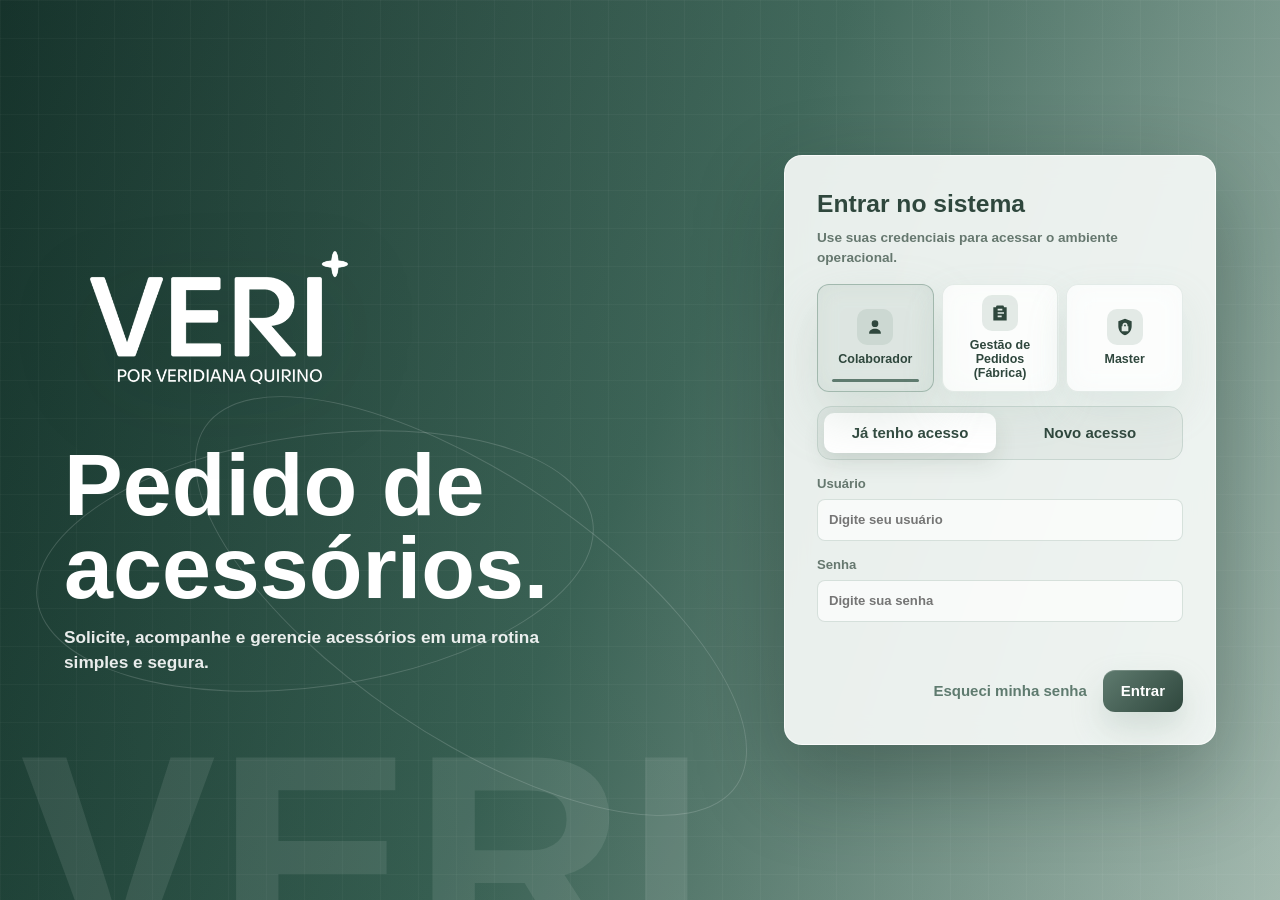
==== index.html @ 09473a80 "Add files via upload" ====
<!doctype html>
<html lang="pt-BR">
  <head>
    <meta charset="utf-8">
    <meta name="viewport" content="width=device-width, initial-scale=1">
    <title>VERI | Solicitação de Peças</title>
    <link rel="stylesheet" href="styles.css?v=20260914-entrega-parcial">
  </head>
  <body>
    <section class="entry-screen" id="entryScreen" aria-label="Login">
      <div class="entry-hero" aria-hidden="true">
        <img class="entry-hero-logo" src="logo-veri.png" alt="">
        <h1>Pedido de acess&oacute;rios.</h1>
        <p>Solicite, acompanhe e gerencie acess&oacute;rios em uma rotina simples e segura.</p>
        <span class="entry-watermark">VERI</span>
      </div>
      <div class="entry-card">
        <div class="logo-frame">
          <img class="entry-logo" src="logo-veri.png" alt="VERI">
        </div>
        <div class="login-title">
          <h1>Entrar no sistema</h1>
          <p>Use suas credenciais para acessar o ambiente operacional.</p>
        </div>
        <form id="loginForm" class="login-form">
          <div class="profile-cards" role="tablist" aria-label="Tipo de acesso">
            <button class="profile-card active" id="commonLoginTab" type="button" data-login-mode="common">
              <span class="profile-icon" aria-hidden="true">
                <svg viewBox="0 0 24 24" focusable="false">
                  <path d="M12 12a4 4 0 1 0-4-4 4 4 0 0 0 4 4Zm0 2c-4 0-7 2.1-7 5v1h14v-1c0-2.9-3-5-7-5Z"/>
                </svg>
              </span>
              <span class="profile-title">Colaborador</span>
            </button>
            <button class="profile-card" id="consultantLoginTab" type="button" data-login-mode="consultant">
              <span class="profile-icon" aria-hidden="true">
                <svg viewBox="0 0 24 24" focusable="false">
                  <path d="M8 3h8l1 2h3v16H4V5h3l1-2Zm1.2 4v2h5.6V7H9.2Zm0 4v2h7.6v-2H9.2Zm0 4v2h4.8v-2H9.2Z"/>
                </svg>
              </span>
              <span class="profile-title">Gestão de Pedidos (Fábrica)</span>
            </button>
            <button class="profile-card" id="masterLoginTab" type="button" data-login-mode="master">
              <span class="profile-icon" aria-hidden="true">
                <svg viewBox="0 0 24 24" focusable="false">
                  <path d="M12 2 20 5v6c0 5-3.4 9.4-8 11-4.6-1.6-8-6-8-11V5l8-3Zm0 5a3 3 0 0 0-3 3v1H8v6h8v-6h-1v-1a3 3 0 0 0-3-3Zm-1 4v-1a1 1 0 1 1 2 0v1h-2Z"/>
                </svg>
              </span>
              <span class="profile-title">Master</span>
            </button>
          </div>
          <div id="commonLoginFields" class="login-mode active-login-mode">
            <div class="collaborator-access-switch" role="tablist" aria-label="Acesso do colaborador">
              <button class="switch-button active" id="collaboratorLoginAccess" type="button" data-collaborator-access="login">Já tenho acesso</button>
              <button class="switch-button" id="collaboratorNewAccess" type="button" data-collaborator-access="register">Novo acesso</button>
            </div>
            <div id="collaboratorLoginFields" class="collaborator-access-mode active-collaborator-mode">
              <label>
                Usuário
                <input id="collaboratorLogin" type="text" placeholder="Digite seu usuário" autocomplete="off">
              </label>
              <label>
                Senha
                <input id="collaboratorPassword" type="password" placeholder="Digite sua senha" autocomplete="new-password">
              </label>
            </div>
            <div id="collaboratorRegisterFields" class="collaborator-access-mode">
              <label>
                Usuário
                <input id="registerLogin" type="text" placeholder="Crie seu usuário" autocomplete="off">
              </label>
              <label>
                Nome completo
                <input id="registerFullName" type="text" placeholder="Nome e sobrenome" autocomplete="off">
              </label>
              <label>
                Loja / Showroom
                <select id="registerOrigin">
                  <option value="">Selecione</option>
                </select>
              </label>
              <label>
                Telefone corporativo
                <input id="registerPhone" type="tel" placeholder="(11) 99999-9999" autocomplete="off">
              </label>
              <label>
                Senha
                <input id="registerPassword" type="password" placeholder="Crie uma senha" autocomplete="new-password">
              </label>
              <label>
                Confirmar senha
                <input id="registerConfirmPassword" type="password" placeholder="Repita a senha" autocomplete="new-password">
              </label>
            </div>
          </div>
          <div id="internalLoginFields" class="login-mode">
            <label>
              Login
              <input id="internalLogin" type="text" placeholder="Digite seu login" autocomplete="off">
            </label>
            <label>
              Senha
              <input id="masterPassword" type="password" placeholder="Digite sua senha" autocomplete="new-password">
            </label>
          </div>
          <p class="login-error" id="loginError" role="alert"></p>
          <div class="login-actions">
            <button class="text-button" id="forgotPasswordButton" type="button">Esqueci minha senha</button>
            <button class="primary-button" id="loginSubmitButton" type="submit">Entrar</button>
          </div>
        </form>
        <form id="resetRequestForm" class="login-form reset-form" hidden>
          <p class="subtle-text">Informe seu usu&aacute;rio. A solicita&ccedil;&atilde;o ser&aacute; registrada e o WhatsApp ser&aacute; aberto para aviso ao administrador.</p>
          <label>
            Usu&aacute;rio/Login
            <input id="resetRequestLogin" type="text" placeholder="Digite seu usu&aacute;rio" autocomplete="off">
          </label>
          <p class="login-error" id="resetRequestError" role="alert"></p>
          <div class="login-actions">
            <button class="text-button" id="cancelResetRequest" type="button">Cancelar</button>
            <button class="text-button" id="authorizedResetButton" type="button">J&aacute; tenho autoriza&ccedil;&atilde;o</button>
            <button class="primary-button" type="submit">Solicitar</button>
          </div>
        </form>
        <form id="resetCompleteForm" class="login-form reset-form" hidden>
          <p class="subtle-text">Use esta etapa somente ap&oacute;s aprova&ccedil;&atilde;o do administrador. A autoriza&ccedil;&atilde;o expira em 30 minutos.</p>
          <label>
            Usu&aacute;rio/Login
            <input id="resetCompleteLogin" type="text" placeholder="Digite seu usu&aacute;rio" autocomplete="off">
          </label>
          <label>
            C&oacute;digo da solicita&ccedil;&atilde;o
            <input id="resetCompleteCode" type="text" placeholder="Ex.: RS-000000" autocomplete="off">
          </label>
          <label>
            Nova senha
            <input id="resetCompletePassword" type="password" placeholder="Digite sua nova senha" autocomplete="new-password">
          </label>
          <label>
            Confirmar senha
            <input id="resetCompleteConfirm" type="password" placeholder="Repita sua nova senha" autocomplete="new-password">
          </label>
          <p class="login-error" id="resetCompleteError" role="alert"></p>
          <div class="login-actions">
            <button class="text-button" id="cancelResetComplete" type="button">Cancelar</button>
            <button class="primary-button" type="submit">Redefinir senha</button>
          </div>
        </form>
      </div>
    </section>

    <section class="password-screen" id="passwordScreen" hidden>
      <div class="entry-card">
        <div class="login-title">
          <p class="eyebrow">Primeiro acesso</p>
          <h1>Troque sua senha</h1>
        </div>
        <form id="passwordForm" class="login-form">
          <label>
            Nova senha
            <input id="newPassword" type="password" minlength="4" required>
          </label>
          <label>
            Confirmar senha
            <input id="confirmPassword" type="password" minlength="4" required>
          </label>
          <p class="login-error" id="passwordError" role="alert"></p>
          <div class="login-actions">
            <button class="primary-button" type="submit">Salvar e entrar</button>
          </div>
        </form>
      </div>
    </section>

    <div class="app-shell" id="appShell" hidden>
      <header class="app-header">
        <div class="brand-block">
          <div class="logo-frame header-logo-frame">
            <img class="brand-logo" src="logo-veri.png" alt="VERI">
          </div>
          <h1>Pedidos</h1>
        </div>
      </header>

      <section class="session-strip" aria-label="Sessão e ações rápidas">
        <span class="user-badge" id="activeUser"></span>
        <div class="session-actions">
          <button class="ghost-button" id="logout" type="button">Sair</button>
        </div>
      </section>

      <nav class="app-nav internal-only" aria-label="Menu principal">
        <button class="nav-button active" type="button" data-view="managementView" onclick="showView('managementView')">Gestão de pedidos</button>
        <button class="nav-button" type="button" data-view="dashboardView" onclick="showView('dashboardView')">Dashboard</button>
        <button class="nav-button master-only" type="button" data-view="masterView" onclick="showView('masterView')">Master</button>
      </nav>

      <main>
        <section id="managementView" class="app-view active-view">
          <section class="management-panel" aria-label="Gestão dos pedidos">
            <div class="panel-title-row">
              <div>
                <p class="eyebrow">Acompanhamento</p>
                <h2>Gestão de pedidos</h2>
              </div>
              <div class="management-header-actions">
                <span id="orderCount">0 encontrados</span>
                <button class="action-button" id="printManagementSummary" type="button" title="Imprimir todos - Gerencial" aria-label="Imprimir todos - Gerencial">
                  <svg viewBox="0 0 24 24" focusable="false">
                    <path d="M4 4h16v4H4V4Zm0 6h16v10H4V10Zm3 3v2h10v-2H7Zm0 4v1h6v-1H7Z"/>
                  </svg>
                </button>
                <button class="action-button" id="printManagementAnalytical" type="button" title="Imprimir todos - Analítico" aria-label="Imprimir todos - Analítico">
                  <svg viewBox="0 0 24 24" focusable="false">
                    <path d="M6 2h9l5 5v15H6a2 2 0 0 1-2-2V4c0-1.1.9-2 2-2Zm8 1.5V8h4.5L14 3.5ZM7 11h10v2H7v-2Zm0 4h10v2H7v-2Zm0 4h6v1H7v-1Z"/>
                  </svg>
                </button>
              </div>
            </div>
            <div class="filters">
              <label>
                Buscar
                <input id="searchInput" type="search" placeholder="Pedido, solicitante, loja ou peça">
              </label>
              <label>
                Status
                <select id="filterStatus">
                  <option value="">Todos</option>
                </select>
              </label>
              <label>
                Prioridade
                <select id="filterPriority">
                  <option value="">Todas</option>
                  <option>Normal</option>
                  <option>Urgente</option>
                </select>
              </label>
            </div>
            <div class="status-widgets" aria-label="Resumo por status">
              <button class="status-widget received" type="button" data-status-filter="Pedido Recebido" title="Ver pedidos recebidos">
                <span>Recebidos</span>
                <strong id="widgetReceived">0</strong>
              </button>
              <button class="status-widget progress" type="button" data-status-filter="Em separação" title="Ver pedidos em separação">
                <span>Em separação</span>
                <strong id="widgetProgress">0</strong>
              </button>
              <button class="status-widget bath" type="button" data-status-filter="Em preparação de banho (galvanoplastia)" title="Ver pedidos na Galvanoplastia">
                <span>Galvanoplastia</span>
                <strong id="widgetBathPrep">0</strong>
              </button>
              <button class="status-widget post-bath" type="button" data-status-filter="Pós banho" title="Ver pedidos em pós banho">
                <span>Pós banho</span>
                <strong id="widgetPostBath">0</strong>
              </button>
              <button class="status-widget final-prep" type="button" data-status-filter="Preparação final" title="Ver pedidos em preparação final">
                <span>Preparação final</span>
                <strong id="widgetFinalPrep">0</strong>
              </button>
              <button class="status-widget partial" type="button" data-status-filter="Entrega parcial" title="Ver pedidos com entrega parcial">
                <span>Entrega parcial</span>
                <strong id="widgetPartial">0</strong>
              </button>
              <button class="status-widget delivered" type="button" data-status-filter="Entregue" title="Ver pedidos entregues">
                <span>Entregues</span>
                <strong id="widgetDelivered">0</strong>
              </button>
            </div>
            <div id="ordersList" class="orders-list"></div>
            <div id="managementOrderDetail" class="collaborator-order-detail management-order-detail" hidden></div>
          </section>
        </section>

        <section id="dashboardView" class="app-view">
          <section class="metrics-grid" aria-label="Indicadores de pedidos">
            <article class="metric">
              <span>Novos abertos</span>
              <strong id="metricTotal">0</strong>
            </article>
            <article class="metric urgent">
              <span>Urgentes</span>
              <strong id="metricUrgent">0</strong>
            </article>
            <article class="metric">
              <span>Em andamento</span>
              <strong id="metricOpen">0</strong>
            </article>
            <article class="metric">
              <span>Finalizados</span>
              <strong id="metricPieces">0</strong>
            </article>
          </section>

          <section class="management-panel dashboard-filter-panel">
            <div class="panel-title-row">
              <div>
                <p class="eyebrow">Filtros gerenciais</p>
                <h2>Gestão à vista</h2>
              </div>
            </div>
            <div class="filters">
              <label>
                De
                <input id="dashboardDateFrom" type="date">
              </label>
              <label>
                Até
                <input id="dashboardDateTo" type="date">
              </label>
              <label>
                Status
                <select id="dashboardFilterStatus">
                  <option value="">Todos</option>
                </select>
              </label>
              <label>
                Setor / Loja
                <select id="dashboardFilterOrigin">
                  <option value="">Todos</option>
                </select>
              </label>
              <label>
                Solicitante
                <input id="dashboardFilterRequester" type="search" placeholder="Nome">
              </label>
            </div>
          </section>

          <section class="dashboard-grid">
            <div class="chart-panel">
              <h2>Prioridade dos pedidos</h2>
              <div id="priorityPieChart" class="pie-chart"></div>
            </div>
            <div class="chart-panel">
              <h2>Pedidos por loja / mês</h2>
              <div id="monthlyOriginChart" class="column-chart"></div>
            </div>
          </section>
          <section class="dashboard-grid">
            <div class="chart-panel">
              <h2>Ranking de pedidos por loja</h2>
              <div id="originRankingChart" class="ranking-chart"></div>
            </div>
            <div class="chart-panel">
              <h2>Frequência por usuário</h2>
              <div id="requesterRankingChart" class="ranking-chart"></div>
            </div>
          </section>
        </section>

        <section id="requestView" class="app-view">
          <aside class="form-panel" aria-label="Formulário de solicitação">
            <div class="panel-title-row">
              <div>
                <p class="eyebrow">Nova solicitação</p>
                <h2 id="formTitle">Adicionar itens ao pedido</h2>
              </div>
            </div>

            <form id="orderForm">
              <input type="hidden" id="editingId">
              <div class="field-grid">
                <label>
                  Solicitante
                  <input id="requester" type="text" placeholder="Nome do colaborador" required>
                </label>
                <label>
                  Loja / Showroom
                  <select id="origin" required>
                    <option value="">Selecione</option>
                  </select>
                </label>
                <label>
                  Prioridade
                  <select id="priority" required>
                    <option value="">Selecione</option>
                    <option>Normal</option>
                    <option>Urgente</option>
                  </select>
                </label>
                <label class="admin-only">
                  Status
                  <select id="status" required></select>
                </label>
              </div>

              <div class="request-top-actions">
                <button class="primary-button small submit-order-button" id="submitOrderTop" type="submit">Finalizar pedido</button>
              </div>

              <div class="items-heading">
                <h3>Itens do pedido</h3>
              </div>
              <div id="itemsList" class="items-list"></div>

              <label>
                Observações
                <textarea id="notes" rows="3" placeholder="Informações adicionais para análise da fábrica"></textarea>
              </label>

              <div class="form-actions request-actions">
                <button class="ghost-button" id="cancelEdit" type="button">Limpar</button>
                <button class="primary-button submit-order-button" id="submitOrder" type="submit">Finalizar pedido</button>
              </div>
            </form>
          </aside>

          <section class="collaborator-orders-panel collaborator-only" aria-label="Consulta de pedidos do colaborador">
            <div class="panel-title-row">
              <div>
                <p class="eyebrow">Meus pedidos</p>
                <h2>Consulta de status</h2>
              </div>
              <button class="ghost-button small" id="refreshMyOrders" type="button">Atualizar</button>
            </div>
            <div id="collaboratorOrdersList" class="orders-list compact-orders"></div>
            <div id="collaboratorOrderDetail" class="collaborator-order-detail" hidden></div>
          </section>
        </section>

        <section id="reportsView" class="app-view">
          <section class="report-panel" id="printArea">
            <div class="report-header">
              <img class="report-logo" src="logo-veri.png" alt="VERI">
              <div>
                <p class="eyebrow">Relatórios</p>
                <h2>Resumo de Pedidos</h2>
              </div>
              <div class="report-actions print-hidden">
                <button class="export-button" id="exportCsv" type="button" title="Exportar CSV" aria-label="Exportar CSV">CSV</button>
                <button class="export-button" id="exportXlsx" type="button" title="Exportar Excel" aria-label="Exportar Excel">Excel</button>
                <button class="export-button" id="exportPdf" type="button" title="Gerar PDF" aria-label="Gerar PDF">PDF</button>
                <button class="export-button" id="printReport" type="button" title="Imprimir" aria-label="Imprimir">Imprimir</button>
              </div>
            </div>
            <div class="filters print-hidden">
              <label>
                Pesquisar
                <input id="reportSearchInput" type="search" placeholder="Pedido, solicitante, celular, loja ou peça">
              </label>
              <label>
                Status
                <select id="reportFilterStatus">
                  <option value="">Todos</option>
                </select>
              </label>
              <label>
                Prioridade
                <select id="reportFilterPriority">
                  <option value="">Todas</option>
                  <option>Normal</option>
                  <option>Urgente</option>
                </select>
              </label>
            </div>
            <div class="report-summary">
              <span><strong id="reportTotalOrders">0</strong> pedidos</span>
              <span><strong id="reportOpenOrders">0</strong> em aberto</span>
              <span><strong id="reportTotalPieces">0</strong> peças</span>
            </div>
            <div class="table-wrap">
              <table class="report-table">
                <thead>
                  <tr>
                    <th>Pedido / Status</th>
                    <th>Solicitante / Loja</th>
                    <th>Resumo do pedido</th>
                    <th>Itens</th>
                    <th>Protocolo de entrega</th>
                  </tr>
                </thead>
                <tbody id="reportBody"></tbody>
              </table>
            </div>
          </section>
        </section>

        <section id="masterView" class="app-view">
          <section class="management-panel master-control-panel">
            <div class="panel-title-row">
              <div>
                <p class="eyebrow">Master</p>
                <h2>Controle gerencial</h2>
              </div>
              <button class="ghost-button small" id="refreshMasterData" type="button">Atualizar</button>
            </div>
            <div class="master-tabs" role="tablist" aria-label="Menu Master">
              <button class="master-tab active" type="button" data-master-tab="masterCostDashboard">Custos dos pedidos</button>
              <button class="master-tab" type="button" data-master-tab="masterBathCosts">Custos de banho</button>
              <button class="master-tab" type="button" data-master-tab="masterPieceCosts">Valores das peças</button>
              <button class="master-tab" type="button" data-master-tab="masterUsers">Usu&aacute;rios</button>
              <button class="master-tab" type="button" data-master-tab="masterDatabase">Base de dados</button>
              <button class="master-tab" type="button" data-master-tab="masterSystemLogs">Registros</button>
            </div>
          </section>

          <section id="masterCostDashboard" class="master-pane active-master-pane">
            <section class="management-panel">
              <div class="panel-title-row">
                <div>
                  <p class="eyebrow">Custos</p>
                  <h2>Análise de pedidos</h2>
                </div>
              </div>
              <div class="filters">
                <label>
                  De
                  <input id="masterCostDateFrom" type="date">
                </label>
                <label>
                  Até
                  <input id="masterCostDateTo" type="date">
                </label>
                <label>
                  Loja
                  <select id="masterCostOrigin">
                    <option value="">Todas</option>
                  </select>
                </label>
                <label>
                  Solicitante
                  <input id="masterCostRequester" type="search" placeholder="Nome">
                </label>
              </div>
              <div class="report-summary">
                <span><strong id="masterCostOrders">0</strong> pedidos</span>
                <span><strong id="masterCostPieces">0</strong> peças</span>
                <span><strong id="masterCostTotal">R$ 0,00</strong> custo bruto</span>
              </div>
              <div class="table-wrap compact-table">
                <table class="report-table">
                  <thead>
                    <tr>
                      <th>Pedido</th>
                      <th>Data</th>
                      <th>Solicitante</th>
                      <th>Loja</th>
                      <th>Status</th>
                      <th>Peças</th>
                      <th>Custo bruto</th>
                      <th>Custo banho</th>
                      <th>Total</th>
                    </tr>
                  </thead>
                  <tbody id="masterCostBody"></tbody>
                </table>
              </div>
            </section>
          </section>

          <section id="masterBathCosts" class="master-pane">
            <div class="management-panel">
              <div class="panel-title-row">
                <div>
                  <p class="eyebrow">Custos</p>
                  <h2>Custos de banho e metais</h2>
                </div>
              </div>
              <form id="costSettingsForm" class="price-form">
                <label>
                  Valor do Ouro
                  <input id="costGoldValue" type="number" min="0" step="0.01" placeholder="800,00" required>
                </label>
                <label>
                  Valor do Ródio
                  <input id="costRhodiumValue" type="number" min="0" step="0.01" placeholder="2500,00" required>
                </label>
                <label>
                  Fator Ródio
                  <input id="costRhodiumFactor" type="number" min="0" step="0.01" placeholder="0,70" required>
                </label>
                <button class="primary-button" type="submit">Salvar parâmetros</button>
              </form>
            </div>
          </section>

          <section id="masterPieceCosts" class="master-pane">
            <div class="management-panel">
              <div class="panel-title-row">
                <div>
                  <p class="eyebrow">Custos</p>
                  <h2>Cadastro de valor da peça bruta</h2>
                </div>
              </div>
              <form id="priceForm" class="price-form">
                <label>
                  Modelo
                  <select id="priceModel" required></select>
                </label>
                <label>
                  Tamanho
                  <select id="priceSize" required></select>
                </label>
                <label>
                  Valor da peça bruta
                  <input id="priceValue" type="number" min="0" step="0.000001" placeholder="0,000000" required>
                </label>
                <label>
                  Peso da peça
                  <input id="priceWeight" type="number" min="0" step="0.001" placeholder="0,000">
                </label>
                <label>
                  Milésimo Ouro
                  <input id="priceGoldThousandth" type="number" min="0" step="0.0001" placeholder="0,0000">
                </label>
                <button class="primary-button" type="submit">Salvar custo</button>
              </form>
              <div class="table-wrap compact-table">
                <table class="report-table">
                  <thead>
                    <tr>
                      <th>Modelo</th>
                      <th>Tamanho</th>
                      <th>Peça bruta</th>
                      <th>Peso</th>
                      <th>Milésimo</th>
                      <th></th>
                    </tr>
                  </thead>
                  <tbody id="pricesBody"></tbody>
                </table>
              </div>
            </div>
          </section>

          <section id="masterUsers" class="master-pane">
            <div class="management-panel">
              <div class="panel-title-row">
                <div>
                  <p class="eyebrow">Administra&ccedil;&atilde;o</p>
                  <h2>Cadastro de usu&aacute;rios</h2>
                </div>
                <button class="ghost-button small" id="refreshUsers" type="button">Atualizar</button>
              </div>
              <p class="subtle-text">Senhas n&atilde;o ficam vis&iacute;veis. Ao redefinir uma senha, o usu&aacute;rio ser&aacute; obrigado a trocar no pr&oacute;ximo acesso.</p>
              <form id="managementUserForm" class="price-form compact-user-form">
                <label>
                  Perfil
                  <select id="managementUserRole" required>
                    <option value="collaborator">Colaborador</option>
                    <option value="consultant">Gest&atilde;o de Pedidos</option>
                    <option value="master">Master</option>
                  </select>
                </label>
                <label>
                  Login
                  <input id="managementUserLogin" type="text" placeholder="Ex.: Willians.Jorge">
                </label>
                <label>
                  Nome
                  <input id="managementUserName" type="text" placeholder="Nome do usu&aacute;rio" required>
                </label>
                <label>
                  Setor
                  <input id="managementUserSector" type="text" placeholder="F&aacute;brica / Gest&atilde;o" required>
                </label>
                <label>
                  Celular
                  <input id="managementUserPhone" type="tel" placeholder="(11) 99999-9999">
                </label>
                <label>
                  Senha padr&atilde;o
                  <input id="managementUserPassword" type="password" minlength="4" placeholder="Senha provis&oacute;ria" autocomplete="new-password" required>
                </label>
                <button class="primary-button" id="managementUserSubmit" type="submit">Criar usu&aacute;rio</button>
                <button class="ghost-button" id="cancelManagementUserEdit" type="button" hidden>Cancelar edi&ccedil;&atilde;o</button>
              </form>
              <div class="table-wrap compact-table">
                <table class="report-table">
                  <thead>
                    <tr>
                      <th>Login</th>
                      <th>Nome</th>
                      <th>Perfil</th>
                      <th>Loja</th>
                      <th>Celular</th>
                      <th>Criado em</th>
                      <th>Atualizado em</th>
                      <th>Status</th>
                      <th>A&ccedil;&atilde;o</th>
                    </tr>
                  </thead>
                  <tbody id="masterUsersBody"></tbody>
                </table>
              </div>
            </div>
            <div class="management-panel">
              <div class="panel-title-row">
                <div>
                  <p class="eyebrow">Seguran&ccedil;a</p>
                  <h2>Solicita&ccedil;&otilde;es de Redefini&ccedil;&atilde;o de Senha</h2>
                </div>
                <button class="ghost-button small" id="refreshPasswordResets" type="button">Atualizar</button>
              </div>
              <p class="subtle-text">Aprovar libera o usu&aacute;rio para criar a pr&oacute;pria senha usando o c&oacute;digo da solicita&ccedil;&atilde;o. A autoriza&ccedil;&atilde;o expira em 30 minutos e n&atilde;o pode ser reutilizada.</p>
              <div class="table-wrap compact-table">
                <table class="report-table">
                  <thead>
                    <tr>
                      <th>Solicitado em</th>
                      <th>Usu&aacute;rio</th>
                      <th>Perfil</th>
                      <th>Status</th>
                      <th>Validade</th>
                      <th>A&ccedil;&atilde;o</th>
                    </tr>
                  </thead>
                  <tbody id="passwordResetRequestsBody"></tbody>
                </table>
              </div>
            </div>
          </section>

          <section id="masterDatabase" class="master-pane">
            <div class="management-panel">
              <div class="panel-title-row">
                <div>
                  <p class="eyebrow">Administra&ccedil;&atilde;o</p>
                  <h2>Controle da base de dados</h2>
                </div>
                <div class="report-actions">
                  <button class="ghost-button small" id="refreshDatabase" type="button">Atualizar</button>
                  <button class="primary-button small" id="exportDatabase" type="button">Exportar JSON</button>
                </div>
              </div>
              <p class="subtle-text">Acesso Master consolidado para auditoria. Senhas e hashes n&atilde;o s&atilde;o exibidos.</p>
              <div class="report-summary database-summary">
                <span><strong id="databaseOrdersCount">0</strong> pedidos</span>
                <span><strong id="databaseUsersCount">0</strong> usu&aacute;rios</span>
                <span><strong id="databasePricesCount">0</strong> pre&ccedil;os</span>
                <span><strong id="databaseLogsCount">0</strong> logs</span>
              </div>
              <div class="filters">
                <label>
                  Tabela
                  <select id="databaseTableSelect">
                    <option value="orders">Pedidos</option>
                    <option value="users">Usu&aacute;rios</option>
                    <option value="prices">Pre&ccedil;os</option>
                    <option value="accessLogs">Logs de acesso</option>
                    <option value="costSettings">Par&acirc;metros de custo</option>
                  </select>
                </label>
              </div>
              <div class="table-wrap compact-table">
                <table class="report-table">
                  <thead id="databasePreviewHead"></thead>
                  <tbody id="databasePreviewBody"></tbody>
                </table>
              </div>
            </div>
          </section>

          <section id="masterSystemLogs" class="master-pane">
            <div class="management-panel">
              <div class="panel-title-row">
                <div>
                  <p class="eyebrow">Auditoria</p>
                  <h2>Registros do sistema</h2>
                </div>
              </div>
              <div class="report-summary">
                <span><strong id="masterAccessCount">0</strong> acessos</span>
                <span><strong id="masterOrderHistoryCount">0</strong> movimentações</span>
              </div>
              <details class="log-details" open>
                <summary>Acessos ao sistema</summary>
                <div class="table-wrap compact-table">
                  <table class="report-table">
                    <thead>
                      <tr>
                        <th>Data/Hora</th>
                        <th>Usuário</th>
                        <th>Perfil</th>
                        <th>Evento</th>
                        <th>Origem</th>
                      </tr>
                    </thead>
                    <tbody id="accessLogsBody"></tbody>
                  </table>
                </div>
              </details>
              <details class="log-details">
                <summary>Histórico dos pedidos</summary>
                <div class="table-wrap compact-table">
                  <table class="report-table">
                    <thead>
                      <tr>
                        <th>Data/Hora</th>
                        <th>Pedido</th>
                        <th>Ação</th>
                        <th>Usuário</th>
                        <th>Perfil</th>
                      </tr>
                    </thead>
                    <tbody id="orderHistoryBody"></tbody>
                  </table>
                </div>
              </details>
              </div>
          </section>
        </section>
      </main>
    </div>

    <template id="itemTemplate">
      <div class="item-row">
        <span class="item-index">Item 1</span>
        <label>
          Modelo
          <select class="item-model" required></select>
        </label>
        <label>
          Tamanho
          <select class="item-size" required></select>
        </label>
        <label>
          Banho
          <select class="item-bath" required></select>
        </label>
        <label>
          Qtd.
          <input class="item-quantity" type="number" min="1" placeholder="0" required>
          <span class="item-cost-preview">Custo bruto: R$ 0,00</span>
        </label>
        <button class="ghost-button small add-item-inline" type="button" title="Adicionar item" aria-label="Adicionar item">+ Item</button>
        <button class="icon-button remove-item" type="button" title="Remover item" aria-label="Remover item">×</button>
      </div>
    </template>

    <script src="app.js?v=20260914-entrega-parcial" charset="utf-8"></script>
  </body>
</html>
---- styles.css ----
:root {
  --bg: #eef4f1;
  --brand-mist: #92ACA0;
  --surface: #ffffff;
  --surface-strong: #f7faf8;
  --surface-muted: #e4ece8;
  --line: #c8d6d0;
  --text: #1c2923;
  --muted: #66786f;
  --accent: #5f7b6f;
  --accent-dark: #2f473d;
  --accent-soft: #e1ebe6;
  --accent-glow: rgba(146, 172, 160, 0.26);
  --gold: #7f958a;
  --rose: #9fb8ad;
  --sage: #92ACA0;
  --warning: #a96d2d;
  --danger: #a23b3b;
  --shadow: 0 18px 46px rgba(47, 71, 61, 0.12);
}

* {
  box-sizing: border-box;
}

[hidden],
.app-view,
.login-mode {
  display: none !important;
}

body {
  margin: 0;
  min-height: 100vh;
  background:
    linear-gradient(180deg, rgba(255, 255, 255, 0.68), rgba(238, 244, 241, 0.94)),
    var(--bg);
  color: var(--text);
  font-family: "Aptos", "Segoe UI", Arial, Helvetica, sans-serif;
  font-size: 15px;
  line-height: 1.45;
}

button,
input,
select,
textarea {
  font: inherit;
}

button {
  white-space: nowrap;
}

h1,
h2,
h3,
p {
  margin-top: 0;
}

h1 {
  margin-bottom: 0;
  font-size: clamp(1.45rem, 2.5vw, 2.05rem);
}

h2 {
  margin-bottom: 0;
  font-size: 1.08rem;
}

h3 {
  margin-bottom: 10px;
  font-size: 0.94rem;
}

.entry-screen {
  min-height: 100vh;
  display: grid;
  grid-template-columns: minmax(0, 1.1fr) minmax(360px, 432px);
  align-items: center;
  gap: clamp(32px, 7vw, 96px);
  padding: clamp(28px, 5vw, 72px);
  background:
    linear-gradient(rgba(255, 255, 255, 0.035) 1px, transparent 1px),
    linear-gradient(90deg, rgba(255, 255, 255, 0.035) 1px, transparent 1px),
    radial-gradient(circle at 83% 55%, rgba(255, 255, 255, 0.32), transparent 0 19%, transparent 40%),
    linear-gradient(115deg, #17352d 0%, #2e5b4c 50%, #92ACA0 100%);
  background-size: 38px 38px, 38px 38px, auto, auto;
  color: #fff;
  overflow: hidden;
  position: relative;
}

.entry-screen::after {
  content: "";
  position: absolute;
  inset: 0;
  background: linear-gradient(90deg, rgba(18, 42, 35, 0.18), rgba(255, 255, 255, 0.16));
  pointer-events: none;
}

.entry-hero {
  position: relative;
  z-index: 1;
  max-width: 660px;
}

.entry-hero::before,
.entry-hero::after {
  content: "";
  position: absolute;
  pointer-events: none;
  border: 1px solid rgba(255, 255, 255, 0.16);
  border-radius: 50%;
}

.entry-hero::before {
  width: 560px;
  height: 250px;
  left: -30px;
  top: 210px;
  transform: rotate(-8deg);
}

.entry-hero::after {
  width: 640px;
  height: 260px;
  left: 86px;
  top: 250px;
  transform: rotate(34deg);
}

.entry-hero-logo {
  display: block;
  width: min(310px, 56vw);
  margin: 0 0 34px;
  filter: brightness(0) invert(1) drop-shadow(0 22px 44px rgba(7, 27, 21, 0.2));
}

.entry-hero h1 {
  margin: 0 0 16px;
  color: #fff;
  font-size: clamp(3.25rem, 7vw, 5.5rem);
  line-height: 0.94;
  letter-spacing: 0;
}

.entry-hero p {
  width: min(520px, 100%);
  margin: 0;
  color: rgba(255, 255, 255, 0.9);
  font-size: 1.08rem;
  font-weight: 800;
}

.entry-watermark {
  position: absolute;
  left: -44px;
  bottom: -330px;
  z-index: -1;
  color: rgba(255, 255, 255, 0.09);
  font-size: clamp(10rem, 23vw, 19rem);
  font-weight: 900;
  line-height: 1;
}

.entry-card {
  position: relative;
  z-index: 1;
  width: min(100%, 432px);
  border: 1px solid rgba(255, 255, 255, 0.72);
  border-radius: 18px;
  background: rgba(247, 250, 248, 0.92);
  box-shadow: 0 34px 90px rgba(10, 28, 23, 0.32);
  padding: 30px 32px 32px;
  color: var(--text);
  backdrop-filter: blur(12px);
}

.password-screen {
  min-height: 100vh;
  display: grid;
  place-items: center;
  padding: 24px;
  background: linear-gradient(135deg, #f7faf8, #e1ebe6);
}

.password-screen .entry-card {
  width: min(100%, 500px);
}

.logo-frame {
  position: relative;
  display: grid;
  place-items: center;
  width: min(320px, 100%);
  margin-inline: auto;
}

.entry-screen .logo-frame {
  display: none;
}

.logo-frame::before {
  content: "";
  position: absolute;
  inset: 12% -12%;
  z-index: 0;
  border-radius: 999px;
  background: radial-gradient(circle, rgba(146, 172, 160, 0.32), rgba(146, 172, 160, 0));
  filter: blur(12px);
}

.entry-logo {
  position: relative;
  z-index: 1;
  display: block;
  width: 100%;
  margin: 0 auto 16px;
}

.login-form,
form,
.field-grid,
.items-list,
.orders-list {
  display: grid;
  gap: 14px;
}

.login-title {
  margin-bottom: 16px;
}

.login-title h1 {
  margin-bottom: 6px;
  font-size: 1.54rem;
  color: var(--accent-dark);
  text-align: left;
}

.login-title p {
  margin: 0;
  color: var(--muted);
  font-size: 0.85rem;
  font-weight: 700;
}

.profile-cards {
  display: grid;
  grid-template-columns: repeat(3, minmax(0, 1fr));
  gap: 8px;
}

.profile-card {
  position: relative;
  display: flex;
  flex-direction: column;
  align-items: center;
  justify-content: center;
  gap: 7px;
  min-height: 78px;
  border: 1px solid rgba(146, 172, 160, 0.22);
  border-radius: 12px;
  background: rgba(255, 255, 255, 0.68);
  color: var(--text);
  cursor: pointer;
  padding: 10px 7px;
  text-align: center;
  box-shadow: 0 18px 42px rgba(146, 172, 160, 0.16);
  backdrop-filter: blur(12px);
  white-space: normal;
  overflow: hidden;
}

.profile-card::after {
  content: "";
  position: absolute;
  inset: auto 14px 9px;
  width: auto;
  height: 3px;
  border-radius: 999px;
  background: var(--accent);
  opacity: 0;
  transition: opacity 0.16s ease;
}

.profile-card:hover {
  border-color: rgba(146, 172, 160, 0.52);
  background: rgba(255, 255, 255, 0.62);
  box-shadow: 0 20px 48px rgba(146, 172, 160, 0.22);
  transform: translateY(-1px);
}

.profile-card.active {
  border-color: rgba(146, 172, 160, 0.78);
  background: rgba(146, 172, 160, 0.24);
  box-shadow: 0 24px 52px rgba(146, 172, 160, 0.26);
}

.profile-card.active::after {
  opacity: 1;
}

.profile-icon {
  display: grid;
  place-items: center;
  width: 36px;
  height: 36px;
  border-radius: 10px;
  background: rgba(146, 172, 160, 0.24);
  color: var(--accent-dark);
}

.profile-icon svg {
  width: 20px;
  height: 20px;
  fill: currentColor;
}

.profile-title {
  color: var(--accent-dark);
  font-size: 0.78rem;
  font-weight: 900;
  line-height: 1.15;
}

.profile-copy {
  color: var(--muted);
  font-size: 0.75rem;
  font-weight: 700;
  line-height: 1.35;
}

.active-login-mode {
  display: grid !important;
  gap: 14px;
}

.collaborator-access-switch {
  display: grid;
  grid-template-columns: repeat(2, minmax(0, 1fr));
  gap: 8px;
  padding: 6px;
  border: 1px solid var(--line);
  border-radius: 14px;
  background: rgba(146, 172, 160, 0.12);
}

.switch-button {
  border: 0;
  border-radius: 10px;
  min-height: 40px;
  background: transparent;
  color: var(--accent-dark);
  cursor: pointer;
  font-weight: 900;
}

.switch-button.active {
  background: #fff;
  box-shadow: 0 10px 22px rgba(47, 71, 61, 0.12);
}

.collaborator-access-mode {
  display: none;
}

.active-collaborator-mode {
  display: grid;
  gap: 14px;
}

.login-actions,
.form-actions,
.items-heading,
.panel-title-row,
.report-header {
  display: flex;
  align-items: center;
  gap: 10px;
}

.login-actions,
.request-actions {
  justify-content: flex-end;
  flex-wrap: wrap;
}

.request-top-actions {
  display: flex;
  justify-content: flex-end;
  gap: 10px;
  margin: 8px 0 14px;
  padding: 10px;
  border: 1px solid rgba(146, 172, 160, 0.24);
  border-radius: 10px;
  background: rgba(146, 172, 160, 0.08);
}

.login-error {
  min-height: 20px;
  margin: 0;
  color: var(--danger);
  font-size: 0.88rem;
  font-weight: 700;
}

.app-header {
  display: flex;
  align-items: center;
  justify-content: flex-start;
  min-height: 58px;
  padding: 8px clamp(18px, 4vw, 44px);
  background: linear-gradient(90deg, rgba(247, 250, 248, 0.96), rgba(238, 244, 241, 0.86));
  border-bottom: 1px solid var(--line);
  position: sticky;
  top: 0;
  z-index: 10;
}

.brand-block {
  display: flex;
  align-items: center;
  justify-content: flex-start;
  gap: 12px;
  min-width: 0;
  text-align: left;
}

.brand-logo {
  position: relative;
  z-index: 1;
  width: 82px;
  height: auto;
  opacity: 0.78;
}

.header-logo-frame {
  width: 96px;
  margin-inline: 0;
}

.brand-block h1 {
  color: var(--accent-dark);
  font-size: 1.18rem;
  letter-spacing: 0;
}

.session-strip {
  display: flex;
  align-items: center;
  justify-content: space-between;
  gap: 14px;
  padding: 8px clamp(18px, 4vw, 44px);
  background: rgba(247, 250, 247, 0.9);
  backdrop-filter: blur(14px);
  border-bottom: 1px solid var(--line);
  position: sticky;
  top: 58px;
  z-index: 9;
}

.session-actions {
  display: flex;
  gap: 8px;
  flex-wrap: wrap;
}

.eyebrow {
  margin: 0 0 4px;
  color: var(--accent);
  font-size: 0.76rem;
  font-weight: 800;
  text-transform: uppercase;
}

.user-badge {
  display: inline-flex;
  align-items: center;
  min-height: 34px;
  border-radius: 999px;
  padding: 0 12px;
  background: var(--accent-soft);
  color: var(--accent-dark);
  font-size: 0.84rem;
  font-weight: 800;
}

.primary-button,
.ghost-button,
.icon-button,
.nav-button,
.text-button,
.notify-button,
.add-row-button,
.export-button,
.profile-card {
  border: 0;
  border-radius: 12px;
  min-height: 42px;
  cursor: pointer;
  display: inline-flex;
  align-items: center;
  justify-content: center;
  font-weight: 800;
  line-height: 1;
  transition: transform 0.16s ease, box-shadow 0.16s ease, background 0.16s ease, border-color 0.16s ease;
}

.profile-card {
  flex-direction: column;
  min-height: 78px;
  border: 1px solid rgba(146, 172, 160, 0.22);
  align-items: center;
  align-content: center;
  justify-content: center;
}

.primary-button {
  background: linear-gradient(135deg, var(--accent), var(--accent-dark));
  color: #fff;
  padding: 0 18px;
  box-shadow: 0 16px 32px rgba(146, 172, 160, 0.32), inset 0 1px 0 rgba(255, 255, 255, 0.18);
}

.primary-button:hover {
  background: linear-gradient(135deg, #789488, var(--accent-dark));
  transform: translateY(-1px);
}

.ghost-button,
.nav-button {
  background: rgba(255, 255, 255, 0.72);
  color: var(--text);
  border: 1px solid var(--line);
  padding: 0 14px;
  box-shadow: 0 8px 18px rgba(47, 71, 61, 0.06);
}

.ghost-button:hover,
.nav-button:hover,
.add-row-button:hover,
.notify-button:hover {
  box-shadow: 0 8px 18px rgba(47, 71, 61, 0.09);
  transform: translateY(-1px);
}

.small {
  min-height: 34px;
  font-size: 0.86rem;
}

.icon-button {
  width: 38px;
  min-width: 38px;
  background: #f3dddd;
  color: var(--danger);
  font-size: 1.2rem;
}

.text-button {
  min-height: 32px;
  background: transparent;
  color: var(--accent);
  padding: 4px 6px;
}

.action-button {
  position: relative;
  display: inline-grid;
  place-items: center;
  width: 38px;
  height: 38px;
  min-width: 38px;
  border: 1px solid rgba(146, 172, 160, 0.32);
  border-radius: 10px;
  background: linear-gradient(145deg, rgba(255, 255, 255, 0.94), rgba(232, 240, 235, 0.92));
  color: var(--accent-dark);
  box-shadow: 0 10px 22px rgba(47, 71, 61, 0.08);
  cursor: pointer;
  text-decoration: none;
  transition: transform 0.16s ease, box-shadow 0.16s ease, border-color 0.16s ease, color 0.16s ease, background 0.16s ease;
}

.action-button svg {
  width: 19px;
  height: 19px;
  fill: currentColor;
}

.action-button:hover {
  border-color: rgba(146, 172, 160, 0.62);
  background: linear-gradient(145deg, #ffffff, rgba(146, 172, 160, 0.22));
  box-shadow: 0 16px 30px rgba(146, 172, 160, 0.24);
  color: var(--accent);
  transform: translateY(-2px);
}

.action-button::after {
  content: attr(title);
  position: absolute;
  left: 50%;
  bottom: calc(100% + 8px);
  z-index: 20;
  transform: translateX(-50%) translateY(4px);
  border-radius: 8px;
  background: var(--accent-dark);
  color: #fff;
  padding: 6px 8px;
  font-size: 0.72rem;
  font-weight: 800;
  line-height: 1;
  opacity: 0;
  pointer-events: none;
  transition: opacity 0.14s ease, transform 0.14s ease;
  white-space: nowrap;
}

.action-button:hover::after {
  opacity: 1;
  transform: translateX(-50%) translateY(0);
}

.whatsapp-action {
  color: var(--accent-dark);
}

.whatsapp-action:hover {
  border-color: rgba(146, 172, 160, 0.62);
  background: linear-gradient(145deg, #ffffff, rgba(146, 172, 160, 0.22));
  color: var(--accent);
}

.danger-action {
  color: var(--danger);
}

.danger-action:hover {
  border-color: rgba(162, 59, 59, 0.34);
  background: linear-gradient(145deg, #ffffff, rgba(162, 59, 59, 0.12));
  color: #8f3030;
}

.notify-button {
  display: inline-flex;
  align-items: center;
  justify-content: center;
  min-height: 34px;
  background: linear-gradient(135deg, #eaf1ee, #f8fbf9);
  color: var(--accent-dark);
  border: 1px solid #c8d6d0;
  padding: 0 12px;
  text-decoration: none;
}

.app-nav {
  display: flex;
  gap: 8px;
  padding: 10px clamp(18px, 4vw, 44px) 0;
  background: var(--bg);
}

.nav-button.active {
  background: linear-gradient(135deg, var(--accent), var(--accent-dark));
  color: #fff;
  border-color: var(--accent);
  box-shadow: 0 12px 28px rgba(146, 172, 160, 0.34);
}

main {
  padding: 12px clamp(18px, 4vw, 44px) 32px;
}

.active-view {
  display: block !important;
}

.metrics-grid {
  display: grid;
  grid-template-columns: repeat(4, minmax(0, 1fr));
  gap: 14px;
  margin-bottom: 16px;
}

.metric,
.form-panel,
.management-panel,
.chart-panel,
.report-panel,
.order-card {
  border: 1px solid var(--line);
  border-radius: 14px;
  background: var(--surface);
  box-shadow: 0 18px 45px rgba(47, 71, 61, 0.08);
}

.metric {
  padding: 16px;
  background: linear-gradient(145deg, #ffffff, #eef5f2);
  border-left: 5px solid var(--accent);
}

.metric span,
label,
.panel-title-row span,
.order-meta {
  color: var(--muted);
  font-size: 0.82rem;
}

.management-header-actions {
  display: flex;
  align-items: center;
  justify-content: flex-end;
  gap: 8px;
}

.management-header-actions .action-button {
  width: 34px;
  min-width: 34px;
  height: 34px;
  border-radius: 9px;
}

.management-header-actions .action-button svg {
  width: 17px;
  height: 17px;
}

.metric strong {
  display: block;
  margin-top: 8px;
  color: var(--accent);
  font-size: 2.35rem;
  line-height: 1;
}

.urgent strong {
  color: var(--gold);
}

.dashboard-grid {
  display: grid;
  grid-template-columns: minmax(0, 1fr) minmax(0, 1fr);
  gap: 14px;
  margin-bottom: 16px;
}

.dashboard-filter-panel {
  margin-bottom: 16px;
  background: linear-gradient(145deg, #ffffff, #f7faf8);
}

.chart-panel {
  position: relative;
  overflow: hidden;
  min-height: 285px;
  background: linear-gradient(145deg, rgba(255, 255, 255, 0.96), rgba(247, 250, 248, 0.92));
}

.chart-panel::before {
  content: "";
  position: absolute;
  inset: 0 0 auto;
  height: 4px;
  background: linear-gradient(90deg, var(--accent), var(--gold), var(--sage));
}

.chart-panel,
.form-panel,
.management-panel,
.report-panel {
  padding: 18px;
}

.chart-panel h2 {
  margin-bottom: 14px;
  font-size: 1rem;
}

.management-panel[aria-label="Gestão dos pedidos"] {
  display: flex;
  flex-direction: column;
  height: calc(100vh - 185px);
  min-height: 540px;
}

.management-panel[aria-label="Gestão dos pedidos"] > .orders-list {
  flex: 1;
  min-height: 0;
  overflow-y: auto;
  padding-right: 6px;
}

.panel-title-row,
.items-heading,
.report-header {
  justify-content: space-between;
  margin-bottom: 16px;
}

.report-actions {
  display: flex;
  gap: 8px;
  flex-wrap: wrap;
  justify-content: flex-end;
}

.export-button {
  min-width: 46px;
  min-height: 34px;
  border: 1px solid rgba(146, 172, 160, 0.36);
  border-radius: 8px;
  background: linear-gradient(145deg, #ffffff, #e4ece8);
  color: var(--accent-dark);
  box-shadow: 0 10px 22px rgba(47, 71, 61, 0.1), inset 0 1px 0 rgba(255, 255, 255, 0.86);
  font-size: 0.76rem;
  font-weight: 800;
  letter-spacing: 0;
  padding: 0 10px;
}

.export-button:hover {
  border-color: rgba(146, 172, 160, 0.64);
  box-shadow: 0 14px 30px rgba(47, 71, 61, 0.16), inset 0 1px 0 rgba(255, 255, 255, 0.9);
  transform: translateY(-1px);
}

.field-grid {
  grid-template-columns: repeat(4, minmax(0, 1fr));
}

label {
  display: grid;
  gap: 6px;
  font-weight: 800;
}

input,
select,
textarea {
  width: 100%;
  border: 1px solid rgba(146, 172, 160, 0.34);
  border-radius: 8px;
  background: rgba(255, 255, 255, 0.68);
  color: var(--text);
  padding: 10px 11px;
  min-height: 42px;
}

textarea {
  resize: vertical;
}

input[readonly],
select:disabled {
  background: var(--surface-muted);
  color: var(--muted);
  cursor: not-allowed;
}

.admin-only {
  display: none;
}

.is-admin .admin-only {
  display: grid;
}

.internal-only {
  display: none;
}

.is-admin .internal-only {
  display: flex;
}

.is-admin .user-only {
  display: none;
}

.is-collaborator .user-only {
  display: inline-flex;
}

.collaborator-only {
  display: none;
}

.is-collaborator .collaborator-only {
  display: block;
}

.master-only {
  display: none;
}

.is-master .master-only {
  display: inline-flex;
}

.item-row {
  position: relative;
  display: grid;
  grid-template-columns: minmax(230px, 1.35fr) minmax(170px, 0.9fr) minmax(180px, 1fr) minmax(170px, 0.45fr) 92px 48px;
  gap: 12px;
  align-items: end;
  padding: 42px 14px 14px;
  border: 1px solid var(--line);
  border-radius: 8px;
  background: var(--surface-strong);
}

.item-index {
  position: absolute;
  top: 10px;
  left: 12px;
  display: inline-flex;
  align-items: center;
  min-height: 22px;
  padding: 0 10px;
  border-radius: 999px;
  background: rgba(146, 172, 160, 0.18);
  color: var(--accent-dark);
  font-size: 0.78rem;
  font-weight: 900;
}

.new-item-row {
  border-color: rgba(146, 172, 160, 0.9);
  border-left: 9px solid var(--accent);
  background: linear-gradient(145deg, rgba(146, 172, 160, 0.36), #ffffff 58%);
  box-shadow: 0 20px 38px rgba(47, 71, 61, 0.2);
  outline: 2px solid rgba(146, 172, 160, 0.28);
  outline-offset: 3px;
}

.new-item-row .item-index {
  background: var(--accent);
  color: #fff;
}

.new-item-row::after {
  content: "Novo item";
  position: absolute;
  top: 10px;
  left: 92px;
  display: inline-flex;
  align-items: center;
  min-height: 22px;
  padding: 0 10px;
  border-radius: 999px;
  background: #fff;
  color: var(--accent-dark);
  font-size: 0.72rem;
  font-weight: 900;
  box-shadow: 0 8px 18px rgba(47, 71, 61, 0.1);
}

.item-cost-preview {
  display: inline-flex;
  align-items: center;
  width: 100%;
  justify-content: center;
  min-height: 22px;
  margin-top: 6px;
  padding: 0 9px;
  border-radius: 999px;
  background: rgba(146, 172, 160, 0.16);
  color: var(--accent-dark);
  font-size: 0.74rem;
  font-weight: 900;
  white-space: nowrap;
}

.add-row-button {
  width: 100%;
  min-height: 46px;
  background: #eaf1ee;
  color: var(--accent-dark);
  border: 1px dashed #92ACA0;
}

.add-item-inline {
  width: 100%;
  min-height: 42px;
  align-self: end;
  justify-content: center;
  white-space: nowrap;
}

.filters {
  display: grid;
  grid-template-columns: minmax(220px, 1fr) 190px 170px;
  gap: 12px;
  margin-bottom: 16px;
}

.status-widgets {
  display: grid;
  grid-template-columns: repeat(auto-fit, minmax(118px, 1fr));
  gap: 8px;
  margin: 0 0 10px;
}

.status-widget {
  position: relative;
  overflow: hidden;
  min-height: 74px;
  border: 1px solid rgba(146, 172, 160, 0.26);
  border-radius: 8px;
  background: linear-gradient(145deg, #ffffff, #f7faf8);
  padding: 9px 10px;
  text-align: left;
  cursor: pointer;
  box-shadow: 0 8px 18px rgba(47, 71, 61, 0.055);
  transition: transform 0.16s ease, box-shadow 0.16s ease, border-color 0.16s ease;
}

.status-widget::after {
  content: "";
  position: absolute;
  inset: auto 10px 9px 10px;
  height: 3px;
  border-radius: 999px;
  background: var(--accent);
  opacity: 0.85;
}

.status-widget:hover,
.status-widget.active {
  border-color: rgba(47, 77, 64, 0.5);
  box-shadow: 0 14px 26px rgba(47, 71, 61, 0.12);
  transform: translateY(-1px);
}

.status-widget.active {
  outline: 2px solid rgba(146, 172, 160, 0.28);
}

.status-widget.received {
  background: linear-gradient(145deg, rgba(146, 172, 160, 0.22), #ffffff 72%);
  border-color: rgba(95, 123, 111, 0.35);
}

.status-widget.progress {
  background: linear-gradient(145deg, rgba(201, 162, 74, 0.2), #ffffff 72%);
  border-color: rgba(201, 162, 74, 0.4);
}

.status-widget.bath {
  background: linear-gradient(145deg, rgba(82, 126, 134, 0.18), #ffffff 72%);
  border-color: rgba(82, 126, 134, 0.38);
}

.status-widget.post-bath {
  background: linear-gradient(145deg, rgba(122, 139, 177, 0.18), #ffffff 72%);
  border-color: rgba(122, 139, 177, 0.38);
}

.status-widget.final-prep {
  background: linear-gradient(145deg, rgba(127, 111, 150, 0.18), #ffffff 72%);
  border-color: rgba(127, 111, 150, 0.38);
}

.status-widget.partial {
  background: linear-gradient(145deg, rgba(179, 137, 75, 0.2), #ffffff 72%);
  border-color: rgba(179, 137, 75, 0.42);
}

.status-widget.delivered {
  background: linear-gradient(145deg, rgba(146, 172, 160, 0.12), #ffffff 72%);
}

.status-widget.progress::after {
  background: var(--gold);
}

.status-widget.bath::after {
  background: #527e86;
}

.status-widget.post-bath::after {
  background: #7a8bb1;
}

.status-widget.final-prep::after {
  background: #7f6f96;
}

.status-widget.partial::after {
  background: #b3894b;
}

.status-widget.delivered::after {
  background: var(--sage);
}

.status-widget span {
  color: var(--muted);
  font-size: 0.7rem;
  font-weight: 800;
  text-transform: uppercase;
}

.status-widget strong {
  display: block;
  margin-top: 4px;
  color: var(--accent-dark);
  font-size: 1.35rem;
  line-height: 1;
}

.bar-chart {
  display: grid;
  gap: 10px;
}

.bar-line {
  display: grid;
  grid-template-columns: 122px 1fr 38px;
  align-items: center;
  gap: 10px;
  font-size: 0.82rem;
}

.bar-track {
  height: 11px;
  border-radius: 999px;
  background: var(--surface-muted);
  overflow: hidden;
}

.bar-fill {
  height: 100%;
  border-radius: inherit;
  background: linear-gradient(90deg, var(--accent), var(--sage));
}

.pie-chart {
  display: grid;
  grid-template-columns: 150px 1fr;
  align-items: center;
  gap: 18px;
  min-height: 210px;
}

.pie-visual {
  width: 142px;
  aspect-ratio: 1;
  border-radius: 50%;
  box-shadow: inset 0 0 0 18px rgba(255, 255, 255, 0.74), 0 18px 36px rgba(47, 71, 61, 0.12);
}

.chart-legend {
  display: grid;
  gap: 10px;
  font-size: 0.86rem;
}

.chart-legend span {
  display: flex;
  align-items: center;
  gap: 8px;
  color: var(--muted);
  font-weight: 800;
}

.chart-legend i {
  width: 11px;
  height: 11px;
  border-radius: 999px;
}

.chart-legend strong {
  color: var(--accent-dark);
}

.column-chart {
  display: grid;
  grid-template-columns: repeat(auto-fit, minmax(58px, 1fr));
  align-items: end;
  gap: 10px;
  min-height: 220px;
  padding-top: 10px;
}

.column-item {
  display: grid;
  align-items: end;
  gap: 8px;
  min-width: 0;
}

.column-bar {
  display: flex;
  align-items: flex-start;
  justify-content: center;
  min-height: 12px;
  border-radius: 10px 10px 4px 4px;
  background: linear-gradient(180deg, #2f4d40, #92aca0);
  color: #fff;
  box-shadow: 0 12px 24px rgba(47, 71, 61, 0.14);
}

.column-bar strong {
  padding-top: 6px;
  font-size: 0.78rem;
}

.column-item span {
  min-height: 38px;
  color: var(--muted);
  font-size: 0.68rem;
  font-weight: 800;
  line-height: 1.15;
  text-align: center;
  word-break: break-word;
}

.ranking-chart {
  display: grid;
  gap: 10px;
}

.ranking-row {
  display: grid;
  grid-template-columns: 28px minmax(120px, 1fr) minmax(90px, 1fr) 86px;
  align-items: center;
  gap: 10px;
  padding: 8px;
  border: 1px solid rgba(146, 172, 160, 0.22);
  border-radius: 8px;
  background: rgba(255, 255, 255, 0.72);
}

.ranking-position {
  display: inline-grid;
  place-items: center;
  width: 24px;
  height: 24px;
  border-radius: 999px;
  background: rgba(146, 172, 160, 0.22);
  color: var(--accent-dark);
  font-size: 0.78rem;
  font-weight: 900;
}

.ranking-label {
  min-width: 0;
  color: var(--text);
  font-size: 0.82rem;
  font-weight: 800;
  overflow: hidden;
  text-overflow: ellipsis;
  white-space: nowrap;
}

.ranking-track {
  height: 8px;
  border-radius: 999px;
  background: var(--surface-muted);
  overflow: hidden;
}

.ranking-track div {
  height: 100%;
  border-radius: inherit;
  background: linear-gradient(90deg, var(--accent-dark), var(--sage));
}

.ranking-row strong {
  color: var(--accent-dark);
  font-size: 0.78rem;
  text-align: right;
}

.mini-empty {
  min-height: 180px;
  display: grid;
  place-items: center;
}

.order-card {
  padding: 16px;
  box-shadow: 0 12px 28px rgba(47, 71, 61, 0.07);
  transition: transform 0.16s ease, box-shadow 0.16s ease, border-color 0.16s ease;
  border-left: 7px solid var(--accent);
}

.order-card:hover {
  border-color: rgba(146, 172, 160, 0.46);
  box-shadow: 0 18px 36px rgba(47, 71, 61, 0.11);
  transform: translateY(-1px);
}

.order-card.order-received {
  border-left-color: #6f8d7f;
  background: linear-gradient(90deg, rgba(146, 172, 160, 0.13), #fff 18%);
}

.order-card.order-progress {
  border-left-color: #c9a24a;
  background: linear-gradient(90deg, rgba(201, 162, 74, 0.13), #fff 18%);
}

.order-card.order-bath {
  border-left-color: #527e86;
  background: linear-gradient(90deg, rgba(82, 126, 134, 0.13), #fff 18%);
}

.order-card.order-post-bath {
  border-left-color: #7a8bb1;
  background: linear-gradient(90deg, rgba(122, 139, 177, 0.13), #fff 18%);
}

.order-card.order-final-prep {
  border-left-color: #7f6f96;
  background: linear-gradient(90deg, rgba(127, 111, 150, 0.13), #fff 18%);
}

.order-card.order-delivered {
  border-left-color: #8ea39b;
  background: linear-gradient(90deg, rgba(142, 163, 155, 0.1), #fff 18%);
  opacity: 0.82;
}

.collaborator-orders-panel {
  margin-top: 18px;
  padding: 18px;
  border: 1px solid var(--line);
  border-radius: 14px;
  background: linear-gradient(145deg, #ffffff, #f3f8f5);
  box-shadow: 0 18px 45px rgba(47, 71, 61, 0.08);
}

.compact-orders {
  margin-top: 14px;
}

.compact-order-card {
  background: rgba(255, 255, 255, 0.86);
}

.order-line {
  display: grid;
  grid-template-columns: 34px minmax(190px, 1fr) minmax(360px, 1.7fr) auto;
  align-items: center;
  gap: 12px;
}

.expand-button {
  width: 34px;
  height: 34px;
  border: 1px solid rgba(146, 172, 160, 0.34);
  border-radius: 8px;
  background: #fff;
  color: var(--accent-dark);
  cursor: pointer;
  font-weight: 900;
  box-shadow: 0 8px 18px rgba(47, 71, 61, 0.08);
}

.expand-button:hover {
  background: var(--accent-soft);
  transform: translateY(-1px);
}

.order-main-info,
.order-kpis,
.order-compact-meta {
  display: flex;
  align-items: center;
  gap: 10px;
  min-width: 0;
}

.order-main-info {
  flex-wrap: wrap;
}

.order-main-info strong {
  color: var(--text);
}

.order-main-info span,
.order-compact-meta span {
  color: var(--muted);
  font-size: 0.82rem;
  font-weight: 700;
}

.order-compact-meta .galvanoplasty-badge {
  color: #2f4d40;
  background: rgba(146, 172, 160, 0.18);
  border: 1px solid rgba(47, 77, 64, 0.18);
  border-radius: 999px;
  padding: 5px 10px;
}

.galvanoplasty-indicator {
  display: inline-grid;
  place-items: center;
  width: 25px;
  height: 25px;
  border: 1px solid rgba(146, 172, 160, 0.38);
  border-radius: 999px;
  background: #fff;
  color: #8a6a19;
  cursor: pointer;
  font-size: 0.8rem;
  font-weight: 900;
  box-shadow: 0 8px 16px rgba(47, 71, 61, 0.08);
}

.galvanoplasty-indicator.done {
  background: #2f6f51;
  border-color: #2f6f51;
  color: #fff;
}

.galvanoplasty-indicator.pending {
  background: #fff7df;
  border-color: #e2bb59;
}

.galvanoplasty-indicator:hover {
  transform: translateY(-1px);
  box-shadow: 0 12px 22px rgba(47, 71, 61, 0.16);
}

.order-kpis {
  justify-content: flex-end;
  flex-wrap: wrap;
}

.order-kpis span {
  display: inline-flex;
  gap: 4px;
  align-items: baseline;
  min-height: 28px;
  padding: 0 9px;
  border-radius: 999px;
  background: rgba(146, 172, 160, 0.11);
  color: var(--muted);
  font-size: 0.76rem;
  font-weight: 800;
}

.order-kpis strong {
  color: var(--accent-dark);
}

.order-compact-meta {
  flex-wrap: wrap;
  margin: 8px 0 0 46px;
}

.order-expanded-body {
  margin: 12px 0 0 46px;
  padding: 12px;
  border: 1px solid rgba(146, 172, 160, 0.28);
  border-radius: 10px;
  background: rgba(146, 172, 160, 0.08);
}

.expanded-order {
  box-shadow: 0 18px 36px rgba(47, 71, 61, 0.12);
}

.compact-control {
  display: grid;
  gap: 5px;
  min-width: 190px;
}

.compact-control input,
.compact-control select {
  min-height: 38px;
  padding: 0 12px;
}

.collaborator-order-footer {
  margin-top: 12px;
}

.collaborator-order-detail {
  margin-top: 18px;
  padding: 18px;
  border: 1px solid rgba(146, 172, 160, 0.42);
  border-left: 8px solid var(--accent);
  border-radius: 12px;
  background: #fff;
  box-shadow: 0 18px 42px rgba(47, 71, 61, 0.1);
}

.detail-summary {
  display: grid;
  grid-template-columns: repeat(auto-fit, minmax(130px, 1fr));
  gap: 10px;
  margin: 12px 0;
}

.detail-summary span {
  display: grid;
  gap: 3px;
  padding: 10px;
  border-radius: 8px;
  background: rgba(146, 172, 160, 0.12);
  color: var(--accent-dark);
  font-weight: 800;
}

.detail-summary strong {
  color: var(--muted);
  font-size: 0.74rem;
  text-transform: uppercase;
}

.detail-notes {
  margin: 12px 0 0;
  color: var(--text);
}

.status-note {
  color: var(--muted);
  font-size: 0.86rem;
  font-weight: 700;
}

.clone-action {
  color: var(--accent-dark);
}

.clone-action:hover {
  border-color: rgba(146, 172, 160, 0.62);
  background: linear-gradient(145deg, #ffffff, rgba(146, 172, 160, 0.22));
}

.order-top,
.order-footer,
.order-tags {
  display: flex;
  align-items: center;
  justify-content: space-between;
  gap: 10px;
}

.order-meta {
  display: flex;
  flex-wrap: wrap;
  gap: 10px;
  margin: 8px 0 10px;
}

.order-items {
  margin: 0;
  padding-left: 18px;
  color: #2f473d;
  font-size: 0.9rem;
  display: grid;
  grid-template-columns: repeat(auto-fit, minmax(220px, 1fr));
  gap: 4px 22px;
  max-height: 126px;
  overflow: hidden;
}

.order-preview-items {
  margin-top: 10px;
  margin-left: 28px;
}

.expanded-items {
  max-height: 260px;
  overflow-y: auto;
  grid-template-columns: repeat(auto-fit, minmax(260px, 1fr));
}

.more-items {
  color: var(--accent-dark);
  font-weight: 900;
  list-style: none;
}

.pill {
  display: inline-flex;
  align-items: center;
  min-height: 26px;
  border-radius: 999px;
  padding: 0 10px;
  background: #e4ece8;
  color: var(--text);
  font-size: 0.78rem;
  font-weight: 800;
}

.pill.urgent {
  background: #d9e4df;
  color: #2f473d;
}

.pill.vip {
  display: none;
}

.status-pill {
  background: var(--accent-soft);
  color: var(--accent-dark);
}

.order-received .status-pill {
  background: rgba(146, 172, 160, 0.22);
}

.order-progress .status-pill {
  background: rgba(201, 162, 74, 0.2);
  color: #5f4a10;
}

.order-bath .status-pill {
  background: rgba(82, 126, 134, 0.18);
  color: #31555d;
}

.order-post-bath .status-pill {
  background: rgba(122, 139, 177, 0.18);
  color: #415174;
}

.order-final-prep .status-pill {
  background: rgba(127, 111, 150, 0.18);
  color: #4f4166;
}

.order-partial .status-pill {
  background: rgba(179, 137, 75, 0.2);
  color: #6d4d1e;
}

.order-delivered .status-pill {
  background: rgba(142, 163, 155, 0.18);
  color: #51665d;
}

.order-footer {
  margin-top: 12px;
  padding-top: 12px;
  border-top: 1px solid var(--line);
  flex-wrap: wrap;
  justify-content: space-between;
}

.order-actions {
  display: flex;
  align-items: center;
  gap: 8px;
  flex-wrap: wrap;
}

.delivery-inline {
  color: var(--muted);
  font-size: 0.82rem;
  font-weight: 800;
}

.delivery-modal {
  position: fixed;
  inset: 0;
  z-index: 80;
  display: grid;
  place-items: center;
  padding: 18px;
  background: rgba(20, 37, 31, 0.42);
  backdrop-filter: blur(6px);
}

.delivery-dialog {
  width: min(760px, 100%);
  max-height: min(86vh, 760px);
  overflow: auto;
  border: 1px solid rgba(146, 172, 160, 0.44);
  border-radius: 14px;
  background: rgba(255, 255, 255, 0.97);
  box-shadow: 0 26px 70px rgba(20, 37, 31, 0.28);
  padding: 22px;
}

.delivery-summary {
  display: grid;
  grid-template-columns: repeat(3, minmax(0, 1fr));
  gap: 8px;
  margin: 14px 0;
}

.delivery-summary span {
  border-radius: 10px;
  background: var(--surface-muted);
  padding: 10px 12px;
  color: var(--muted);
  font-weight: 800;
}

.delivery-summary strong {
  display: block;
  color: var(--accent-dark);
  font-size: 1.35rem;
}

.delivery-list {
  display: grid;
  gap: 8px;
  margin-bottom: 14px;
}

.delivery-row {
  display: grid;
  grid-template-columns: minmax(0, 1fr) 120px;
  gap: 12px;
  align-items: center;
  border: 1px solid var(--line);
  border-radius: 10px;
  background: rgba(247, 250, 248, 0.74);
  padding: 10px;
}

.delivery-row.done {
  opacity: 0.62;
}

.delivery-row span {
  display: grid;
  gap: 3px;
  color: var(--text);
  font-weight: 800;
}

.delivery-row small {
  color: var(--muted);
  font-weight: 700;
}

.empty {
  padding: 36px 16px;
  border: 1px dashed var(--line);
  border-radius: 8px;
  color: var(--muted);
  text-align: center;
}

.report-logo {
  width: 120px;
  max-height: 54px;
  object-fit: contain;
  object-position: left center;
}

.report-summary {
  display: flex;
  flex-wrap: wrap;
  gap: 10px;
  margin-bottom: 16px;
}

.report-summary span {
  border-radius: 8px;
  background: var(--surface-muted);
  padding: 10px 12px;
  color: var(--muted);
  font-weight: 800;
}

.report-summary strong {
  color: var(--text);
}

.table-wrap {
  overflow-x: auto;
}

.report-table {
  width: 100%;
  border-collapse: collapse;
  font-size: 0.9rem;
}

.report-table th,
.report-table td {
  border-bottom: 1px solid var(--line);
  padding: 10px;
  text-align: left;
  vertical-align: top;
}

.report-table th {
  background: var(--surface-muted);
  color: var(--accent-dark);
}

.protocol-id,
.protocol-signature {
  display: grid;
  gap: 4px;
}

.protocol-id strong {
  color: var(--accent-dark);
}

.protocol-items {
  line-height: 1.35;
  max-width: 320px;
}

.protocol-signature {
  min-width: 220px;
  color: var(--text);
  font-size: 0.82rem;
  white-space: nowrap;
}

.master-control-panel {
  margin-bottom: 16px;
}

.master-tabs {
  display: flex;
  flex-wrap: wrap;
  gap: 8px;
  margin-top: 14px;
}

.master-tab {
  border: 1px solid var(--line);
  border-radius: 12px;
  background: rgba(255, 255, 255, 0.72);
  color: var(--accent-dark);
  font-weight: 800;
  min-height: 42px;
  padding: 0 14px;
  cursor: pointer;
  box-shadow: 0 10px 22px rgba(47, 71, 61, 0.06);
}

.master-tab.active,
.master-tab:hover {
  background: linear-gradient(135deg, var(--accent), var(--accent-dark));
  border-color: var(--accent);
  color: #fff;
}

.master-pane {
  display: none;
}

.active-master-pane {
  display: block;
}

.log-details {
  border: 1px solid var(--line);
  border-radius: 12px;
  background: rgba(255, 255, 255, 0.66);
  margin-top: 12px;
  overflow: hidden;
}

.log-details summary {
  cursor: pointer;
  font-weight: 800;
  color: var(--accent-dark);
  padding: 12px 14px;
  background: var(--surface-muted);
}

.log-details .table-wrap {
  border: 0;
  border-top: 1px solid var(--line);
  border-radius: 0;
}

.subtle-text {
  margin: -6px 0 14px;
  color: var(--muted);
  font-size: 0.88rem;
  font-weight: 700;
}

.price-form {
  display: grid;
  grid-template-columns: repeat(2, minmax(0, 1fr));
  gap: 12px;
  margin-bottom: 16px;
}

.price-form .primary-button {
  align-self: end;
}

.compact-user-form {
  align-items: end;
  grid-template-columns: minmax(150px, 0.7fr) minmax(180px, 1fr) minmax(180px, 1fr) minmax(180px, 1fr) minmax(180px, 1fr) auto;
  padding: 14px;
  border: 1px solid rgba(146, 172, 160, 0.24);
  border-radius: 10px;
  background: rgba(146, 172, 160, 0.08);
}

.compact-table {
  max-height: 380px;
  border: 1px solid var(--line);
  border-radius: 10px;
}

.compact-table .report-table th {
  position: sticky;
  top: 0;
  z-index: 1;
}

@media (max-width: 1050px) {
  .metrics-grid,
  .dashboard-grid,
  .field-grid {
    grid-template-columns: repeat(2, minmax(0, 1fr));
  }

  .order-line {
    grid-template-columns: 34px minmax(180px, 1fr) auto;
  }

  .order-kpis {
    grid-column: 2 / -1;
    justify-content: flex-start;
  }
}

@media (min-width: 760px) {
  .entry-card {
    width: min(100%, 432px);
  }

  .profile-cards {
    grid-template-columns: repeat(3, minmax(0, 1fr));
  }

  .profile-card {
    min-height: 78px;
  }
}

@media (max-width: 760px) {
  .entry-screen {
    grid-template-columns: 1fr;
    align-content: start;
    gap: 24px;
    padding: 24px;
  }

  .entry-hero-logo {
    width: 150px;
    margin-bottom: 20px;
  }

  .entry-hero h1 {
    font-size: 2.7rem;
  }

  .entry-hero p {
    font-size: 0.98rem;
  }

  .entry-watermark {
    display: none;
  }

  .entry-card {
    padding: 24px;
  }

  .session-strip,
  .session-actions,
  .login-actions,
  .filters,
  .status-widgets,
  .profile-cards,
  .price-form,
  .field-grid,
  .detail-summary,
  .item-row,
  .metrics-grid,
  .dashboard-grid {
    display: grid;
    grid-template-columns: 1fr;
    align-items: stretch;
  }

  .app-nav {
    overflow-x: auto;
  }

  .pie-chart {
    grid-template-columns: 1fr;
    justify-items: center;
  }

  .chart-legend {
    width: 100%;
  }

  .ranking-row {
    grid-template-columns: 28px minmax(0, 1fr) 74px;
  }

  .ranking-track {
    grid-column: 2 / -1;
  }

  .app-header {
    position: static;
    min-height: 50px;
    padding-block: 6px;
  }

  .brand-block {
    display: flex;
    align-items: center;
  }

  .header-logo-frame {
    width: 78px;
  }

  .brand-logo {
    width: 68px;
  }

  .brand-block h1 {
    font-size: 1rem;
  }

  .session-strip {
    top: 0;
  }

  .order-top,
  .order-footer,
  .report-header,
  .report-actions {
    align-items: flex-start;
    flex-direction: column;
  }

  .new-item-row::after {
    left: auto;
    right: 14px;
  }

  .item-cost-preview {
    justify-content: flex-start;
    width: max-content;
  }

  .management-panel[aria-label="Gestão dos pedidos"] {
    height: auto;
    min-height: 0;
  }

  .management-panel[aria-label="Gestão dos pedidos"] > .orders-list {
    max-height: 70vh;
  }

  .order-line {
    grid-template-columns: 34px 1fr;
  }

  .order-tags,
  .order-kpis {
    grid-column: 2;
    justify-content: flex-start;
  }

  .order-compact-meta,
  .order-preview-items,
  .order-expanded-body {
    margin-left: 0;
  }

}

@media print {
  @page {
    size: A4 portrait;
    margin: 8mm;
  }

  body {
    background: #fff;
    color: #111;
    font-size: 10px;
  }

  .entry-screen,
  .app-header,
  .session-strip,
  .app-nav,
  .metrics-grid,
  .dashboard-grid,
  .management-panel,
  .form-panel,
  .print-hidden {
    display: none !important;
  }

  .app-shell,
  .app-view,
  #reportsView {
    display: block !important;
  }

  main {
    padding: 0;
  }

  .report-panel {
    border: 0;
    box-shadow: none;
    padding: 0;
    width: 100%;
    max-width: 100%;
  }

  .report-header {
    align-items: flex-start;
    margin-bottom: 8px;
  }

  .report-logo {
    width: 88px;
    max-height: 40px;
  }

  .report-summary {
    gap: 6px;
    margin-bottom: 8px;
  }

  .report-summary span {
    padding: 4px 7px;
    font-size: 10px;
  }

  .table-wrap {
    overflow: visible;
  }

  .report-table {
    width: 100%;
    max-width: 100%;
    font-size: 8.5px;
    table-layout: fixed;
  }

  .report-table th,
  .report-table td {
    padding: 4px 5px;
    line-height: 1.25;
    overflow-wrap: anywhere;
    word-break: break-word;
  }

  .report-table tr {
    break-inside: avoid;
    page-break-inside: avoid;
  }

  .protocol-items {
    max-width: none;
  }

  .protocol-signature {
    min-width: 0;
    font-size: 8.5px;
    white-space: normal;
  }
}
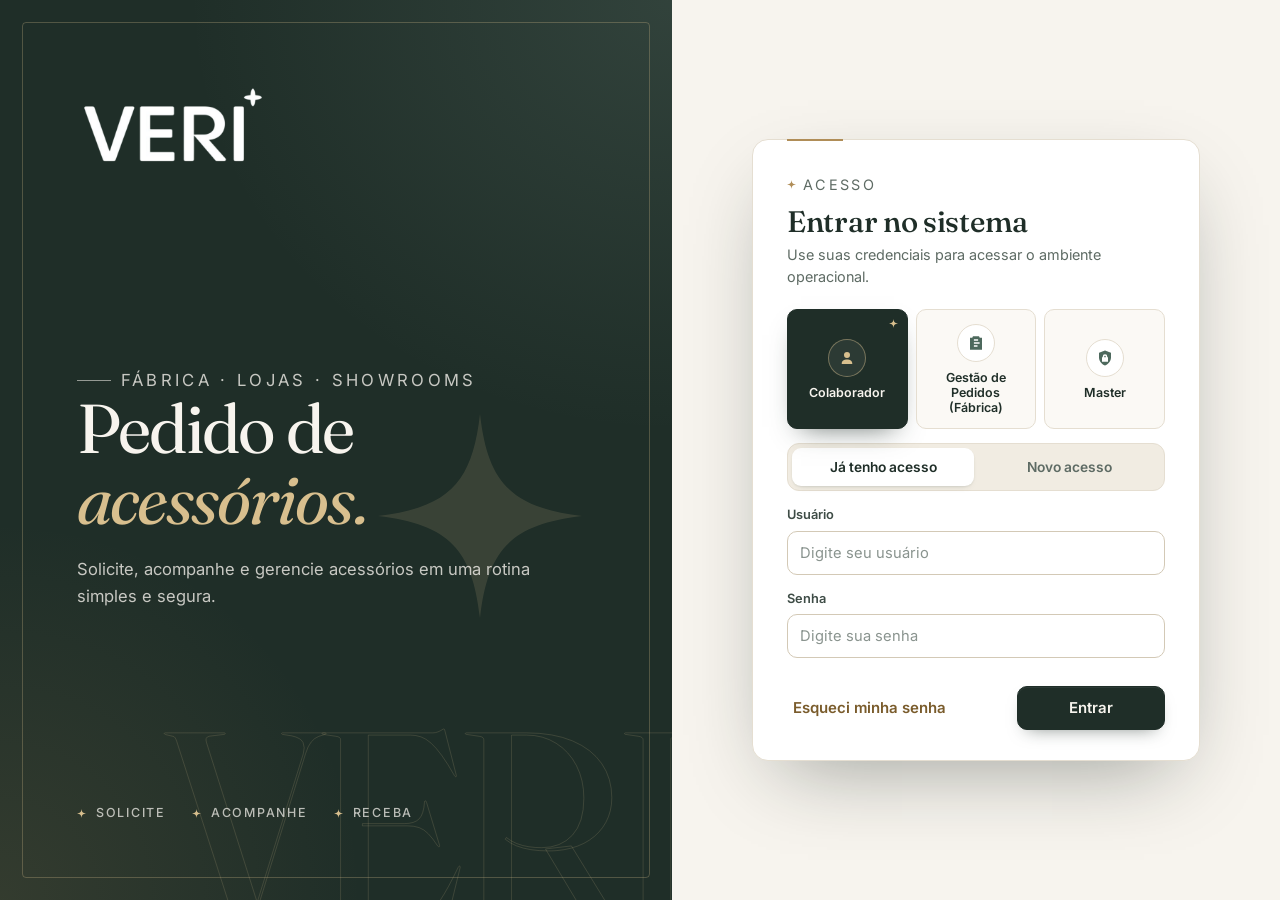
==== commit 4c45db86: "Rebrand visual: identidade VERI Atelier Marfim, verde profundo e champanhe, títulos em Fraunces e te" ====
--- a/index.html
+++ b/index.html
@@ -3,15 +3,28 @@
   <head>
     <meta charset="utf-8">
     <meta name="viewport" content="width=device-width, initial-scale=1">
+    <meta name="theme-color" content="#1f2e28">
     <title>VERI | Solicitação de Peças</title>
-    <link rel="stylesheet" href="styles.css?v=20260914-entrega-parcial">
+    <link rel="icon" type="image/svg+xml" href="data:image/svg+xml,%3Csvg xmlns='http://www.w3.org/2000/svg' viewBox='0 0 32 32'%3E%3Crect width='32' height='32' rx='8' fill='%231f2e28'/%3E%3Cpath fill='%23d8bf8e' d='M16 5c.7 6.6 2.9 9.1 11 11-8.1 1.9-10.3 4.4-11 11-.7-6.6-2.9-9.1-11-11 8.1-1.9 10.3-4.4 11-11Z'/%3E%3C/svg%3E">
+    <link rel="preconnect" href="https://fonts.googleapis.com">
+    <link rel="preconnect" href="https://fonts.gstatic.com" crossorigin>
+    <link rel="stylesheet" href="https://fonts.googleapis.com/css2?family=Fraunces:ital,opsz,wght@0,9..144,400;0,9..144,500;1,9..144,400&family=Inter:wght@400;500;600;700&display=swap">
+    <link rel="stylesheet" href="styles.css?v=20261103-rebrand">
   </head>
   <body>
     <section class="entry-screen" id="entryScreen" aria-label="Login">
       <div class="entry-hero" aria-hidden="true">
-        <img class="entry-hero-logo" src="logo-veri.png" alt="">
-        <h1>Pedido de acess&oacute;rios.</h1>
-        <p>Solicite, acompanhe e gerencie acess&oacute;rios em uma rotina simples e segura.</p>
+        <img class="entry-hero-logo" src="logo-veri-white.png" alt="">
+        <div class="entry-hero-copy">
+          <p class="entry-kicker">F&aacute;brica &middot; Lojas &middot; Showrooms</p>
+          <h1>Pedido de <em>acess&oacute;rios.</em></h1>
+          <p>Solicite, acompanhe e gerencie acess&oacute;rios em uma rotina simples e segura.</p>
+        </div>
+        <ul class="entry-hero-steps">
+          <li>Solicite</li>
+          <li>Acompanhe</li>
+          <li>Receba</li>
+        </ul>
         <span class="entry-watermark">VERI</span>
       </div>
       <div class="entry-card">
@@ -19,6 +32,7 @@
           <img class="entry-logo" src="logo-veri.png" alt="VERI">
         </div>
         <div class="login-title">
+          <p class="eyebrow">Acesso</p>
           <h1>Entrar no sistema</h1>
           <p>Use suas credenciais para acessar o ambiente operacional.</p>
         </div>
@@ -57,11 +71,11 @@
             <div id="collaboratorLoginFields" class="collaborator-access-mode active-collaborator-mode">
               <label>
                 Usuário
-                <input id="collaboratorLogin" type="text" placeholder="Digite seu usuário" autocomplete="off">
+                <input id="collaboratorLogin" type="text" placeholder="Digite seu usuário" autocomplete="username">
               </label>
               <label>
                 Senha
-                <input id="collaboratorPassword" type="password" placeholder="Digite sua senha" autocomplete="new-password">
+                <input id="collaboratorPassword" type="password" placeholder="Digite sua senha" autocomplete="current-password">
               </label>
             </div>
             <div id="collaboratorRegisterFields" class="collaborator-access-mode">
@@ -85,22 +99,22 @@
               </label>
               <label>
                 Senha
-                <input id="registerPassword" type="password" placeholder="Crie uma senha" autocomplete="new-password">
+                <input id="registerPassword" type="password" minlength="8" placeholder="Crie uma senha (m&iacute;nimo 8 caracteres)" autocomplete="new-password">
               </label>
               <label>
                 Confirmar senha
-                <input id="registerConfirmPassword" type="password" placeholder="Repita a senha" autocomplete="new-password">
+                <input id="registerConfirmPassword" type="password" minlength="8" placeholder="Repita a senha" autocomplete="new-password">
               </label>
             </div>
           </div>
           <div id="internalLoginFields" class="login-mode">
             <label>
               Login
-              <input id="internalLogin" type="text" placeholder="Digite seu login" autocomplete="off">
+              <input id="internalLogin" type="text" placeholder="Digite seu login" autocomplete="username">
             </label>
             <label>
               Senha
-              <input id="masterPassword" type="password" placeholder="Digite sua senha" autocomplete="new-password">
+              <input id="masterPassword" type="password" placeholder="Digite sua senha" autocomplete="current-password">
             </label>
           </div>
           <p class="login-error" id="loginError" role="alert"></p>
@@ -110,10 +124,14 @@
           </div>
         </form>
         <form id="resetRequestForm" class="login-form reset-form" hidden>
-          <p class="subtle-text">Informe seu usu&aacute;rio. A solicita&ccedil;&atilde;o ser&aacute; registrada e o WhatsApp ser&aacute; aberto para aviso ao administrador.</p>
+          <p class="subtle-text">Informe seu usu&aacute;rio e o celular cadastrado. O Master confere o pedido e envia o c&oacute;digo de autoriza&ccedil;&atilde;o pelo WhatsApp do celular cadastrado.</p>
           <label>
             Usu&aacute;rio/Login
             <input id="resetRequestLogin" type="text" placeholder="Digite seu usu&aacute;rio" autocomplete="off">
+          </label>
+          <label>
+            Celular cadastrado (colaborador)
+            <input id="resetRequestPhone" type="tel" inputmode="numeric" placeholder="(11) 99999-9999" autocomplete="tel">
           </label>
           <p class="login-error" id="resetRequestError" role="alert"></p>
           <div class="login-actions">
@@ -123,22 +141,22 @@
           </div>
         </form>
         <form id="resetCompleteForm" class="login-form reset-form" hidden>
-          <p class="subtle-text">Use esta etapa somente ap&oacute;s aprova&ccedil;&atilde;o do administrador. A autoriza&ccedil;&atilde;o expira em 30 minutos.</p>
+          <p class="subtle-text">Crie sua nova senha usando o c&oacute;digo recebido. A autoriza&ccedil;&atilde;o expira em 30 minutos.</p>
           <label>
             Usu&aacute;rio/Login
             <input id="resetCompleteLogin" type="text" placeholder="Digite seu usu&aacute;rio" autocomplete="off">
           </label>
           <label>
             C&oacute;digo da solicita&ccedil;&atilde;o
-            <input id="resetCompleteCode" type="text" placeholder="Ex.: RS-000000" autocomplete="off">
+            <input id="resetCompleteCode" type="text" placeholder="Ex.: RS-1A2B3C4D" autocomplete="off">
           </label>
           <label>
             Nova senha
-            <input id="resetCompletePassword" type="password" placeholder="Digite sua nova senha" autocomplete="new-password">
+            <input id="resetCompletePassword" type="password" minlength="8" placeholder="M&iacute;nimo 8 caracteres" autocomplete="new-password">
           </label>
           <label>
             Confirmar senha
-            <input id="resetCompleteConfirm" type="password" placeholder="Repita sua nova senha" autocomplete="new-password">
+            <input id="resetCompleteConfirm" type="password" minlength="8" placeholder="Repita sua nova senha" autocomplete="new-password">
           </label>
           <p class="login-error" id="resetCompleteError" role="alert"></p>
           <div class="login-actions">
@@ -150,6 +168,7 @@
     </section>
 
     <section class="password-screen" id="passwordScreen" hidden>
+      <img class="password-logo" src="logo-veri-white.png" alt="VERI">
       <div class="entry-card">
         <div class="login-title">
           <p class="eyebrow">Primeiro acesso</p>
@@ -158,11 +177,11 @@
         <form id="passwordForm" class="login-form">
           <label>
             Nova senha
-            <input id="newPassword" type="password" minlength="4" required>
+            <input id="newPassword" type="password" minlength="8" placeholder="M&iacute;nimo 8 caracteres" autocomplete="new-password" required>
           </label>
           <label>
             Confirmar senha
-            <input id="confirmPassword" type="password" minlength="4" required>
+            <input id="confirmPassword" type="password" minlength="8" autocomplete="new-password" required>
           </label>
           <p class="login-error" id="passwordError" role="alert"></p>
           <div class="login-actions">
@@ -190,9 +209,12 @@
       </section>
 
       <nav class="app-nav internal-only" aria-label="Menu principal">
-        <button class="nav-button active" type="button" data-view="managementView" onclick="showView('managementView')">Gestão de pedidos</button>
-        <button class="nav-button" type="button" data-view="dashboardView" onclick="showView('dashboardView')">Dashboard</button>
-        <button class="nav-button master-only" type="button" data-view="masterView" onclick="showView('masterView')">Master</button>
+        <button class="nav-button active" type="button" data-view="managementView">
+          <span>Gestão de pedidos</span>
+          <span class="nav-pending-badge" id="navPendingBadge" hidden>0</span>
+        </button>
+        <button class="nav-button" type="button" data-view="dashboardView">Dashboard</button>
+        <button class="nav-button master-only" type="button" data-view="masterView">Master</button>
       </nav>
 
       <main>
@@ -216,6 +238,14 @@
                   </svg>
                 </button>
               </div>
+            </div>
+            <div class="pending-orders-notice" id="pendingOrdersNotice" hidden>
+              <div class="pending-orders-notice-icon" aria-hidden="true">!</div>
+              <div>
+                <strong id="pendingOrdersNoticeTitle">Pedidos aguardando análise</strong>
+                <span id="pendingOrdersNoticeText"></span>
+              </div>
+              <button class="ghost-button small" id="openPendingOrders" type="button">Ver fila</button>
             </div>
             <div class="filters">
               <label>
@@ -262,8 +292,8 @@
                 <span>Entrega parcial</span>
                 <strong id="widgetPartial">0</strong>
               </button>
-              <button class="status-widget delivered" type="button" data-status-filter="Entregue" title="Ver pedidos entregues">
-                <span>Entregues</span>
+              <button class="status-widget delivered" type="button" data-status-filter="Finalizado" title="Ver pedidos finalizados">
+                <span>Finalizados</span>
                 <strong id="widgetDelivered">0</strong>
               </button>
             </div>
@@ -274,7 +304,7 @@
 
         <section id="dashboardView" class="app-view">
           <section class="metrics-grid" aria-label="Indicadores de pedidos">
-            <article class="metric">
+            <article class="metric metric-pending">
               <span>Novos abertos</span>
               <strong id="metricTotal">0</strong>
             </article>
@@ -282,11 +312,11 @@
               <span>Urgentes</span>
               <strong id="metricUrgent">0</strong>
             </article>
-            <article class="metric">
+            <article class="metric metric-progress">
               <span>Em andamento</span>
               <strong id="metricOpen">0</strong>
             </article>
-            <article class="metric">
+            <article class="metric metric-finalized">
               <span>Finalizados</span>
               <strong id="metricPieces">0</strong>
             </article>
@@ -661,7 +691,7 @@
                 </label>
                 <label>
                   Senha padr&atilde;o
-                  <input id="managementUserPassword" type="password" minlength="4" placeholder="Senha provis&oacute;ria" autocomplete="new-password" required>
+                  <input id="managementUserPassword" type="password" minlength="8" placeholder="Senha provis&oacute;ria" autocomplete="new-password" required>
                 </label>
                 <button class="primary-button" id="managementUserSubmit" type="submit">Criar usu&aacute;rio</button>
                 <button class="ghost-button" id="cancelManagementUserEdit" type="button" hidden>Cancelar edi&ccedil;&atilde;o</button>
@@ -693,7 +723,7 @@
                 </div>
                 <button class="ghost-button small" id="refreshPasswordResets" type="button">Atualizar</button>
               </div>
-              <p class="subtle-text">Aprovar libera o usu&aacute;rio para criar a pr&oacute;pria senha usando o c&oacute;digo da solicita&ccedil;&atilde;o. A autoriza&ccedil;&atilde;o expira em 30 minutos e n&atilde;o pode ser reutilizada.</p>
+              <p class="subtle-text">Toda redefini&ccedil;&atilde;o passa pela aprova&ccedil;&atilde;o do Master. Ao aprovar, o c&oacute;digo aparece aqui: envie pelo WhatsApp somente para o celular cadastrado do usu&aacute;rio. O c&oacute;digo vale 30 minutos.</p>
               <div class="table-wrap compact-table">
                 <table class="report-table">
                   <thead>
@@ -829,6 +859,6 @@
       </div>
     </template>
 
-    <script src="app.js?v=20260914-entrega-parcial" charset="utf-8"></script>
+    <script src="app.js?v=20261103-rebrand" charset="utf-8"></script>
   </body>
 </html>
--- a/styles.css
+++ b/styles.css
@@ -1,26 +1,107 @@
+/* ==========================================================================
+   VERI · Solicitação de Acessórios
+   Identidade "Atelier": marfim, tinta verde-floresta, champanhe e sálvia.
+   Títulos em Fraunces, texto em Inter. Linhas finas, sombras discretas.
+   ========================================================================== */
+
 :root {
-  --bg: #eef4f1;
-  --brand-mist: #92ACA0;
+  /* Base */
+  --ivory: #f7f4ee;
+  --ivory-2: #f1ece2;
+  --ivory-3: #e9e2d4;
+  --paper: #fbf9f5;
   --surface: #ffffff;
-  --surface-strong: #f7faf8;
-  --surface-muted: #e4ece8;
-  --line: #c8d6d0;
-  --text: #1c2923;
-  --muted: #66786f;
-  --accent: #5f7b6f;
-  --accent-dark: #2f473d;
-  --accent-soft: #e1ebe6;
-  --accent-glow: rgba(146, 172, 160, 0.26);
-  --gold: #7f958a;
-  --rose: #9fb8ad;
-  --sage: #92ACA0;
-  --warning: #a96d2d;
-  --danger: #a23b3b;
-  --shadow: 0 18px 46px rgba(47, 71, 61, 0.12);
+  --line: #e5ded1;
+  --line-strong: #d3c9b6;
+  --line-hover: #c2b69f;
+  --placeholder: #8a948f;
+
+  /* Tinta */
+  --ink: #1f2e28;
+  --ink-2: #2c3f37;
+  --ink-soft: #3e4c46;
+  --muted: #5e6b64;
+  --on-ink: #f7f4ee;
+
+  /* Marca */
+  --forest: #1f2e28;
+  --forest-2: #263a32;
+  --gold: #b08d57;
+  --gold-light: #d8bf8e;
+  --gold-deep: #7a5c2c;
+  --gold-soft: #f4ecdd;
+  --gold-ring: rgba(176, 141, 87, 0.3);
+  --sage: #92aca0;
+  --sage-deep: #4d695d;
+  --sage-soft: #e8efeb;
+
+  /* Status (base para barras/pontos · dark para texto · soft para fundo) */
+  --st-received: #c0623f;
+  --st-received-dark: #8a3c20;
+  --st-received-soft: #faebe4;
+  --st-progress: #c9962e;
+  --st-progress-dark: #6f4e0c;
+  --st-progress-soft: #f8efd9;
+  --st-bath: #2f7480;
+  --st-bath-dark: #1c4f58;
+  --st-bath-soft: #e1eff1;
+  --st-postbath: #7b66a6;
+  --st-postbath-dark: #4e3d79;
+  --st-postbath-soft: #eeeaf6;
+  --st-final: #b0647f;
+  --st-final-dark: #7a3851;
+  --st-final-soft: #f7e8ee;
+  --st-partial: #4767a8;
+  --st-partial-dark: #2c4479;
+  --st-partial-soft: #e6ecf7;
+  --st-delivered: #2e7d5b;
+  --st-delivered-dark: #1d5a40;
+  --st-delivered-soft: #e1f1e8;
+  --danger: #a8322d;
+  --danger-dark: #7f2420;
+  --danger-soft: #fbe7e5;
+
+  /* Compatibilidade com nomes antigos */
+  --bg: var(--ivory);
+  --text: var(--ink);
+  --accent: var(--sage-deep);
+  --accent-dark: var(--ink);
+  --accent-soft: var(--sage-soft);
+  --brand-mist: var(--sage);
+
+  /* Forma */
+  --radius-sm: 8px;
+  --radius: 12px;
+  --radius-lg: 16px;
+  --shadow-xs: 0 1px 2px rgba(31, 46, 40, 0.05);
+  --shadow-sm: 0 1px 2px rgba(31, 46, 40, 0.04), 0 10px 28px -16px rgba(31, 46, 40, 0.16);
+  --shadow-md: 0 2px 6px rgba(31, 46, 40, 0.05), 0 18px 40px -20px rgba(31, 46, 40, 0.24);
+  --shadow-lg: 0 30px 80px -28px rgba(20, 31, 27, 0.42);
+
+  /* Tipografia */
+  --font-serif: "Fraunces", Georgia, "Times New Roman", serif;
+  --font-sans: "Inter", "Segoe UI", system-ui, -apple-system, Arial, sans-serif;
+
+  /* Ícone da marca (estrela de quatro pontas do logo) */
+  --sparkle-gold: url("data:image/svg+xml,%3Csvg xmlns='http://www.w3.org/2000/svg' viewBox='0 0 24 24'%3E%3Cpath fill='%23b08d57' d='M12 0C12.9 8 15.6 11 24 12 15.6 13 12.9 16 12 24 11.1 16 8.4 13 0 12 8.4 11 11.1 8 12 0Z'/%3E%3C/svg%3E");
+  --sparkle-light: url("data:image/svg+xml,%3Csvg xmlns='http://www.w3.org/2000/svg' viewBox='0 0 24 24'%3E%3Cpath fill='%23d8bf8e' d='M12 0C12.9 8 15.6 11 24 12 15.6 13 12.9 16 12 24 11.1 16 8.4 13 0 12 8.4 11 11.1 8 12 0Z'/%3E%3C/svg%3E");
+  --chevron: url("data:image/svg+xml,%3Csvg xmlns='http://www.w3.org/2000/svg' viewBox='0 0 24 24'%3E%3Cpath fill='none' stroke='%235e6b64' stroke-width='2' stroke-linecap='round' stroke-linejoin='round' d='m6 9 6 6 6-6'/%3E%3C/svg%3E");
+
+  --header-h: 68px;
+  --gutter: clamp(16px, 3.4vw, 44px);
 }
 
 * {
   box-sizing: border-box;
+}
+
+html {
+  -webkit-text-size-adjust: 100%;
+}
+
+:focus-visible {
+  outline: 2px solid var(--gold-deep);
+  outline-offset: 2px;
 }
 
 [hidden],
@@ -32,13 +113,14 @@
 body {
   margin: 0;
   min-height: 100vh;
-  background:
-    linear-gradient(180deg, rgba(255, 255, 255, 0.68), rgba(238, 244, 241, 0.94)),
-    var(--bg);
-  color: var(--text);
-  font-family: "Aptos", "Segoe UI", Arial, Helvetica, sans-serif;
-  font-size: 15px;
-  line-height: 1.45;
+  background: var(--ivory);
+  color: var(--ink);
+  font-family: var(--font-sans);
+  font-size: 0.9375rem;
+  line-height: 1.5;
+  -webkit-font-smoothing: antialiased;
+  -moz-osx-font-smoothing: grayscale;
+  overflow-x: hidden;
 }
 
 button,
@@ -46,10 +128,15 @@
 select,
 textarea {
   font: inherit;
+  color: inherit;
 }
 
 button {
   white-space: nowrap;
+}
+
+img {
+  max-width: 100%;
 }
 
 h1,
@@ -59,135 +146,239 @@
   margin-top: 0;
 }
 
+h1,
+h2,
+h3 {
+  font-family: var(--font-serif);
+  font-weight: 500;
+  letter-spacing: -0.01em;
+  color: var(--ink);
+  font-optical-sizing: auto;
+}
+
 h1 {
   margin-bottom: 0;
-  font-size: clamp(1.45rem, 2.5vw, 2.05rem);
+  font-size: clamp(1.5rem, 2.5vw, 2.1rem);
+  line-height: 1.1;
 }
 
 h2 {
   margin-bottom: 0;
-  font-size: 1.08rem;
+  font-size: 1.4rem;
+  line-height: 1.15;
 }
 
 h3 {
   margin-bottom: 10px;
-  font-size: 0.94rem;
-}
+  font-size: 1.1rem;
+}
+
+::selection {
+  background: var(--gold-soft);
+  color: var(--ink);
+}
+
+/* ==========================================================================
+   Entrada (boutique)
+   ========================================================================== */
 
 .entry-screen {
+  position: relative;
   min-height: 100vh;
-  display: grid;
-  grid-template-columns: minmax(0, 1.1fr) minmax(360px, 432px);
-  align-items: center;
-  gap: clamp(32px, 7vw, 96px);
-  padding: clamp(28px, 5vw, 72px);
+  min-height: 100dvh;
+  display: grid;
+  grid-template-columns: minmax(0, 1.05fr) minmax(440px, 0.95fr);
+  align-items: stretch;
+  background: var(--ivory);
+  color: var(--ink);
+}
+
+.entry-hero {
+  position: relative;
+  display: flex;
+  flex-direction: column;
+  justify-content: space-between;
+  gap: 40px;
+  min-height: 100vh;
+  min-height: 100dvh;
+  padding: clamp(40px, 6vw, 88px);
+  overflow: hidden;
+  isolation: isolate;
   background:
-    linear-gradient(rgba(255, 255, 255, 0.035) 1px, transparent 1px),
-    linear-gradient(90deg, rgba(255, 255, 255, 0.035) 1px, transparent 1px),
-    radial-gradient(circle at 83% 55%, rgba(255, 255, 255, 0.32), transparent 0 19%, transparent 40%),
-    linear-gradient(115deg, #17352d 0%, #2e5b4c 50%, #92ACA0 100%);
-  background-size: 38px 38px, 38px 38px, auto, auto;
-  color: #fff;
-  overflow: hidden;
-  position: relative;
-}
-
-.entry-screen::after {
+    radial-gradient(120% 80% at 100% 0%, rgba(146, 172, 160, 0.16), transparent 60%),
+    radial-gradient(90% 70% at 0% 100%, rgba(176, 141, 87, 0.14), transparent 60%),
+    var(--forest);
+  color: var(--on-ink);
+}
+
+.entry-hero::before {
   content: "";
   position: absolute;
-  inset: 0;
-  background: linear-gradient(90deg, rgba(18, 42, 35, 0.18), rgba(255, 255, 255, 0.16));
+  inset: 22px;
+  z-index: -1;
+  border: 1px solid rgba(216, 191, 142, 0.28);
+  border-radius: 4px;
   pointer-events: none;
 }
 
-.entry-hero {
-  position: relative;
-  z-index: 1;
-  max-width: 660px;
-}
-
-.entry-hero::before,
 .entry-hero::after {
   content: "";
   position: absolute;
+  right: clamp(40px, 7vw, 110px);
+  top: 46%;
+  z-index: -1;
+  width: clamp(120px, 16vw, 220px);
+  aspect-ratio: 1;
+  background: var(--sparkle-light) center / contain no-repeat;
+  opacity: 0.14;
   pointer-events: none;
-  border: 1px solid rgba(255, 255, 255, 0.16);
-  border-radius: 50%;
-}
-
-.entry-hero::before {
-  width: 560px;
-  height: 250px;
-  left: -30px;
-  top: 210px;
-  transform: rotate(-8deg);
-}
-
-.entry-hero::after {
-  width: 640px;
-  height: 260px;
-  left: 86px;
-  top: 250px;
-  transform: rotate(34deg);
 }
 
 .entry-hero-logo {
   display: block;
-  width: min(310px, 56vw);
-  margin: 0 0 34px;
-  filter: brightness(0) invert(1) drop-shadow(0 22px 44px rgba(7, 27, 21, 0.2));
+  width: clamp(150px, 15vw, 210px);
+  height: auto;
+  margin: 0;
+}
+
+.entry-hero-copy {
+  max-width: 560px;
+}
+
+.entry-kicker {
+  display: inline-flex;
+  align-items: center;
+  gap: 10px;
+  margin: 0 0 22px;
+  color: var(--gold-light);
+  font-size: 0.74rem;
+  font-weight: 600;
+  letter-spacing: 0.2em;
+  text-transform: uppercase;
+}
+
+.entry-kicker::before {
+  content: "";
+  width: 34px;
+  height: 1px;
+  background: currentColor;
+  opacity: 0.7;
 }
 
 .entry-hero h1 {
-  margin: 0 0 16px;
-  color: #fff;
-  font-size: clamp(3.25rem, 7vw, 5.5rem);
-  line-height: 0.94;
-  letter-spacing: 0;
+  margin: 0 0 22px;
+  color: var(--on-ink);
+  font-size: clamp(2.9rem, 5.4vw, 4.9rem);
+  font-weight: 400;
+  line-height: 1.02;
+  letter-spacing: -0.025em;
+}
+
+.entry-hero h1 em {
+  color: var(--gold-light);
+  font-style: italic;
+  font-weight: 400;
 }
 
 .entry-hero p {
-  width: min(520px, 100%);
+  width: min(460px, 100%);
   margin: 0;
-  color: rgba(255, 255, 255, 0.9);
-  font-size: 1.08rem;
-  font-weight: 800;
+  color: rgba(247, 244, 238, 0.78);
+  font-size: 1.04rem;
+  font-weight: 400;
+  line-height: 1.6;
+}
+
+.entry-hero-steps {
+  display: flex;
+  flex-wrap: wrap;
+  gap: 10px 26px;
+  margin: 0;
+  padding: 0;
+  list-style: none;
+  color: rgba(247, 244, 238, 0.72);
+  font-size: 0.78rem;
+  font-weight: 500;
+  letter-spacing: 0.14em;
+  text-transform: uppercase;
+}
+
+.entry-hero-steps li {
+  display: inline-flex;
+  align-items: center;
+  gap: 10px;
+}
+
+.entry-hero-steps li::before {
+  content: "";
+  width: 9px;
+  height: 9px;
+  background: var(--sparkle-light) center / contain no-repeat;
 }
 
 .entry-watermark {
   position: absolute;
-  left: -44px;
-  bottom: -330px;
+  right: -0.06em;
+  bottom: -0.22em;
   z-index: -1;
-  color: rgba(255, 255, 255, 0.09);
-  font-size: clamp(10rem, 23vw, 19rem);
-  font-weight: 900;
+  color: transparent;
+  font-family: var(--font-serif);
+  font-size: clamp(9rem, 21vw, 19rem);
+  font-weight: 400;
   line-height: 1;
+  letter-spacing: -0.04em;
+  -webkit-text-stroke: 1px rgba(216, 191, 142, 0.16);
+  pointer-events: none;
+  user-select: none;
 }
 
 .entry-card {
   position: relative;
   z-index: 1;
-  width: min(100%, 432px);
-  border: 1px solid rgba(255, 255, 255, 0.72);
-  border-radius: 18px;
-  background: rgba(247, 250, 248, 0.92);
-  box-shadow: 0 34px 90px rgba(10, 28, 23, 0.32);
-  padding: 30px 32px 32px;
-  color: var(--text);
-  backdrop-filter: blur(12px);
+  align-self: center;
+  justify-self: center;
+  width: min(100% - 40px, 448px);
+  margin: 40px 0;
+  border: 1px solid var(--line);
+  border-radius: var(--radius-lg);
+  background: var(--surface);
+  box-shadow: var(--shadow-lg);
+  padding: 34px 34px 30px;
+  color: var(--ink);
+}
+
+.entry-card::before {
+  content: "";
+  position: absolute;
+  top: -1px;
+  left: 34px;
+  width: 56px;
+  height: 2px;
+  background: var(--gold);
 }
 
 .password-screen {
   min-height: 100vh;
-  display: grid;
-  place-items: center;
-  padding: 24px;
-  background: linear-gradient(135deg, #f7faf8, #e1ebe6);
+  min-height: 100dvh;
+  display: flex;
+  flex-direction: column;
+  align-items: center;
+  justify-content: center;
+  gap: 28px;
+  padding: 32px 16px;
+  background:
+    linear-gradient(180deg, var(--forest) 0, var(--forest) 300px, var(--ivory) 300px);
+}
+
+.password-logo {
+  display: block;
+  width: 150px;
+  height: auto;
 }
 
 .password-screen .entry-card {
-  width: min(100%, 500px);
+  width: min(100%, 480px);
+  margin: 0;
 }
 
 .logo-frame {
@@ -202,19 +393,8 @@
   display: none;
 }
 
-.logo-frame::before {
-  content: "";
-  position: absolute;
-  inset: 12% -12%;
-  z-index: 0;
-  border-radius: 999px;
-  background: radial-gradient(circle, rgba(146, 172, 160, 0.32), rgba(146, 172, 160, 0));
-  filter: blur(12px);
-}
-
 .entry-logo {
   position: relative;
-  z-index: 1;
   display: block;
   width: 100%;
   margin: 0 auto 16px;
@@ -230,21 +410,26 @@
 }
 
 .login-title {
-  margin-bottom: 16px;
+  margin-bottom: 22px;
 }
 
 .login-title h1 {
   margin-bottom: 6px;
-  font-size: 1.54rem;
-  color: var(--accent-dark);
+  color: var(--ink);
+  font-size: 1.85rem;
+  font-weight: 500;
   text-align: left;
 }
 
 .login-title p {
   margin: 0;
   color: var(--muted);
-  font-size: 0.85rem;
-  font-weight: 700;
+  font-size: 0.9rem;
+  font-weight: 400;
+}
+
+.login-title .eyebrow {
+  margin-bottom: 10px;
 }
 
 .profile-cards {
@@ -259,44 +444,42 @@
   flex-direction: column;
   align-items: center;
   justify-content: center;
-  gap: 7px;
-  min-height: 78px;
-  border: 1px solid rgba(146, 172, 160, 0.22);
-  border-radius: 12px;
-  background: rgba(255, 255, 255, 0.68);
-  color: var(--text);
+  gap: 9px;
+  min-height: 96px;
+  border: 1px solid var(--line);
+  border-radius: var(--radius);
+  background: var(--paper);
+  color: var(--ink);
   cursor: pointer;
-  padding: 10px 7px;
+  padding: 14px 8px 12px;
   text-align: center;
-  box-shadow: 0 18px 42px rgba(146, 172, 160, 0.16);
-  backdrop-filter: blur(12px);
   white-space: normal;
   overflow: hidden;
+  transition: background 0.18s ease, border-color 0.18s ease, color 0.18s ease, box-shadow 0.18s ease;
 }
 
 .profile-card::after {
   content: "";
   position: absolute;
-  inset: auto 14px 9px;
-  width: auto;
-  height: 3px;
-  border-radius: 999px;
-  background: var(--accent);
+  top: 9px;
+  right: 9px;
+  width: 9px;
+  height: 9px;
+  background: var(--sparkle-light) center / contain no-repeat;
   opacity: 0;
-  transition: opacity 0.16s ease;
+  transition: opacity 0.18s ease;
 }
 
 .profile-card:hover {
-  border-color: rgba(146, 172, 160, 0.52);
-  background: rgba(255, 255, 255, 0.62);
-  box-shadow: 0 20px 48px rgba(146, 172, 160, 0.22);
-  transform: translateY(-1px);
+  border-color: var(--line-strong);
+  background: var(--surface);
 }
 
 .profile-card.active {
-  border-color: rgba(146, 172, 160, 0.78);
-  background: rgba(146, 172, 160, 0.24);
-  box-shadow: 0 24px 52px rgba(146, 172, 160, 0.26);
+  border-color: var(--ink);
+  background: var(--ink);
+  color: var(--on-ink);
+  box-shadow: 0 12px 26px -14px rgba(31, 46, 40, 0.7);
 }
 
 .profile-card.active::after {
@@ -306,30 +489,37 @@
 .profile-icon {
   display: grid;
   place-items: center;
-  width: 36px;
-  height: 36px;
-  border-radius: 10px;
-  background: rgba(146, 172, 160, 0.24);
-  color: var(--accent-dark);
+  width: 38px;
+  height: 38px;
+  border: 1px solid var(--line);
+  border-radius: 50%;
+  background: var(--surface);
+  color: var(--sage-deep);
+  transition: inherit;
+}
+
+.profile-card.active .profile-icon {
+  border-color: rgba(216, 191, 142, 0.45);
+  background: rgba(255, 255, 255, 0.06);
+  color: var(--gold-light);
 }
 
 .profile-icon svg {
-  width: 20px;
-  height: 20px;
+  width: 18px;
+  height: 18px;
   fill: currentColor;
 }
 
 .profile-title {
-  color: var(--accent-dark);
+  color: inherit;
   font-size: 0.78rem;
-  font-weight: 900;
-  line-height: 1.15;
+  font-weight: 600;
+  line-height: 1.2;
 }
 
 .profile-copy {
   color: var(--muted);
   font-size: 0.75rem;
-  font-weight: 700;
   line-height: 1.35;
 }
 
@@ -341,26 +531,33 @@
 .collaborator-access-switch {
   display: grid;
   grid-template-columns: repeat(2, minmax(0, 1fr));
-  gap: 8px;
-  padding: 6px;
+  gap: 4px;
+  padding: 4px;
   border: 1px solid var(--line);
-  border-radius: 14px;
-  background: rgba(146, 172, 160, 0.12);
+  border-radius: var(--radius);
+  background: var(--ivory-2);
 }
 
 .switch-button {
+  min-height: 38px;
   border: 0;
-  border-radius: 10px;
-  min-height: 40px;
+  border-radius: 9px;
   background: transparent;
-  color: var(--accent-dark);
+  color: var(--muted);
   cursor: pointer;
-  font-weight: 900;
+  font-size: 0.86rem;
+  font-weight: 600;
+  transition: background 0.18s ease, color 0.18s ease, box-shadow 0.18s ease;
+}
+
+.switch-button:hover {
+  color: var(--ink);
 }
 
 .switch-button.active {
-  background: #fff;
-  box-shadow: 0 10px 22px rgba(47, 71, 61, 0.12);
+  background: var(--surface);
+  color: var(--ink);
+  box-shadow: 0 1px 2px rgba(31, 46, 40, 0.08), 0 4px 10px -6px rgba(31, 46, 40, 0.2);
 }
 
 .collaborator-access-mode {
@@ -388,43 +585,66 @@
   flex-wrap: wrap;
 }
 
+.entry-card .login-actions {
+  justify-content: space-between;
+}
+
+.entry-card .login-actions .primary-button {
+  min-width: 148px;
+}
+
 .request-top-actions {
   display: flex;
   justify-content: flex-end;
   gap: 10px;
-  margin: 8px 0 14px;
-  padding: 10px;
-  border: 1px solid rgba(146, 172, 160, 0.24);
-  border-radius: 10px;
-  background: rgba(146, 172, 160, 0.08);
+  margin: 4px 0 8px;
+  padding: 0 0 14px;
+  border-bottom: 1px solid var(--line);
 }
 
 .login-error {
   min-height: 20px;
   margin: 0;
   color: var(--danger);
-  font-size: 0.88rem;
-  font-weight: 700;
+  font-size: 0.86rem;
+  font-weight: 500;
+}
+
+.login-error:empty {
+  min-height: 0;
+}
+
+/* ==========================================================================
+   Estrutura do app: header, sessão, navegação
+   ========================================================================== */
+
+.app-shell {
+  display: grid;
+  grid-template-columns: minmax(0, 1fr) auto;
+  align-content: start;
+  min-height: 100vh;
 }
 
 .app-header {
+  grid-column: 1;
+  position: sticky;
+  top: 0;
+  z-index: 12;
   display: flex;
   align-items: center;
   justify-content: flex-start;
-  min-height: 58px;
-  padding: 8px clamp(18px, 4vw, 44px);
-  background: linear-gradient(90deg, rgba(247, 250, 248, 0.96), rgba(238, 244, 241, 0.86));
+  min-height: var(--header-h);
+  padding: 0 var(--gutter);
+  background: rgba(251, 249, 245, 0.92);
   border-bottom: 1px solid var(--line);
-  position: sticky;
-  top: 0;
-  z-index: 10;
+  backdrop-filter: saturate(1.2) blur(10px);
 }
 
 .brand-block {
   display: flex;
   align-items: center;
   justify-content: flex-start;
-  gap: 12px;
+  gap: 18px;
   min-width: 0;
   text-align: left;
 }
@@ -432,34 +652,51 @@
 .brand-logo {
   position: relative;
   z-index: 1;
-  width: 82px;
+  display: block;
+  width: 78px;
   height: auto;
-  opacity: 0.78;
 }
 
 .header-logo-frame {
-  width: 96px;
+  width: auto;
   margin-inline: 0;
 }
 
 .brand-block h1 {
-  color: var(--accent-dark);
-  font-size: 1.18rem;
-  letter-spacing: 0;
+  position: relative;
+  padding-left: 18px;
+  color: var(--ink);
+  font-size: 1.3rem;
+  font-weight: 400;
+  font-style: italic;
+  letter-spacing: -0.005em;
+}
+
+.brand-block h1::before {
+  content: "";
+  position: absolute;
+  left: 0;
+  top: 50%;
+  width: 1px;
+  height: 26px;
+  transform: translateY(-50%);
+  background: var(--line-strong);
 }
 
 .session-strip {
+  grid-column: 2;
+  position: sticky;
+  top: 0;
+  z-index: 12;
   display: flex;
   align-items: center;
-  justify-content: space-between;
+  justify-content: flex-end;
   gap: 14px;
-  padding: 8px clamp(18px, 4vw, 44px);
-  background: rgba(247, 250, 247, 0.9);
-  backdrop-filter: blur(14px);
+  min-height: var(--header-h);
+  padding: 0 var(--gutter) 0 12px;
+  background: rgba(251, 249, 245, 0.92);
   border-bottom: 1px solid var(--line);
-  position: sticky;
-  top: 58px;
-  z-index: 9;
+  backdrop-filter: saturate(1.2) blur(10px);
 }
 
 .session-actions {
@@ -469,24 +706,55 @@
 }
 
 .eyebrow {
-  margin: 0 0 4px;
-  color: var(--accent);
-  font-size: 0.76rem;
-  font-weight: 800;
+  display: flex;
+  align-items: center;
+  gap: 7px;
+  margin: 0 0 6px;
+  color: var(--gold-deep);
+  font-family: var(--font-sans);
+  font-size: 0.7rem;
+  font-weight: 600;
+  letter-spacing: 0.16em;
   text-transform: uppercase;
+}
+
+.eyebrow::before {
+  content: "";
+  flex: 0 0 auto;
+  width: 9px;
+  height: 9px;
+  background: var(--sparkle-gold) center / contain no-repeat;
 }
 
 .user-badge {
   display: inline-flex;
   align-items: center;
+  gap: 9px;
   min-height: 34px;
-  border-radius: 999px;
-  padding: 0 12px;
-  background: var(--accent-soft);
-  color: var(--accent-dark);
+  min-width: 0;
+  color: var(--ink-soft);
   font-size: 0.84rem;
-  font-weight: 800;
-}
+  font-weight: 500;
+  overflow: hidden;
+  text-overflow: ellipsis;
+  white-space: nowrap;
+}
+
+.user-badge::before {
+  content: "";
+  flex: 0 0 auto;
+  width: 8px;
+  height: 8px;
+  border-radius: 50%;
+  background: var(--st-delivered);
+  box-shadow: 0 0 0 3px var(--st-delivered-soft);
+}
+
+.user-badge:empty::before {
+  display: none;
+}
+
+/* ---------- Botões ---------- */
 
 .primary-button,
 .ghost-button,
@@ -497,105 +765,137 @@
 .add-row-button,
 .export-button,
 .profile-card {
-  border: 0;
-  border-radius: 12px;
-  min-height: 42px;
+  border-radius: 10px;
   cursor: pointer;
+  font-weight: 600;
+  line-height: 1;
+  transition: background 0.18s ease, border-color 0.18s ease, color 0.18s ease, box-shadow 0.18s ease;
+}
+
+.primary-button,
+.ghost-button,
+.icon-button,
+.nav-button,
+.text-button,
+.notify-button,
+.add-row-button,
+.export-button {
   display: inline-flex;
   align-items: center;
   justify-content: center;
-  font-weight: 800;
-  line-height: 1;
-  transition: transform 0.16s ease, box-shadow 0.16s ease, background 0.16s ease, border-color 0.16s ease;
-}
-
-.profile-card {
-  flex-direction: column;
-  min-height: 78px;
-  border: 1px solid rgba(146, 172, 160, 0.22);
-  align-items: center;
-  align-content: center;
-  justify-content: center;
+  gap: 8px;
+  min-height: 44px;
+  border: 0;
 }
 
 .primary-button {
-  background: linear-gradient(135deg, var(--accent), var(--accent-dark));
-  color: #fff;
-  padding: 0 18px;
-  box-shadow: 0 16px 32px rgba(146, 172, 160, 0.32), inset 0 1px 0 rgba(255, 255, 255, 0.18);
+  border: 1px solid var(--ink);
+  background: var(--ink);
+  color: var(--on-ink);
+  padding: 0 20px;
+  letter-spacing: 0.01em;
+  box-shadow: inset 0 1px 0 rgba(255, 255, 255, 0.06), 0 8px 18px -10px rgba(31, 46, 40, 0.6);
 }
 
 .primary-button:hover {
-  background: linear-gradient(135deg, #789488, var(--accent-dark));
-  transform: translateY(-1px);
-}
-
-.ghost-button,
-.nav-button {
-  background: rgba(255, 255, 255, 0.72);
-  color: var(--text);
-  border: 1px solid var(--line);
-  padding: 0 14px;
-  box-shadow: 0 8px 18px rgba(47, 71, 61, 0.06);
+  background: var(--ink-2);
+  border-color: var(--ink-2);
+}
+
+.primary-button:disabled {
+  opacity: 0.45;
+  cursor: not-allowed;
+  box-shadow: none;
+}
+
+.ghost-button {
+  border: 1px solid var(--line-strong);
+  background: var(--surface);
+  color: var(--ink);
+  padding: 0 16px;
 }
 
 .ghost-button:hover,
-.nav-button:hover,
 .add-row-button:hover,
 .notify-button:hover {
-  box-shadow: 0 8px 18px rgba(47, 71, 61, 0.09);
-  transform: translateY(-1px);
-}
-
-.small {
+  border-color: var(--gold);
+  background: var(--paper);
+}
+
+.ghost-button.danger {
+  color: var(--danger);
+}
+
+.ghost-button.danger:hover {
+  border-color: var(--danger);
+  background: var(--danger-soft);
+}
+
+.small,
+.ghost-button.small,
+.primary-button.small {
   min-height: 34px;
-  font-size: 0.86rem;
+  padding: 0 12px;
+  font-size: 0.84rem;
 }
 
 .icon-button {
-  width: 38px;
-  min-width: 38px;
-  background: #f3dddd;
+  width: 40px;
+  min-width: 40px;
+  border: 1px solid transparent;
+  background: var(--danger-soft);
   color: var(--danger);
-  font-size: 1.2rem;
+  font-size: 1.25rem;
+  font-weight: 500;
+}
+
+.icon-button:hover {
+  border-color: rgba(168, 50, 45, 0.35);
 }
 
 .text-button {
-  min-height: 32px;
+  min-height: 34px;
   background: transparent;
-  color: var(--accent);
+  color: var(--gold-deep);
   padding: 4px 6px;
+  font-weight: 600;
+  text-decoration: underline;
+  text-decoration-color: transparent;
+  text-underline-offset: 4px;
+}
+
+.text-button:hover {
+  text-decoration-color: currentColor;
 }
 
 .action-button {
   position: relative;
   display: inline-grid;
   place-items: center;
-  width: 38px;
-  height: 38px;
-  min-width: 38px;
-  border: 1px solid rgba(146, 172, 160, 0.32);
+  width: 36px;
+  height: 36px;
+  min-width: 36px;
+  border: 1px solid var(--line);
   border-radius: 10px;
-  background: linear-gradient(145deg, rgba(255, 255, 255, 0.94), rgba(232, 240, 235, 0.92));
-  color: var(--accent-dark);
-  box-shadow: 0 10px 22px rgba(47, 71, 61, 0.08);
+  background: var(--surface);
+  color: var(--ink-soft);
   cursor: pointer;
+  font-size: 1.3rem;
+  line-height: 1;
   text-decoration: none;
-  transition: transform 0.16s ease, box-shadow 0.16s ease, border-color 0.16s ease, color 0.16s ease, background 0.16s ease;
+  transition: border-color 0.16s ease, color 0.16s ease, background 0.16s ease;
 }
 
 .action-button svg {
-  width: 19px;
-  height: 19px;
+  width: 18px;
+  height: 18px;
   fill: currentColor;
 }
 
 .action-button:hover {
-  border-color: rgba(146, 172, 160, 0.62);
-  background: linear-gradient(145deg, #ffffff, rgba(146, 172, 160, 0.22));
-  box-shadow: 0 16px 30px rgba(146, 172, 160, 0.24);
-  color: var(--accent);
-  transform: translateY(-2px);
+  border-color: var(--gold);
+  background: var(--gold-soft);
+  color: var(--gold-deep);
 }
 
 .action-button::after {
@@ -604,13 +904,14 @@
   left: 50%;
   bottom: calc(100% + 8px);
   z-index: 20;
-  transform: translateX(-50%) translateY(4px);
-  border-radius: 8px;
-  background: var(--accent-dark);
-  color: #fff;
-  padding: 6px 8px;
+  transform: translateX(-50%) translateY(3px);
+  border-radius: 6px;
+  background: var(--ink);
+  color: var(--on-ink);
+  padding: 6px 9px;
+  font-family: var(--font-sans);
   font-size: 0.72rem;
-  font-weight: 800;
+  font-weight: 500;
   line-height: 1;
   opacity: 0;
   pointer-events: none;
@@ -618,19 +919,27 @@
   white-space: nowrap;
 }
 
-.action-button:hover::after {
+.action-button:hover::after,
+.action-button:focus-visible::after {
   opacity: 1;
   transform: translateX(-50%) translateY(0);
 }
 
-.whatsapp-action {
-  color: var(--accent-dark);
-}
-
 .whatsapp-action:hover {
-  border-color: rgba(146, 172, 160, 0.62);
-  background: linear-gradient(145deg, #ffffff, rgba(146, 172, 160, 0.22));
-  color: var(--accent);
+  border-color: var(--st-delivered);
+  background: var(--st-delivered-soft);
+  color: var(--st-delivered-dark);
+}
+
+.order-actions .action-button:last-child::after {
+  left: auto;
+  right: 0;
+  transform: translateY(3px);
+}
+
+.order-actions .action-button:last-child:hover::after,
+.order-actions .action-button:last-child:focus-visible::after {
+  transform: none;
 }
 
 .danger-action {
@@ -638,68 +947,147 @@
 }
 
 .danger-action:hover {
-  border-color: rgba(162, 59, 59, 0.34);
-  background: linear-gradient(145deg, #ffffff, rgba(162, 59, 59, 0.12));
-  color: #8f3030;
+  border-color: rgba(168, 50, 45, 0.45);
+  background: var(--danger-soft);
+  color: var(--danger-dark);
+}
+
+.clone-action {
+  color: var(--ink-soft);
 }
 
 .notify-button {
-  display: inline-flex;
-  align-items: center;
-  justify-content: center;
   min-height: 34px;
-  background: linear-gradient(135deg, #eaf1ee, #f8fbf9);
-  color: var(--accent-dark);
-  border: 1px solid #c8d6d0;
+  border: 1px solid var(--line-strong);
+  background: var(--surface);
+  color: var(--ink);
   padding: 0 12px;
   text-decoration: none;
 }
 
+/* ---------- Navegação ---------- */
+
 .app-nav {
-  display: flex;
-  gap: 8px;
-  padding: 10px clamp(18px, 4vw, 44px) 0;
-  background: var(--bg);
+  grid-column: 1 / -1;
+  position: sticky;
+  top: var(--header-h);
+  z-index: 11;
+  gap: 4px;
+  padding: 0 var(--gutter);
+  background: rgba(247, 244, 238, 0.94);
+  border-bottom: 1px solid var(--line);
+  backdrop-filter: blur(10px);
+}
+
+.nav-button {
+  position: relative;
+  min-height: 50px;
+  border: 0;
+  border-radius: 0;
+  background: transparent;
+  color: var(--muted);
+  padding: 0 14px;
+  font-size: 0.9rem;
+  font-weight: 500;
+}
+
+.nav-button::after {
+  content: "";
+  position: absolute;
+  left: 14px;
+  right: 14px;
+  bottom: -1px;
+  height: 2px;
+  border-radius: 2px 2px 0 0;
+  background: var(--gold);
+  transform: scaleX(0);
+  transition: transform 0.2s ease;
+}
+
+.nav-button:hover {
+  color: var(--ink);
 }
 
 .nav-button.active {
-  background: linear-gradient(135deg, var(--accent), var(--accent-dark));
+  color: var(--ink);
+  font-weight: 600;
+}
+
+.nav-button.active::after {
+  transform: scaleX(1);
+}
+
+.nav-pending-badge {
+  display: inline-grid;
+  place-items: center;
+  min-width: 22px;
+  height: 22px;
+  border-radius: 999px;
+  padding: 0 7px;
+  background: var(--st-received-dark);
   color: #fff;
-  border-color: var(--accent);
-  box-shadow: 0 12px 28px rgba(146, 172, 160, 0.34);
+  font-size: 0.72rem;
+  font-weight: 600;
+  font-variant-numeric: tabular-nums;
+  line-height: 1;
 }
 
 main {
-  padding: 12px clamp(18px, 4vw, 44px) 32px;
+  grid-column: 1 / -1;
+  min-width: 0;
+  padding: 22px var(--gutter) 40px;
 }
 
 .active-view {
   display: block !important;
-}
-
-.metrics-grid {
-  display: grid;
-  grid-template-columns: repeat(4, minmax(0, 1fr));
-  gap: 14px;
-  margin-bottom: 16px;
-}
+  animation: view-in 0.28s ease both;
+}
+
+@keyframes view-in {
+  from {
+    opacity: 0;
+    transform: translateY(6px);
+  }
+  to {
+    opacity: 1;
+    transform: none;
+  }
+}
+
+/* ==========================================================================
+   Painéis
+   ========================================================================== */
 
 .metric,
 .form-panel,
 .management-panel,
 .chart-panel,
 .report-panel,
-.order-card {
+.collaborator-orders-panel {
   border: 1px solid var(--line);
-  border-radius: 14px;
+  border-radius: var(--radius-lg);
   background: var(--surface);
-  box-shadow: 0 18px 45px rgba(47, 71, 61, 0.08);
-}
-
-.metric {
-  padding: 16px;
-  background: linear-gradient(145deg, #ffffff, #eef5f2);
-  border-left: 5px solid var(--accent);
+  box-shadow: var(--shadow-sm);
+}
+
+.chart-panel,
+.form-panel,
+.management-panel,
+.report-panel,
+.collaborator-orders-panel {
+  padding: clamp(16px, 2vw, 24px);
+}
+
+.management-panel + .management-panel {
+  margin-top: 16px;
+}
+
+.panel-title-row,
+.items-heading,
+.report-header {
+  justify-content: space-between;
+  flex-wrap: wrap;
+  margin-bottom: 18px;
 }
 
 .metric span,
@@ -717,28 +1105,155 @@
   gap: 8px;
 }
 
+.management-header-actions #orderCount {
+  margin-right: 6px;
+  color: var(--muted);
+  font-size: 0.84rem;
+  font-variant-numeric: tabular-nums;
+}
+
 .management-header-actions .action-button {
-  width: 34px;
-  min-width: 34px;
-  height: 34px;
-  border-radius: 9px;
-}
-
-.management-header-actions .action-button svg {
-  width: 17px;
-  height: 17px;
+  width: 36px;
+  min-width: 36px;
+  height: 36px;
+}
+
+.management-header-actions .action-button::after {
+  bottom: auto;
+  top: calc(100% + 8px);
+  left: auto;
+  right: 0;
+  transform: translateY(-3px);
+}
+
+.management-header-actions .action-button:hover::after,
+.management-header-actions .action-button:focus-visible::after {
+  transform: none;
+}
+
+/* ---------- Aviso de pendências ---------- */
+
+.pending-orders-notice {
+  display: grid;
+  grid-template-columns: auto minmax(0, 1fr) auto;
+  align-items: center;
+  gap: 14px;
+  margin-bottom: 16px;
+  border: 1px solid rgba(192, 98, 63, 0.3);
+  border-radius: var(--radius);
+  padding: 12px 14px;
+  background: var(--st-received-soft);
+}
+
+.pending-orders-notice-icon,
+.pending-orders-alert-icon {
+  display: grid;
+  place-items: center;
+  border-radius: 50%;
+  background: var(--surface);
+  border: 1px solid rgba(192, 98, 63, 0.35);
+  color: var(--st-received-dark);
+  font-family: var(--font-serif);
+  font-weight: 600;
+}
+
+.pending-orders-notice-icon {
+  width: 36px;
+  height: 36px;
+}
+
+.pending-orders-notice > div:nth-child(2) {
+  display: grid;
+  gap: 2px;
+}
+
+.pending-orders-notice strong {
+  color: var(--st-received-dark);
+  font-weight: 600;
+}
+
+.pending-orders-notice span {
+  color: var(--ink-soft);
+  font-size: 0.84rem;
+}
+
+/* ==========================================================================
+   Gestão à vista / Dashboard
+   ========================================================================== */
+
+.metrics-grid {
+  display: grid;
+  grid-template-columns: repeat(4, minmax(0, 1fr));
+  gap: 14px;
+  margin-bottom: 16px;
+}
+
+.metric {
+  --m: var(--sage-deep);
+  --m-dark: var(--ink);
+  --m-soft: var(--sage-soft);
+  position: relative;
+  overflow: hidden;
+  padding: 20px 22px 18px;
+}
+
+.metric::before {
+  content: "";
+  position: absolute;
+  inset: 0 0 auto 0;
+  height: 3px;
+  background: var(--m);
+}
+
+.metric span {
+  display: flex;
+  align-items: center;
+  gap: 8px;
+  color: var(--muted);
+  font-size: 0.72rem;
+  font-weight: 600;
+  letter-spacing: 0.12em;
+  text-transform: uppercase;
+}
+
+.metric span::before {
+  content: "";
+  width: 8px;
+  height: 8px;
+  border-radius: 50%;
+  background: var(--m);
 }
 
 .metric strong {
   display: block;
-  margin-top: 8px;
-  color: var(--accent);
-  font-size: 2.35rem;
+  margin-top: 12px;
+  color: var(--m-dark);
+  font-family: var(--font-serif);
+  font-size: clamp(2.4rem, 3.6vw, 3.4rem);
+  font-weight: 400;
+  font-variant-numeric: lining-nums tabular-nums;
+  letter-spacing: -0.02em;
   line-height: 1;
 }
 
-.urgent strong {
-  color: var(--gold);
+.metric.metric-pending {
+  --m: var(--st-received);
+  --m-dark: var(--st-received-dark);
+}
+
+.metric.urgent {
+  --m: var(--danger);
+  --m-dark: var(--danger-dark);
+}
+
+.metric.metric-progress {
+  --m: var(--st-progress);
+  --m-dark: var(--st-progress-dark);
+}
+
+.metric.metric-finalized {
+  --m: var(--st-delivered);
+  --m-dark: var(--st-delivered-dark);
 }
 
 .dashboard-grid {
@@ -750,55 +1265,48 @@
 
 .dashboard-filter-panel {
   margin-bottom: 16px;
-  background: linear-gradient(145deg, #ffffff, #f7faf8);
 }
 
 .chart-panel {
   position: relative;
   overflow: hidden;
   min-height: 285px;
-  background: linear-gradient(145deg, rgba(255, 255, 255, 0.96), rgba(247, 250, 248, 0.92));
-}
-
-.chart-panel::before {
+}
+
+.chart-panel h2 {
+  display: flex;
+  align-items: center;
+  gap: 10px;
+  margin-bottom: 18px;
+  padding-bottom: 12px;
+  border-bottom: 1px solid var(--line);
+  font-size: 1.2rem;
+}
+
+.chart-panel h2::before {
   content: "";
-  position: absolute;
-  inset: 0 0 auto;
-  height: 4px;
-  background: linear-gradient(90deg, var(--accent), var(--gold), var(--sage));
-}
-
-.chart-panel,
-.form-panel,
-.management-panel,
-.report-panel {
-  padding: 18px;
-}
-
-.chart-panel h2 {
-  margin-bottom: 14px;
-  font-size: 1rem;
+  width: 10px;
+  height: 10px;
+  background: var(--sparkle-gold) center / contain no-repeat;
 }
 
 .management-panel[aria-label="Gestão dos pedidos"] {
   display: flex;
   flex-direction: column;
-  height: calc(100vh - 185px);
-  min-height: 540px;
+  height: calc(100vh - var(--header-h) - 51px - 62px);
+  min-height: 560px;
 }
 
 .management-panel[aria-label="Gestão dos pedidos"] > .orders-list {
   flex: 1;
   min-height: 0;
+  overflow-x: hidden;
   overflow-y: auto;
-  padding-right: 6px;
-}
-
-.panel-title-row,
-.items-heading,
-.report-header {
-  justify-content: space-between;
-  margin-bottom: 16px;
+  align-content: start;
+  margin-right: -6px;
+  padding: 2px 6px 4px 0;
+  scrollbar-width: thin;
+  scrollbar-color: var(--line-strong) transparent;
 }
 
 .report-actions {
@@ -811,43 +1319,83 @@
 .export-button {
   min-width: 46px;
   min-height: 34px;
-  border: 1px solid rgba(146, 172, 160, 0.36);
-  border-radius: 8px;
-  background: linear-gradient(145deg, #ffffff, #e4ece8);
-  color: var(--accent-dark);
-  box-shadow: 0 10px 22px rgba(47, 71, 61, 0.1), inset 0 1px 0 rgba(255, 255, 255, 0.86);
-  font-size: 0.76rem;
-  font-weight: 800;
-  letter-spacing: 0;
+  border: 1px solid var(--line-strong);
+  border-radius: var(--radius-sm);
+  background: var(--surface);
+  color: var(--ink);
+  font-size: 0.78rem;
   padding: 0 10px;
 }
 
 .export-button:hover {
-  border-color: rgba(146, 172, 160, 0.64);
-  box-shadow: 0 14px 30px rgba(47, 71, 61, 0.16), inset 0 1px 0 rgba(255, 255, 255, 0.9);
-  transform: translateY(-1px);
-}
+  border-color: var(--gold);
+  background: var(--gold-soft);
+}
+
+/* ==========================================================================
+   Formulários
+   ========================================================================== */
 
 .field-grid {
-  grid-template-columns: repeat(4, minmax(0, 1fr));
+  grid-template-columns: repeat(auto-fit, minmax(190px, 1fr));
 }
 
 label {
   display: grid;
   gap: 6px;
-  font-weight: 800;
+  color: var(--ink-soft);
+  font-size: 0.8rem;
+  font-weight: 600;
+  letter-spacing: 0.005em;
 }
 
 input,
 select,
 textarea {
   width: 100%;
-  border: 1px solid rgba(146, 172, 160, 0.34);
-  border-radius: 8px;
-  background: rgba(255, 255, 255, 0.68);
-  color: var(--text);
-  padding: 10px 11px;
-  min-height: 42px;
+  min-height: 44px;
+  border: 1px solid var(--line-strong);
+  border-radius: 10px;
+  background: var(--surface);
+  color: var(--ink);
+  padding: 10px 12px;
+  font-size: 0.92rem;
+  font-weight: 400;
+  transition: border-color 0.16s ease, box-shadow 0.16s ease, background 0.16s ease;
+}
+
+input::placeholder,
+textarea::placeholder {
+  color: var(--placeholder);
+}
+
+input:hover,
+select:hover,
+textarea:hover {
+  border-color: var(--line-hover);
+}
+
+input:focus,
+select:focus,
+textarea:focus {
+  border-color: var(--gold-deep);
+  box-shadow: 0 0 0 3px var(--gold-ring);
+  outline: none;
+}
+
+select {
+  appearance: none;
+  -webkit-appearance: none;
+  padding-right: 36px;
+  background-image: var(--chevron);
+  background-repeat: no-repeat;
+  background-position: right 11px center;
+  background-size: 16px;
+  text-overflow: ellipsis;
+}
+
+input[type="date"] {
+  font-variant-numeric: tabular-nums;
 }
 
 textarea {
@@ -855,8 +1403,9 @@
 }
 
 input[readonly],
-select:disabled {
-  background: var(--surface-muted);
+select:disabled,
+input:disabled {
+  background-color: var(--ivory-2);
   color: var(--muted);
   cursor: not-allowed;
 }
@@ -901,217 +1450,275 @@
   display: inline-flex;
 }
 
+/* ---------- Itens do pedido (carrinho) ---------- */
+
+.items-heading {
+  margin: 6px 0 0;
+}
+
+.items-heading h3 {
+  margin: 0;
+  font-size: 1.2rem;
+}
+
 .item-row {
   position: relative;
   display: grid;
-  grid-template-columns: minmax(230px, 1.35fr) minmax(170px, 0.9fr) minmax(180px, 1fr) minmax(170px, 0.45fr) 92px 48px;
+  grid-template-columns: minmax(220px, 1.35fr) minmax(150px, 0.9fr) minmax(150px, 1fr) minmax(150px, 0.55fr) 96px 44px;
   gap: 12px;
   align-items: end;
-  padding: 42px 14px 14px;
+  padding: 46px 16px 16px;
   border: 1px solid var(--line);
-  border-radius: 8px;
-  background: var(--surface-strong);
+  border-radius: var(--radius);
+  background: var(--paper);
+  transition: border-color 0.2s ease, box-shadow 0.2s ease, background 0.2s ease;
 }
 
 .item-index {
   position: absolute;
-  top: 10px;
-  left: 12px;
+  top: 14px;
+  left: 16px;
+  display: inline-flex;
+  align-items: center;
+  min-height: 22px;
+  padding: 0 10px;
+  border: 1px solid var(--line);
+  border-radius: 999px;
+  background: var(--surface);
+  color: var(--ink-soft);
+  font-size: 0.7rem;
+  font-weight: 600;
+  letter-spacing: 0.1em;
+  text-transform: uppercase;
+}
+
+.new-item-row {
+  border-color: var(--gold);
+  background: var(--surface);
+  box-shadow: 0 0 0 3px var(--gold-ring), var(--shadow-sm);
+}
+
+.new-item-row .item-index {
+  border-color: var(--ink);
+  background: var(--ink);
+  color: var(--on-ink);
+}
+
+.new-item-row::after {
+  content: "Novo item";
+  position: absolute;
+  top: 14px;
+  left: 96px;
   display: inline-flex;
   align-items: center;
   min-height: 22px;
   padding: 0 10px;
   border-radius: 999px;
-  background: rgba(146, 172, 160, 0.18);
-  color: var(--accent-dark);
-  font-size: 0.78rem;
-  font-weight: 900;
-}
-
-.new-item-row {
-  border-color: rgba(146, 172, 160, 0.9);
-  border-left: 9px solid var(--accent);
-  background: linear-gradient(145deg, rgba(146, 172, 160, 0.36), #ffffff 58%);
-  box-shadow: 0 20px 38px rgba(47, 71, 61, 0.2);
-  outline: 2px solid rgba(146, 172, 160, 0.28);
-  outline-offset: 3px;
-}
-
-.new-item-row .item-index {
-  background: var(--accent);
-  color: #fff;
-}
-
-.new-item-row::after {
-  content: "Novo item";
-  position: absolute;
-  top: 10px;
-  left: 92px;
-  display: inline-flex;
-  align-items: center;
-  min-height: 22px;
-  padding: 0 10px;
-  border-radius: 999px;
-  background: #fff;
-  color: var(--accent-dark);
-  font-size: 0.72rem;
-  font-weight: 900;
-  box-shadow: 0 8px 18px rgba(47, 71, 61, 0.1);
+  background: var(--gold-soft);
+  color: var(--gold-deep);
+  font-size: 0.7rem;
+  font-weight: 600;
+  letter-spacing: 0.06em;
 }
 
 .item-cost-preview {
   display: inline-flex;
   align-items: center;
+  justify-content: center;
   width: 100%;
-  justify-content: center;
   min-height: 22px;
-  margin-top: 6px;
+  margin-top: 4px;
   padding: 0 9px;
   border-radius: 999px;
-  background: rgba(146, 172, 160, 0.16);
-  color: var(--accent-dark);
-  font-size: 0.74rem;
-  font-weight: 900;
+  background: var(--sage-soft);
+  color: var(--sage-deep);
+  font-size: 0.72rem;
+  font-weight: 600;
+  font-variant-numeric: tabular-nums;
   white-space: nowrap;
 }
 
 .add-row-button {
   width: 100%;
   min-height: 46px;
-  background: #eaf1ee;
-  color: var(--accent-dark);
-  border: 1px dashed #92ACA0;
+  border: 1px dashed var(--line-strong);
+  background: var(--paper);
+  color: var(--ink);
 }
 
 .add-item-inline {
   width: 100%;
-  min-height: 42px;
+  min-height: 44px;
   align-self: end;
   justify-content: center;
   white-space: nowrap;
 }
 
+/* ---------- Filtros ---------- */
+
 .filters {
   display: grid;
-  grid-template-columns: minmax(220px, 1fr) 190px 170px;
+  grid-template-columns: repeat(auto-fit, minmax(170px, 1fr));
   gap: 12px;
-  margin-bottom: 16px;
+  margin-bottom: 18px;
+}
+
+.management-panel[aria-label="Gestão dos pedidos"] .filters {
+  grid-template-columns: minmax(220px, 2fr) minmax(180px, 1fr) minmax(150px, 0.8fr);
+}
+
+input[type="search"] {
+  padding-left: 38px;
+  background-image: url("data:image/svg+xml,%3Csvg xmlns='http://www.w3.org/2000/svg' viewBox='0 0 24 24'%3E%3Cg fill='none' stroke='%235e6b64' stroke-width='2' stroke-linecap='round'%3E%3Ccircle cx='11' cy='11' r='6.5'/%3E%3Cpath d='m16 16 4 4'/%3E%3C/g%3E%3C/svg%3E");
+  background-repeat: no-repeat;
+  background-position: 12px center;
+  background-size: 17px;
+}
+
+/* ==========================================================================
+   Status: cada classe define --st / --st-dark / --st-soft
+   ========================================================================== */
+
+.received,
+.order-received {
+  --st: var(--st-received);
+  --st-dark: var(--st-received-dark);
+  --st-soft: var(--st-received-soft);
+}
+
+.progress,
+.order-progress {
+  --st: var(--st-progress);
+  --st-dark: var(--st-progress-dark);
+  --st-soft: var(--st-progress-soft);
+}
+
+.bath,
+.order-bath {
+  --st: var(--st-bath);
+  --st-dark: var(--st-bath-dark);
+  --st-soft: var(--st-bath-soft);
+}
+
+.post-bath,
+.order-post-bath {
+  --st: var(--st-postbath);
+  --st-dark: var(--st-postbath-dark);
+  --st-soft: var(--st-postbath-soft);
+}
+
+.final-prep,
+.order-final-prep {
+  --st: var(--st-final);
+  --st-dark: var(--st-final-dark);
+  --st-soft: var(--st-final-soft);
+}
+
+.partial,
+.order-partial {
+  --st: var(--st-partial);
+  --st-dark: var(--st-partial-dark);
+  --st-soft: var(--st-partial-soft);
+}
+
+.delivered,
+.order-delivered {
+  --st: var(--st-delivered);
+  --st-dark: var(--st-delivered-dark);
+  --st-soft: var(--st-delivered-soft);
 }
 
 .status-widgets {
   display: grid;
-  grid-template-columns: repeat(auto-fit, minmax(118px, 1fr));
+  grid-template-columns: repeat(auto-fit, minmax(122px, 1fr));
   gap: 8px;
-  margin: 0 0 10px;
+  margin: 0 0 16px;
 }
 
 .status-widget {
   position: relative;
+  display: grid;
+  align-content: space-between;
+  gap: 8px;
+  min-height: 82px;
   overflow: hidden;
-  min-height: 74px;
-  border: 1px solid rgba(146, 172, 160, 0.26);
-  border-radius: 8px;
-  background: linear-gradient(145deg, #ffffff, #f7faf8);
-  padding: 9px 10px;
+  border: 1px solid var(--line);
+  border-radius: var(--radius);
+  background: var(--surface);
+  padding: 12px 14px 14px;
+  color: var(--ink);
   text-align: left;
   cursor: pointer;
-  box-shadow: 0 8px 18px rgba(47, 71, 61, 0.055);
-  transition: transform 0.16s ease, box-shadow 0.16s ease, border-color 0.16s ease;
+  white-space: normal;
+  transition: border-color 0.18s ease, background 0.18s ease, box-shadow 0.18s ease;
 }
 
 .status-widget::after {
   content: "";
   position: absolute;
-  inset: auto 10px 9px 10px;
+  left: 14px;
+  bottom: 0;
+  width: 26px;
   height: 3px;
-  border-radius: 999px;
-  background: var(--accent);
-  opacity: 0.85;
-}
-
-.status-widget:hover,
+  border-radius: 3px 3px 0 0;
+  background: var(--st, var(--sage-deep));
+  transition: width 0.22s ease;
+}
+
+.status-widget:hover {
+  border-color: var(--line-strong);
+  box-shadow: var(--shadow-sm);
+}
+
+.status-widget:hover::after {
+  width: 44px;
+}
+
 .status-widget.active {
-  border-color: rgba(47, 77, 64, 0.5);
-  box-shadow: 0 14px 26px rgba(47, 71, 61, 0.12);
-  transform: translateY(-1px);
-}
-
-.status-widget.active {
-  outline: 2px solid rgba(146, 172, 160, 0.28);
-}
-
-.status-widget.received {
-  background: linear-gradient(145deg, rgba(146, 172, 160, 0.22), #ffffff 72%);
-  border-color: rgba(95, 123, 111, 0.35);
-}
-
-.status-widget.progress {
-  background: linear-gradient(145deg, rgba(201, 162, 74, 0.2), #ffffff 72%);
-  border-color: rgba(201, 162, 74, 0.4);
-}
-
-.status-widget.bath {
-  background: linear-gradient(145deg, rgba(82, 126, 134, 0.18), #ffffff 72%);
-  border-color: rgba(82, 126, 134, 0.38);
-}
-
-.status-widget.post-bath {
-  background: linear-gradient(145deg, rgba(122, 139, 177, 0.18), #ffffff 72%);
-  border-color: rgba(122, 139, 177, 0.38);
-}
-
-.status-widget.final-prep {
-  background: linear-gradient(145deg, rgba(127, 111, 150, 0.18), #ffffff 72%);
-  border-color: rgba(127, 111, 150, 0.38);
-}
-
-.status-widget.partial {
-  background: linear-gradient(145deg, rgba(179, 137, 75, 0.2), #ffffff 72%);
-  border-color: rgba(179, 137, 75, 0.42);
-}
-
-.status-widget.delivered {
-  background: linear-gradient(145deg, rgba(146, 172, 160, 0.12), #ffffff 72%);
-}
-
-.status-widget.progress::after {
-  background: var(--gold);
-}
-
-.status-widget.bath::after {
-  background: #527e86;
-}
-
-.status-widget.post-bath::after {
-  background: #7a8bb1;
-}
-
-.status-widget.final-prep::after {
-  background: #7f6f96;
-}
-
-.status-widget.partial::after {
-  background: #b3894b;
-}
-
-.status-widget.delivered::after {
-  background: var(--sage);
+  border-color: var(--st, var(--sage-deep));
+  background: var(--st-soft, var(--sage-soft));
+  box-shadow: inset 0 0 0 1px var(--st, var(--sage-deep));
+}
+
+.status-widget.active::after {
+  left: 0;
+  width: 100%;
+  border-radius: 0;
 }
 
 .status-widget span {
-  color: var(--muted);
-  font-size: 0.7rem;
-  font-weight: 800;
+  display: flex;
+  align-items: center;
+  gap: 7px;
+  color: var(--ink-soft);
+  font-size: 0.68rem;
+  font-weight: 600;
+  letter-spacing: 0.08em;
+  line-height: 1.25;
   text-transform: uppercase;
+}
+
+.status-widget span::before {
+  content: "";
+  flex: 0 0 auto;
+  width: 7px;
+  height: 7px;
+  border-radius: 50%;
+  background: var(--st, var(--sage-deep));
 }
 
 .status-widget strong {
   display: block;
-  margin-top: 4px;
-  color: var(--accent-dark);
-  font-size: 1.35rem;
+  color: var(--st-dark, var(--ink));
+  font-family: var(--font-sans);
+  font-size: 1.65rem;
+  font-weight: 600;
+  font-variant-numeric: tabular-nums;
+  letter-spacing: -0.02em;
   line-height: 1;
 }
+
+/* ---------- Gráficos ---------- */
 
 .bar-chart {
   display: grid;
@@ -1127,64 +1734,79 @@
 }
 
 .bar-track {
-  height: 11px;
+  height: 10px;
   border-radius: 999px;
-  background: var(--surface-muted);
+  background: var(--ivory-2);
   overflow: hidden;
 }
 
 .bar-fill {
   height: 100%;
   border-radius: inherit;
-  background: linear-gradient(90deg, var(--accent), var(--sage));
+  background: linear-gradient(90deg, var(--sage-deep), var(--sage));
 }
 
 .pie-chart {
   display: grid;
-  grid-template-columns: 150px 1fr;
+  grid-template-columns: 160px 1fr;
   align-items: center;
-  gap: 18px;
+  gap: 28px;
   min-height: 210px;
 }
 
 .pie-visual {
-  width: 142px;
+  width: 156px;
   aspect-ratio: 1;
   border-radius: 50%;
-  box-shadow: inset 0 0 0 18px rgba(255, 255, 255, 0.74), 0 18px 36px rgba(47, 71, 61, 0.12);
+  -webkit-mask: radial-gradient(circle, transparent 0 56%, #000 57%);
+  mask: radial-gradient(circle, transparent 0 56%, #000 57%);
 }
 
 .chart-legend {
   display: grid;
-  gap: 10px;
-  font-size: 0.86rem;
+  gap: 12px;
+  font-size: 0.9rem;
 }
 
 .chart-legend span {
   display: flex;
   align-items: center;
-  gap: 8px;
-  color: var(--muted);
-  font-weight: 800;
+  gap: 10px;
+  padding-bottom: 10px;
+  border-bottom: 1px solid var(--line);
+  color: var(--ink-soft);
+  font-weight: 500;
+}
+
+.chart-legend span:last-child {
+  border-bottom: 0;
 }
 
 .chart-legend i {
-  width: 11px;
-  height: 11px;
-  border-radius: 999px;
+  flex: 0 0 auto;
+  width: 12px;
+  height: 12px;
+  border-radius: 3px;
 }
 
 .chart-legend strong {
-  color: var(--accent-dark);
+  margin-left: auto;
+  color: var(--ink);
+  font-family: var(--font-serif);
+  font-size: 1.35rem;
+  font-weight: 500;
+  font-variant-numeric: lining-nums tabular-nums;
 }
 
 .column-chart {
   display: grid;
   grid-template-columns: repeat(auto-fit, minmax(58px, 1fr));
   align-items: end;
-  gap: 10px;
+  gap: 12px;
   min-height: 220px;
   padding-top: 10px;
+  background:
+    linear-gradient(var(--line) 1px, transparent 1px) 0 10px / 100% 40px;
 }
 
 .column-item {
@@ -1199,81 +1821,99 @@
   align-items: flex-start;
   justify-content: center;
   min-height: 12px;
-  border-radius: 10px 10px 4px 4px;
-  background: linear-gradient(180deg, #2f4d40, #92aca0);
-  color: #fff;
-  box-shadow: 0 12px 24px rgba(47, 71, 61, 0.14);
+  border-top: 3px solid var(--gold);
+  border-radius: 6px 6px 2px 2px;
+  background: linear-gradient(180deg, var(--forest-2), var(--sage-deep));
+  color: var(--on-ink);
 }
 
 .column-bar strong {
   padding-top: 6px;
   font-size: 0.78rem;
+  font-weight: 600;
+  font-variant-numeric: tabular-nums;
 }
 
 .column-item span {
   min-height: 38px;
   color: var(--muted);
-  font-size: 0.68rem;
-  font-weight: 800;
-  line-height: 1.15;
+  font-size: 0.7rem;
+  font-weight: 500;
+  line-height: 1.2;
   text-align: center;
   word-break: break-word;
 }
 
 .ranking-chart {
   display: grid;
-  gap: 10px;
+  gap: 4px;
 }
 
 .ranking-row {
   display: grid;
-  grid-template-columns: 28px minmax(120px, 1fr) minmax(90px, 1fr) 86px;
+  grid-template-columns: 28px minmax(120px, 1fr) minmax(90px, 1fr) 92px;
   align-items: center;
-  gap: 10px;
-  padding: 8px;
-  border: 1px solid rgba(146, 172, 160, 0.22);
-  border-radius: 8px;
-  background: rgba(255, 255, 255, 0.72);
+  gap: 12px;
+  padding: 9px 4px;
+  border-bottom: 1px solid var(--line);
+}
+
+.ranking-row:last-child {
+  border-bottom: 0;
 }
 
 .ranking-position {
   display: inline-grid;
   place-items: center;
-  width: 24px;
-  height: 24px;
-  border-radius: 999px;
-  background: rgba(146, 172, 160, 0.22);
-  color: var(--accent-dark);
-  font-size: 0.78rem;
-  font-weight: 900;
+  width: 26px;
+  height: 26px;
+  border: 1px solid var(--line);
+  border-radius: 50%;
+  background: var(--paper);
+  color: var(--ink-soft);
+  font-family: var(--font-serif);
+  font-size: 0.82rem;
+  font-weight: 500;
+}
+
+.ranking-row:nth-child(-n + 3) .ranking-position {
+  border-color: rgba(176, 141, 87, 0.5);
+  background: var(--gold-soft);
+  color: var(--gold-deep);
 }
 
 .ranking-label {
   min-width: 0;
-  color: var(--text);
-  font-size: 0.82rem;
-  font-weight: 800;
+  color: var(--ink);
+  font-size: 0.86rem;
+  font-weight: 500;
   overflow: hidden;
   text-overflow: ellipsis;
   white-space: nowrap;
 }
 
 .ranking-track {
-  height: 8px;
+  height: 6px;
   border-radius: 999px;
-  background: var(--surface-muted);
+  background: var(--ivory-2);
   overflow: hidden;
 }
 
 .ranking-track div {
   height: 100%;
   border-radius: inherit;
-  background: linear-gradient(90deg, var(--accent-dark), var(--sage));
+  background: linear-gradient(90deg, var(--sage-deep), var(--sage));
+}
+
+.ranking-row:first-child .ranking-track div {
+  background: linear-gradient(90deg, var(--gold-deep), var(--gold));
 }
 
 .ranking-row strong {
-  color: var(--accent-dark);
-  font-size: 0.78rem;
+  color: var(--ink);
+  font-size: 0.8rem;
+  font-weight: 600;
+  font-variant-numeric: tabular-nums;
   text-align: right;
 }
 
@@ -1283,89 +1923,92 @@
   place-items: center;
 }
 
+/* ==========================================================================
+   Cards de pedido
+   ========================================================================== */
+
 .order-card {
-  padding: 16px;
-  box-shadow: 0 12px 28px rgba(47, 71, 61, 0.07);
-  transition: transform 0.16s ease, box-shadow 0.16s ease, border-color 0.16s ease;
-  border-left: 7px solid var(--accent);
+  --bar: var(--st, var(--line-strong));
+  position: relative;
+  border: 1px solid var(--line);
+  border-radius: var(--radius);
+  background: var(--surface);
+  padding: 14px 16px 14px 20px;
+  box-shadow: inset 4px 0 0 var(--bar), var(--shadow-xs);
+  transition: border-color 0.18s ease, box-shadow 0.18s ease;
 }
 
 .order-card:hover {
-  border-color: rgba(146, 172, 160, 0.46);
-  box-shadow: 0 18px 36px rgba(47, 71, 61, 0.11);
-  transform: translateY(-1px);
-}
-
-.order-card.order-received {
-  border-left-color: #6f8d7f;
-  background: linear-gradient(90deg, rgba(146, 172, 160, 0.13), #fff 18%);
-}
-
-.order-card.order-progress {
-  border-left-color: #c9a24a;
-  background: linear-gradient(90deg, rgba(201, 162, 74, 0.13), #fff 18%);
-}
-
-.order-card.order-bath {
-  border-left-color: #527e86;
-  background: linear-gradient(90deg, rgba(82, 126, 134, 0.13), #fff 18%);
-}
-
-.order-card.order-post-bath {
-  border-left-color: #7a8bb1;
-  background: linear-gradient(90deg, rgba(122, 139, 177, 0.13), #fff 18%);
-}
-
-.order-card.order-final-prep {
-  border-left-color: #7f6f96;
-  background: linear-gradient(90deg, rgba(127, 111, 150, 0.13), #fff 18%);
+  border-color: var(--line-strong);
+  box-shadow: inset 4px 0 0 var(--bar), var(--shadow-sm);
 }
 
 .order-card.order-delivered {
-  border-left-color: #8ea39b;
-  background: linear-gradient(90deg, rgba(142, 163, 155, 0.1), #fff 18%);
-  opacity: 0.82;
+  background: var(--paper);
+}
+
+.order-card.order-late {
+  --bar: var(--danger);
+}
+
+.order-card.locked-order {
+  opacity: 0.8;
+}
+
+.order-card.locked-order .action-button:not(.print-action),
+.order-card.locked-order select,
+.order-card.locked-order input[type="date"] {
+  filter: grayscale(0.15);
+}
+
+.expanded-order {
+  border-color: var(--line-strong);
+  box-shadow: inset 4px 0 0 var(--bar), var(--shadow-md);
 }
 
 .collaborator-orders-panel {
   margin-top: 18px;
-  padding: 18px;
-  border: 1px solid var(--line);
-  border-radius: 14px;
-  background: linear-gradient(145deg, #ffffff, #f3f8f5);
-  box-shadow: 0 18px 45px rgba(47, 71, 61, 0.08);
 }
 
 .compact-orders {
-  margin-top: 14px;
+  margin-top: 4px;
 }
 
 .compact-order-card {
-  background: rgba(255, 255, 255, 0.86);
+  background: var(--surface);
 }
 
 .order-line {
   display: grid;
-  grid-template-columns: 34px minmax(190px, 1fr) minmax(360px, 1.7fr) auto;
+  grid-template-columns: 32px minmax(180px, 1fr) minmax(340px, 1.7fr) auto;
   align-items: center;
   gap: 12px;
 }
 
 .expand-button {
-  width: 34px;
-  height: 34px;
-  border: 1px solid rgba(146, 172, 160, 0.34);
-  border-radius: 8px;
-  background: #fff;
-  color: var(--accent-dark);
+  display: grid;
+  place-items: center;
+  width: 32px;
+  height: 32px;
+  border: 1px solid var(--line-strong);
+  border-radius: 50%;
+  background: var(--surface);
+  color: var(--ink);
   cursor: pointer;
-  font-weight: 900;
-  box-shadow: 0 8px 18px rgba(47, 71, 61, 0.08);
+  font-size: 0.85rem;
+  line-height: 1;
+  transition: background 0.16s ease, color 0.16s ease, border-color 0.16s ease;
 }
 
 .expand-button:hover {
-  background: var(--accent-soft);
-  transform: translateY(-1px);
+  border-color: var(--gold);
+  background: var(--gold-soft);
+}
+
+.expand-button[aria-expanded="true"] {
+  border-color: var(--ink);
+  background: var(--ink);
+  color: var(--on-ink);
 }
 
 .order-main-info,
@@ -1379,107 +2022,143 @@
 
 .order-main-info {
   flex-wrap: wrap;
+  row-gap: 2px;
 }
 
 .order-main-info strong {
-  color: var(--text);
-}
-
-.order-main-info span,
+  color: var(--ink);
+  font-size: 0.86rem;
+  font-weight: 600;
+  font-variant-numeric: tabular-nums;
+  letter-spacing: 0.01em;
+}
+
+.order-main-info span {
+  color: var(--ink-soft);
+  font-family: var(--font-serif);
+  font-size: 1.02rem;
+  font-weight: 500;
+}
+
 .order-compact-meta span {
   color: var(--muted);
-  font-size: 0.82rem;
-  font-weight: 700;
+  font-size: 0.8rem;
+}
+
+.order-compact-meta > span {
+  display: inline-flex;
+  align-items: center;
+  gap: 6px;
+}
+
+.order-compact-meta > span::before {
+  content: "";
+  width: 4px;
+  height: 4px;
+  border-radius: 50%;
+  background: var(--gold);
+  opacity: 0.7;
 }
 
 .order-compact-meta .galvanoplasty-badge {
-  color: #2f4d40;
-  background: rgba(146, 172, 160, 0.18);
-  border: 1px solid rgba(47, 77, 64, 0.18);
+  border: 1px solid var(--line);
   border-radius: 999px;
-  padding: 5px 10px;
+  padding: 4px 10px;
+  background: var(--st-bath-soft);
+  color: var(--st-bath-dark);
 }
 
 .galvanoplasty-indicator {
   display: inline-grid;
   place-items: center;
-  width: 25px;
-  height: 25px;
-  border: 1px solid rgba(146, 172, 160, 0.38);
-  border-radius: 999px;
-  background: #fff;
-  color: #8a6a19;
+  width: 24px;
+  height: 24px;
+  border: 1px solid var(--line-strong);
+  border-radius: 50%;
+  background: var(--surface);
+  color: var(--st-progress-dark);
   cursor: pointer;
-  font-size: 0.8rem;
-  font-weight: 900;
-  box-shadow: 0 8px 16px rgba(47, 71, 61, 0.08);
+  font-size: 0.74rem;
+  font-weight: 700;
+  transition: box-shadow 0.16s ease;
 }
 
 .galvanoplasty-indicator.done {
-  background: #2f6f51;
-  border-color: #2f6f51;
+  border-color: var(--st-bath);
+  background: var(--st-bath);
   color: #fff;
 }
 
 .galvanoplasty-indicator.pending {
-  background: #fff7df;
-  border-color: #e2bb59;
+  border-color: rgba(201, 150, 46, 0.6);
+  background: var(--st-progress-soft);
 }
 
 .galvanoplasty-indicator:hover {
-  transform: translateY(-1px);
-  box-shadow: 0 12px 22px rgba(47, 71, 61, 0.16);
+  box-shadow: 0 0 0 3px var(--gold-ring);
 }
 
 .order-kpis {
   justify-content: flex-end;
   flex-wrap: wrap;
+  gap: 6px;
 }
 
 .order-kpis span {
   display: inline-flex;
   gap: 4px;
   align-items: baseline;
-  min-height: 28px;
-  padding: 0 9px;
+  min-height: 26px;
+  padding: 4px 9px;
   border-radius: 999px;
-  background: rgba(146, 172, 160, 0.11);
+  background: var(--ivory-2);
   color: var(--muted);
-  font-size: 0.76rem;
-  font-weight: 800;
+  font-size: 0.72rem;
+  font-weight: 500;
+  line-height: 1.4;
 }
 
 .order-kpis strong {
-  color: var(--accent-dark);
+  color: var(--ink);
+  font-weight: 600;
+  font-variant-numeric: tabular-nums;
+}
+
+.overdue-kpi {
+  background: var(--danger-soft) !important;
+}
+
+.overdue-kpi strong {
+  color: var(--danger-dark);
 }
 
 .order-compact-meta {
   flex-wrap: wrap;
-  margin: 8px 0 0 46px;
+  gap: 4px 16px;
+  margin: 8px 0 0 44px;
 }
 
 .order-expanded-body {
-  margin: 12px 0 0 46px;
-  padding: 12px;
-  border: 1px solid rgba(146, 172, 160, 0.28);
+  margin: 12px 0 0 44px;
+  padding: 14px 16px;
+  border: 1px solid var(--line);
   border-radius: 10px;
-  background: rgba(146, 172, 160, 0.08);
-}
-
-.expanded-order {
-  box-shadow: 0 18px 36px rgba(47, 71, 61, 0.12);
+  background: var(--paper);
 }
 
 .compact-control {
   display: grid;
   gap: 5px;
   min-width: 190px;
+  font-size: 0.74rem;
 }
 
 .compact-control input,
 .compact-control select {
   min-height: 38px;
-  padding: 0 12px;
+  padding-top: 0;
+  padding-bottom: 0;
+  font-size: 0.86rem;
 }
 
 .collaborator-order-footer {
@@ -1488,55 +2167,67 @@
 
 .collaborator-order-detail {
   margin-top: 18px;
-  padding: 18px;
-  border: 1px solid rgba(146, 172, 160, 0.42);
-  border-left: 8px solid var(--accent);
-  border-radius: 12px;
-  background: #fff;
-  box-shadow: 0 18px 42px rgba(47, 71, 61, 0.1);
+  padding: 20px;
+  border: 1px solid var(--line);
+  border-radius: var(--radius);
+  background: var(--surface);
+  box-shadow: inset 4px 0 0 var(--gold), var(--shadow-sm);
 }
 
 .detail-summary {
   display: grid;
   grid-template-columns: repeat(auto-fit, minmax(130px, 1fr));
-  gap: 10px;
+  gap: 8px;
   margin: 12px 0;
 }
 
 .detail-summary span {
   display: grid;
   gap: 3px;
-  padding: 10px;
-  border-radius: 8px;
-  background: rgba(146, 172, 160, 0.12);
-  color: var(--accent-dark);
-  font-weight: 800;
+  padding: 10px 12px;
+  border: 1px solid var(--line);
+  border-radius: 10px;
+  background: var(--paper);
+  color: var(--ink);
+  font-weight: 500;
+  font-variant-numeric: tabular-nums;
 }
 
 .detail-summary strong {
   color: var(--muted);
-  font-size: 0.74rem;
+  font-size: 0.68rem;
+  font-weight: 600;
+  letter-spacing: 0.1em;
   text-transform: uppercase;
 }
 
 .detail-notes {
   margin: 12px 0 0;
-  color: var(--text);
+  color: var(--ink-soft);
+  font-size: 0.88rem;
+}
+
+.detail-notes strong {
+  color: var(--ink);
+  font-weight: 600;
 }
 
 .status-note {
-  color: var(--muted);
+  display: inline-flex;
+  align-items: center;
+  gap: 8px;
+  color: var(--ink-soft);
   font-size: 0.86rem;
-  font-weight: 700;
-}
-
-.clone-action {
-  color: var(--accent-dark);
-}
-
-.clone-action:hover {
-  border-color: rgba(146, 172, 160, 0.62);
-  background: linear-gradient(145deg, #ffffff, rgba(146, 172, 160, 0.22));
+  font-weight: 500;
+}
+
+.status-note::before {
+  content: "";
+  width: 8px;
+  height: 8px;
+  border-radius: 50%;
+  background: var(--st, var(--sage-deep));
+  box-shadow: 0 0 0 3px var(--st-soft, var(--sage-soft));
 }
 
 .order-top,
@@ -1545,7 +2236,12 @@
   display: flex;
   align-items: center;
   justify-content: space-between;
-  gap: 10px;
+  gap: 8px;
+}
+
+.order-tags {
+  justify-content: flex-end;
+  flex-wrap: wrap;
 }
 
 .order-meta {
@@ -1556,20 +2252,24 @@
 }
 
 .order-items {
+  display: grid;
+  grid-template-columns: repeat(auto-fit, minmax(220px, 1fr));
+  gap: 4px 24px;
+  max-height: 126px;
   margin: 0;
   padding-left: 18px;
-  color: #2f473d;
-  font-size: 0.9rem;
-  display: grid;
-  grid-template-columns: repeat(auto-fit, minmax(220px, 1fr));
-  gap: 4px 22px;
-  max-height: 126px;
   overflow: hidden;
+  color: var(--ink-soft);
+  font-size: 0.86rem;
+}
+
+.order-items li::marker {
+  color: var(--gold);
 }
 
 .order-preview-items {
   margin-top: 10px;
-  margin-left: 28px;
+  margin-left: 44px;
 }
 
 .expanded-items {
@@ -1579,26 +2279,29 @@
 }
 
 .more-items {
-  color: var(--accent-dark);
-  font-weight: 900;
+  color: var(--gold-deep);
+  font-weight: 600;
   list-style: none;
 }
 
 .pill {
   display: inline-flex;
   align-items: center;
-  min-height: 26px;
+  gap: 6px;
+  min-height: 24px;
   border-radius: 999px;
-  padding: 0 10px;
-  background: #e4ece8;
-  color: var(--text);
-  font-size: 0.78rem;
-  font-weight: 800;
+  padding: 2px 10px;
+  background: var(--ivory-2);
+  color: var(--ink-soft);
+  font-size: 0.74rem;
+  font-weight: 600;
+  line-height: 1.25;
+  white-space: normal;
 }
 
 .pill.urgent {
-  background: #d9e4df;
-  color: #2f473d;
+  background: var(--danger-soft);
+  color: var(--danger-dark);
 }
 
 .pill.vip {
@@ -1606,112 +2309,280 @@
 }
 
 .status-pill {
-  background: var(--accent-soft);
-  color: var(--accent-dark);
-}
-
-.order-received .status-pill {
-  background: rgba(146, 172, 160, 0.22);
-}
-
-.order-progress .status-pill {
-  background: rgba(201, 162, 74, 0.2);
-  color: #5f4a10;
-}
-
-.order-bath .status-pill {
-  background: rgba(82, 126, 134, 0.18);
-  color: #31555d;
-}
-
-.order-post-bath .status-pill {
-  background: rgba(122, 139, 177, 0.18);
-  color: #415174;
-}
-
-.order-final-prep .status-pill {
-  background: rgba(127, 111, 150, 0.18);
-  color: #4f4166;
-}
-
-.order-partial .status-pill {
-  background: rgba(179, 137, 75, 0.2);
-  color: #6d4d1e;
-}
-
-.order-delivered .status-pill {
-  background: rgba(142, 163, 155, 0.18);
-  color: #51665d;
+  background: var(--st-soft, var(--sage-soft));
+  color: var(--st-dark, var(--sage-deep));
+}
+
+.status-pill::before {
+  content: "";
+  flex: 0 0 auto;
+  width: 6px;
+  height: 6px;
+  border-radius: 50%;
+  background: var(--st, var(--sage-deep));
+}
+
+.overdue-status-pill {
+  background: var(--danger);
+  color: #fff;
+}
+
+.reactivate-status-pill {
+  border: 1px solid rgba(176, 141, 87, 0.45);
+  background: var(--gold-soft);
+  color: var(--gold-deep);
 }
 
 .order-footer {
+  flex-wrap: wrap;
+  justify-content: space-between;
   margin-top: 12px;
   padding-top: 12px;
   border-top: 1px solid var(--line);
-  flex-wrap: wrap;
-  justify-content: space-between;
 }
 
 .order-actions {
   display: flex;
   align-items: center;
-  gap: 8px;
+  gap: 6px;
   flex-wrap: wrap;
 }
 
+.expanded-items li {
+  padding: 2px 0 6px;
+}
+
 .delivery-inline {
+  display: block;
+  margin-top: 1px;
   color: var(--muted);
-  font-size: 0.82rem;
-  font-weight: 800;
-}
-
-.delivery-modal {
+  font-size: 0.78rem;
+  font-weight: 500;
+}
+
+/* ==========================================================================
+   Modais
+   ========================================================================== */
+
+.delivery-modal,
+.pending-orders-modal {
   position: fixed;
   inset: 0;
   z-index: 80;
   display: grid;
   place-items: center;
-  padding: 18px;
-  background: rgba(20, 37, 31, 0.42);
-  backdrop-filter: blur(6px);
+  padding: 16px;
+  background: rgba(20, 31, 27, 0.5);
+  backdrop-filter: blur(4px);
+  animation: overlay-in 0.2s ease both;
+}
+
+.pending-orders-modal {
+  z-index: 90;
+}
+
+@keyframes overlay-in {
+  from {
+    opacity: 0;
+  }
+  to {
+    opacity: 1;
+  }
+}
+
+@keyframes dialog-in {
+  from {
+    opacity: 0;
+    transform: translateY(10px) scale(0.985);
+  }
+  to {
+    opacity: 1;
+    transform: none;
+  }
+}
+
+.pending-orders-dialog,
+.delivery-dialog {
+  position: relative;
+  border: 1px solid var(--line);
+  border-radius: var(--radius-lg);
+  background: var(--surface);
+  box-shadow: var(--shadow-lg);
+  animation: dialog-in 0.24s ease both;
+}
+
+.pending-orders-dialog::before,
+.delivery-dialog::before {
+  content: "";
+  position: absolute;
+  top: -1px;
+  left: 26px;
+  width: 56px;
+  height: 2px;
+  background: var(--gold);
+}
+
+.pending-orders-dialog {
+  display: grid;
+  gap: 16px;
+  width: min(500px, 100%);
+  padding: 28px;
+}
+
+.pending-orders-dialog::before {
+  background: var(--st-received);
+}
+
+.pending-orders-alert-icon {
+  width: 48px;
+  height: 48px;
+  font-size: 1.3rem;
+  background: var(--st-received-soft);
+}
+
+.pending-orders-alert-copy {
+  display: grid;
+  gap: 8px;
+}
+
+.pending-orders-alert-copy .eyebrow {
+  color: var(--st-received-dark);
+}
+
+.pending-orders-alert-copy h2 {
+  color: var(--ink);
+  font-size: 1.6rem;
+}
+
+.pending-orders-alert-copy p:last-child {
+  margin: 0;
+  color: var(--muted);
+}
+
+.pending-orders-breakdown {
+  display: grid;
+  grid-template-columns: repeat(2, minmax(0, 1fr));
+  gap: 8px;
+}
+
+.pending-orders-breakdown span {
+  border-radius: 10px;
+  background: var(--st-received-soft);
+  padding: 12px 14px;
+  color: var(--st-received-dark);
+  font-weight: 500;
+}
+
+.pending-orders-breakdown span:nth-child(2) {
+  background: var(--st-progress-soft);
+  color: var(--st-progress-dark);
+}
+
+.pending-orders-breakdown strong {
+  margin-right: 6px;
+  font-family: var(--font-serif);
+  font-size: 1.6rem;
+  font-weight: 500;
+  font-variant-numeric: lining-nums tabular-nums;
+}
+
+.pending-orders-alert-actions {
+  margin-top: 2px;
 }
 
 .delivery-dialog {
   width: min(760px, 100%);
-  max-height: min(86vh, 760px);
+  max-height: min(88vh, 780px);
   overflow: auto;
-  border: 1px solid rgba(146, 172, 160, 0.44);
-  border-radius: 14px;
-  background: rgba(255, 255, 255, 0.97);
-  box-shadow: 0 26px 70px rgba(20, 37, 31, 0.28);
-  padding: 22px;
+  padding: 26px;
+}
+
+.delivery-dialog .panel-title-row {
+  flex-wrap: nowrap;
+  align-items: flex-start;
+}
+
+.whatsapp-confirm-dialog {
+  width: min(620px, 100%);
+}
+
+.whatsapp-confirm-summary {
+  display: grid;
+  grid-template-columns: repeat(2, minmax(0, 1fr));
+  gap: 8px;
+  margin: 4px 0 18px;
+}
+
+.whatsapp-confirm-summary span {
+  display: grid;
+  gap: 3px;
+  border: 1px solid var(--line);
+  border-radius: 10px;
+  background: var(--paper);
+  padding: 11px 13px;
+  color: var(--ink);
+  font-weight: 500;
+}
+
+.whatsapp-confirm-summary strong {
+  color: var(--muted);
+  font-size: 0.68rem;
+  font-weight: 600;
+  letter-spacing: 0.1em;
+  text-transform: uppercase;
+}
+
+.whatsapp-confirm-state {
+  margin: 14px 0 0;
+  border-left: 3px solid var(--gold);
+  border-radius: 0 8px 8px 0;
+  background: var(--gold-soft);
+  padding: 10px 14px;
+  color: var(--ink);
+  font-weight: 500;
+}
+
+.whatsapp-confirm-actions {
+  margin-top: 18px;
+}
+
+.whatsapp-confirm-actions .whatsapp-action:hover {
+  border-color: var(--st-delivered);
+  background: var(--st-delivered-soft);
+  color: var(--st-delivered-dark);
 }
 
 .delivery-summary {
   display: grid;
   grid-template-columns: repeat(3, minmax(0, 1fr));
   gap: 8px;
-  margin: 14px 0;
+  margin: 0 0 16px;
 }
 
 .delivery-summary span {
+  border: 1px solid var(--line);
   border-radius: 10px;
-  background: var(--surface-muted);
-  padding: 10px 12px;
+  background: var(--paper);
+  padding: 12px 14px;
   color: var(--muted);
-  font-weight: 800;
+  font-size: 0.82rem;
+  font-weight: 500;
 }
 
 .delivery-summary strong {
   display: block;
-  color: var(--accent-dark);
-  font-size: 1.35rem;
+  color: var(--ink);
+  font-family: var(--font-serif);
+  font-size: 1.7rem;
+  font-weight: 500;
+  font-variant-numeric: lining-nums tabular-nums;
+  line-height: 1.1;
 }
 
 .delivery-list {
   display: grid;
   gap: 8px;
-  margin-bottom: 14px;
+  margin-bottom: 16px;
 }
 
 .delivery-row {
@@ -1721,33 +2592,57 @@
   align-items: center;
   border: 1px solid var(--line);
   border-radius: 10px;
-  background: rgba(247, 250, 248, 0.74);
-  padding: 10px;
+  background: var(--paper);
+  padding: 12px;
 }
 
 .delivery-row.done {
-  opacity: 0.62;
+  opacity: 0.6;
 }
 
 .delivery-row span {
   display: grid;
   gap: 3px;
-  color: var(--text);
-  font-weight: 800;
+  color: var(--ink);
+  font-weight: 500;
+}
+
+.delivery-row span strong {
+  color: var(--gold-deep);
+  font-size: 0.72rem;
+  font-weight: 600;
+  letter-spacing: 0.1em;
+  text-transform: uppercase;
 }
 
 .delivery-row small {
   color: var(--muted);
-  font-weight: 700;
+  font-weight: 400;
+  font-variant-numeric: tabular-nums;
 }
 
 .empty {
-  padding: 36px 16px;
-  border: 1px dashed var(--line);
-  border-radius: 8px;
+  padding: 40px 16px;
+  border: 1px dashed var(--line-strong);
+  border-radius: var(--radius);
+  background: var(--paper);
   color: var(--muted);
   text-align: center;
 }
+
+.empty::before {
+  content: "";
+  display: block;
+  width: 16px;
+  height: 16px;
+  margin: 0 auto 12px;
+  background: var(--sparkle-gold) center / contain no-repeat;
+  opacity: 0.8;
+}
+
+/* ==========================================================================
+   Relatórios, tabelas e Master
+   ========================================================================== */
 
 .report-logo {
   width: 120px;
@@ -1759,20 +2654,25 @@
 .report-summary {
   display: flex;
   flex-wrap: wrap;
-  gap: 10px;
+  gap: 8px;
   margin-bottom: 16px;
 }
 
 .report-summary span {
-  border-radius: 8px;
-  background: var(--surface-muted);
-  padding: 10px 12px;
+  border: 1px solid var(--line);
+  border-radius: 10px;
+  background: var(--paper);
+  padding: 9px 14px;
   color: var(--muted);
-  font-weight: 800;
+  font-size: 0.84rem;
+  font-weight: 500;
 }
 
 .report-summary strong {
-  color: var(--text);
+  margin-right: 2px;
+  color: var(--ink);
+  font-weight: 600;
+  font-variant-numeric: tabular-nums;
 }
 
 .table-wrap {
@@ -1782,20 +2682,44 @@
 .report-table {
   width: 100%;
   border-collapse: collapse;
-  font-size: 0.9rem;
+  font-size: 0.86rem;
+  font-variant-numeric: tabular-nums;
 }
 
 .report-table th,
 .report-table td {
   border-bottom: 1px solid var(--line);
-  padding: 10px;
+  padding: 11px 12px;
   text-align: left;
   vertical-align: top;
 }
 
 .report-table th {
-  background: var(--surface-muted);
-  color: var(--accent-dark);
+  background: var(--ivory-2);
+  color: var(--ink-soft);
+  font-size: 0.68rem;
+  font-weight: 600;
+  letter-spacing: 0.1em;
+  text-transform: uppercase;
+  white-space: nowrap;
+}
+
+.report-table tbody tr {
+  transition: background 0.14s ease;
+}
+
+.report-table tbody tr:hover {
+  background: var(--paper);
+}
+
+.report-table tbody tr:last-child td {
+  border-bottom: 0;
+}
+
+.inline-actions {
+  display: flex;
+  flex-wrap: wrap;
+  gap: 6px;
 }
 
 .protocol-id,
@@ -1805,7 +2729,7 @@
 }
 
 .protocol-id strong {
-  color: var(--accent-dark);
+  color: var(--ink);
 }
 
 .protocol-items {
@@ -1815,39 +2739,64 @@
 
 .protocol-signature {
   min-width: 220px;
-  color: var(--text);
+  color: var(--ink);
   font-size: 0.82rem;
   white-space: nowrap;
 }
 
 .master-control-panel {
   margin-bottom: 16px;
+  padding-bottom: 0;
+}
+
+.master-control-panel .panel-title-row {
+  margin-bottom: 10px;
 }
 
 .master-tabs {
   display: flex;
   flex-wrap: wrap;
-  gap: 8px;
-  margin-top: 14px;
+  gap: 0 22px;
+  margin: 0 -2px;
 }
 
 .master-tab {
-  border: 1px solid var(--line);
-  border-radius: 12px;
-  background: rgba(255, 255, 255, 0.72);
-  color: var(--accent-dark);
-  font-weight: 800;
-  min-height: 42px;
-  padding: 0 14px;
+  position: relative;
+  min-height: 46px;
+  border: 0;
+  background: transparent;
+  color: var(--muted);
+  padding: 0 2px;
   cursor: pointer;
-  box-shadow: 0 10px 22px rgba(47, 71, 61, 0.06);
-}
-
-.master-tab.active,
+  font-size: 0.88rem;
+  font-weight: 500;
+  transition: color 0.16s ease;
+}
+
+.master-tab::after {
+  content: "";
+  position: absolute;
+  left: 0;
+  right: 0;
+  bottom: 0;
+  height: 2px;
+  border-radius: 2px 2px 0 0;
+  background: var(--gold);
+  transform: scaleX(0);
+  transition: transform 0.2s ease;
+}
+
 .master-tab:hover {
-  background: linear-gradient(135deg, var(--accent), var(--accent-dark));
-  border-color: var(--accent);
-  color: #fff;
+  color: var(--ink);
+}
+
+.master-tab.active {
+  color: var(--ink);
+  font-weight: 600;
+}
+
+.master-tab.active::after {
+  transform: scaleX(1);
 }
 
 .master-pane {
@@ -1859,19 +2808,25 @@
 }
 
 .log-details {
-  border: 1px solid var(--line);
-  border-radius: 12px;
-  background: rgba(255, 255, 255, 0.66);
   margin-top: 12px;
   overflow: hidden;
+  border: 1px solid var(--line);
+  border-radius: var(--radius);
+  background: var(--surface);
 }
 
 .log-details summary {
+  padding: 13px 16px;
+  background: var(--paper);
+  color: var(--ink);
   cursor: pointer;
-  font-weight: 800;
-  color: var(--accent-dark);
-  padding: 12px 14px;
-  background: var(--surface-muted);
+  font-family: var(--font-serif);
+  font-size: 1.02rem;
+  font-weight: 500;
+}
+
+.log-details summary::marker {
+  color: var(--gold);
 }
 
 .log-details .table-wrap {
@@ -1881,15 +2836,16 @@
 }
 
 .subtle-text {
-  margin: -6px 0 14px;
+  max-width: 78ch;
+  margin: -8px 0 16px;
   color: var(--muted);
-  font-size: 0.88rem;
-  font-weight: 700;
+  font-size: 0.86rem;
+  font-weight: 400;
 }
 
 .price-form {
   display: grid;
-  grid-template-columns: repeat(2, minmax(0, 1fr));
+  grid-template-columns: repeat(auto-fit, minmax(200px, 1fr));
   gap: 12px;
   margin-bottom: 16px;
 }
@@ -1900,17 +2856,17 @@
 
 .compact-user-form {
   align-items: end;
-  grid-template-columns: minmax(150px, 0.7fr) minmax(180px, 1fr) minmax(180px, 1fr) minmax(180px, 1fr) minmax(180px, 1fr) auto;
-  padding: 14px;
-  border: 1px solid rgba(146, 172, 160, 0.24);
-  border-radius: 10px;
-  background: rgba(146, 172, 160, 0.08);
+  grid-template-columns: repeat(auto-fit, minmax(170px, 1fr));
+  padding: 16px;
+  border: 1px solid var(--line);
+  border-radius: var(--radius);
+  background: var(--paper);
 }
 
 .compact-table {
-  max-height: 380px;
+  max-height: 400px;
   border: 1px solid var(--line);
-  border-radius: 10px;
+  border-radius: var(--radius);
 }
 
 .compact-table .report-table th {
@@ -1919,90 +2875,285 @@
   z-index: 1;
 }
 
-@media (max-width: 1050px) {
-  .metrics-grid,
-  .dashboard-grid,
-  .field-grid {
-    grid-template-columns: repeat(2, minmax(0, 1fr));
-  }
-
+/* ==========================================================================
+   Responsivo
+   ========================================================================== */
+
+@media (max-width: 1180px) {
   .order-line {
-    grid-template-columns: 34px minmax(180px, 1fr) auto;
+    grid-template-columns: 32px minmax(180px, 1fr) auto;
   }
 
   .order-kpis {
     grid-column: 2 / -1;
+    grid-row: 2;
     justify-content: flex-start;
   }
 }
 
-@media (min-width: 760px) {
-  .entry-card {
-    width: min(100%, 432px);
-  }
-
-  .profile-cards {
-    grid-template-columns: repeat(3, minmax(0, 1fr));
-  }
-
-  .profile-card {
-    min-height: 78px;
-  }
-}
-
-@media (max-width: 760px) {
+@media (max-width: 1050px) {
+  .metrics-grid {
+    grid-template-columns: repeat(2, minmax(0, 1fr));
+  }
+
+  .dashboard-grid {
+    grid-template-columns: 1fr;
+  }
+
+  .item-row {
+    grid-template-columns: repeat(2, minmax(0, 1fr)) repeat(2, minmax(0, 0.8fr));
+  }
+
+  .item-row > label:first-of-type {
+    grid-column: 1 / -1;
+  }
+
+  .item-row .add-item-inline {
+    grid-column: span 3;
+  }
+}
+
+@media (max-width: 960px) {
   .entry-screen {
     grid-template-columns: 1fr;
     align-content: start;
-    gap: 24px;
-    padding: 24px;
+  }
+
+  .entry-hero {
+    min-height: 0;
+    gap: 22px;
+    padding: 34px 26px 96px;
+  }
+
+  .entry-hero::before {
+    inset: 12px;
+  }
+
+  .entry-hero::after {
+    top: 22px;
+    right: 26px;
+    width: 72px;
   }
 
   .entry-hero-logo {
-    width: 150px;
-    margin-bottom: 20px;
+    width: 128px;
+  }
+
+  .entry-kicker {
+    margin-bottom: 12px;
+    font-size: 0.66rem;
   }
 
   .entry-hero h1 {
-    font-size: 2.7rem;
-  }
-
-  .entry-hero p {
-    font-size: 0.98rem;
+    margin-bottom: 0;
+    font-size: clamp(2.1rem, 9vw, 2.9rem);
+  }
+
+  .entry-hero p,
+  .entry-hero-steps {
+    display: none;
   }
 
   .entry-watermark {
+    font-size: 8rem;
+  }
+
+  .entry-card {
+    width: min(100% - 28px, 480px);
+    margin: -64px auto 32px;
+  }
+}
+
+@media (max-width: 760px) {
+  :root {
+    --header-h: 58px;
+  }
+
+  .app-header {
+    grid-column: 1 / -1;
+    position: static;
+    padding: 0 16px;
+    background: var(--paper);
+  }
+
+  .session-strip {
+    grid-column: 1 / -1;
+    position: static;
+    min-height: 0;
+    padding: 8px 16px;
+    justify-content: space-between;
+    background: var(--ivory-2);
+    backdrop-filter: none;
+  }
+
+  .user-badge {
+    font-size: 0.8rem;
+  }
+
+  .session-strip .ghost-button {
+    min-height: 34px;
+    padding: 0 14px;
+    font-size: 0.84rem;
+  }
+
+  .order-kpis {
+    gap: 4px;
+  }
+
+  .order-kpis span {
+    min-height: 24px;
+    padding: 3px 8px;
+    font-size: 0.7rem;
+  }
+
+  .app-nav {
+    position: sticky;
+    top: 0;
+    overflow-x: auto;
+    padding: 0 8px;
+    scrollbar-width: none;
+  }
+
+  .app-nav::-webkit-scrollbar {
     display: none;
   }
 
+  .nav-button {
+    flex: 1 0 auto;
+    padding: 0 10px;
+    font-size: 0.86rem;
+  }
+
+  .nav-button::after {
+    left: 10px;
+    right: 10px;
+  }
+
+  main {
+    padding: 16px 16px 32px;
+  }
+
+  .brand-logo {
+    width: 64px;
+  }
+
+  .brand-block {
+    gap: 14px;
+  }
+
+  .brand-block h1 {
+    padding-left: 14px;
+    font-size: 1.12rem;
+  }
+
+  .brand-block h1::before {
+    height: 22px;
+  }
+
+  h2 {
+    font-size: 1.25rem;
+  }
+
   .entry-card {
-    padding: 24px;
-  }
-
-  .session-strip,
+    padding: 26px 20px 22px;
+  }
+
+  .entry-card::before {
+    left: 20px;
+  }
+
+  .login-title h1 {
+    font-size: 1.55rem;
+  }
+
+  .entry-card .login-actions {
+    flex-direction: column-reverse;
+    align-items: stretch;
+    gap: 6px;
+  }
+
+  .entry-card .login-actions .primary-button {
+    width: 100%;
+  }
+
+  .profile-card {
+    min-height: 88px;
+    padding: 12px 4px 10px;
+  }
+
+  .profile-title {
+    font-size: 0.72rem;
+  }
+
   .session-actions,
-  .login-actions,
   .filters,
-  .status-widgets,
-  .profile-cards,
+  .management-panel[aria-label="Gestão dos pedidos"] .filters,
   .price-form,
-  .field-grid,
+  .compact-user-form,
   .detail-summary,
-  .item-row,
-  .metrics-grid,
   .dashboard-grid {
     display: grid;
     grid-template-columns: 1fr;
     align-items: stretch;
   }
 
-  .app-nav {
-    overflow-x: auto;
+  .session-strip .session-actions {
+    display: flex;
+  }
+
+  .field-grid {
+    grid-template-columns: 1fr;
+  }
+
+  .status-widgets {
+    grid-template-columns: repeat(3, minmax(0, 1fr));
+    gap: 6px;
+  }
+
+  .status-widget {
+    min-height: 74px;
+    padding: 10px 10px 12px;
+  }
+
+  .status-widget span {
+    font-size: 0.6rem;
+    letter-spacing: 0.04em;
+  }
+
+  .status-widget span::before {
+    display: none;
+  }
+
+  .status-widget::after {
+    left: 10px;
+  }
+
+  .status-widget strong {
+    font-size: 1.4rem;
+  }
+
+  .metrics-grid {
+    grid-template-columns: repeat(2, minmax(0, 1fr));
+    gap: 10px;
+  }
+
+  .metric {
+    padding: 16px 14px 14px;
+  }
+
+  .metric span {
+    font-size: 0.62rem;
+    letter-spacing: 0.08em;
+  }
+
+  .metric strong {
+    font-size: 2.3rem;
   }
 
   .pie-chart {
     grid-template-columns: 1fr;
     justify-items: center;
+    gap: 20px;
   }
 
   .chart-legend {
@@ -2010,56 +3161,93 @@
   }
 
   .ranking-row {
-    grid-template-columns: 28px minmax(0, 1fr) 74px;
+    grid-template-columns: 28px minmax(0, 1fr) auto;
+    row-gap: 6px;
   }
 
   .ranking-track {
     grid-column: 2 / -1;
-  }
-
-  .app-header {
-    position: static;
-    min-height: 50px;
-    padding-block: 6px;
-  }
-
-  .brand-block {
-    display: flex;
-    align-items: center;
-  }
-
-  .header-logo-frame {
-    width: 78px;
-  }
-
-  .brand-logo {
-    width: 68px;
-  }
-
-  .brand-block h1 {
-    font-size: 1rem;
-  }
-
-  .session-strip {
-    top: 0;
+    grid-row: 2;
   }
 
   .order-top,
-  .order-footer,
   .report-header,
   .report-actions {
     align-items: flex-start;
     flex-direction: column;
   }
 
+  .order-footer {
+    display: grid;
+    grid-template-columns: repeat(2, minmax(0, 1fr));
+    align-items: end;
+    gap: 10px;
+  }
+
+  .order-footer .compact-control,
+  .order-footer .compact-control input,
+  .order-footer .compact-control select {
+    min-width: 0;
+  }
+
+  .order-footer .compact-control input[type="date"] {
+    padding-left: 10px;
+    padding-right: 6px;
+  }
+
+  .order-footer .order-actions,
+  .order-footer .status-note {
+    grid-column: 1 / -1;
+  }
+
+  .order-actions {
+    justify-content: flex-start;
+  }
+
+  .item-row {
+    grid-template-columns: repeat(2, minmax(0, 1fr));
+    gap: 10px;
+    padding: 46px 12px 12px;
+  }
+
+  .item-row > label:first-of-type {
+    grid-column: 1 / -1;
+  }
+
+  .item-row .add-item-inline {
+    grid-column: auto;
+  }
+
+  .item-row .remove-item {
+    position: absolute;
+    top: 8px;
+    right: 8px;
+    width: 34px;
+    min-width: 34px;
+    min-height: 34px;
+  }
+
+  .item-index {
+    left: 12px;
+  }
+
   .new-item-row::after {
-    left: auto;
-    right: 14px;
+    left: 90px;
   }
 
   .item-cost-preview {
     justify-content: flex-start;
     width: max-content;
+    max-width: 100%;
+  }
+
+  .request-top-actions {
+    justify-content: stretch;
+  }
+
+  .request-top-actions .primary-button,
+  .request-actions .primary-button {
+    flex: 1;
   }
 
   .management-panel[aria-label="Gestão dos pedidos"] {
@@ -2068,16 +3256,30 @@
   }
 
   .management-panel[aria-label="Gestão dos pedidos"] > .orders-list {
-    max-height: 70vh;
+    max-height: 72vh;
+  }
+
+  .management-header-actions {
+    width: 100%;
+  }
+
+  .management-header-actions #orderCount {
+    margin-right: auto;
+  }
+
+  .order-card {
+    padding: 12px 12px 12px 16px;
   }
 
   .order-line {
-    grid-template-columns: 34px 1fr;
+    grid-template-columns: 32px minmax(0, 1fr);
+    gap: 8px 10px;
   }
 
   .order-tags,
   .order-kpis {
     grid-column: 2;
+    grid-row: auto;
     justify-content: flex-start;
   }
 
@@ -2087,7 +3289,118 @@
     margin-left: 0;
   }
 
-}
+  .order-preview-items {
+    padding-left: 34px;
+  }
+
+  .order-items {
+    grid-template-columns: 1fr;
+  }
+
+  .delivery-dialog,
+  .pending-orders-dialog {
+    padding: 22px 18px;
+  }
+
+  .delivery-summary {
+    grid-template-columns: repeat(3, minmax(0, 1fr));
+  }
+
+  .delivery-summary strong {
+    font-size: 1.35rem;
+  }
+
+  .delivery-row {
+    grid-template-columns: minmax(0, 1fr) 84px;
+  }
+
+  .master-tabs {
+    gap: 0 16px;
+  }
+
+  .report-table {
+    font-size: 0.82rem;
+  }
+}
+
+@media (max-width: 560px) {
+  .pending-orders-notice {
+    grid-template-columns: auto minmax(0, 1fr);
+  }
+
+  .pending-orders-notice button {
+    grid-column: 1 / -1;
+    width: 100%;
+  }
+
+  .pending-orders-breakdown,
+  .whatsapp-confirm-summary {
+    grid-template-columns: 1fr;
+  }
+
+  .pending-orders-alert-actions,
+  .whatsapp-confirm-actions {
+    align-items: stretch;
+  }
+
+  .pending-orders-alert-actions button,
+  .whatsapp-confirm-actions button {
+    width: 100%;
+  }
+}
+
+@media (max-width: 380px) {
+  .status-widgets {
+    grid-template-columns: repeat(2, minmax(0, 1fr));
+  }
+
+  .profile-cards {
+    gap: 6px;
+  }
+}
+
+/* Telas de toque: sem tooltip preso no toque */
+@media (hover: none) {
+  .action-button::after {
+    display: none;
+  }
+}
+
+/* TV / telas grandes: escala tudo pelo rem */
+@media (min-width: 1680px) {
+  html {
+    font-size: 17px;
+  }
+
+  .metric strong {
+    font-size: 4.2rem;
+  }
+
+  .chart-panel {
+    min-height: 330px;
+  }
+}
+
+@media (min-width: 2400px) {
+  html {
+    font-size: 20px;
+  }
+}
+
+@media (prefers-reduced-motion: reduce) {
+  *,
+  *::before,
+  *::after {
+    animation-duration: 0.01ms !important;
+    animation-iteration-count: 1 !important;
+    transition-duration: 0.01ms !important;
+    scroll-behavior: auto !important;
+  }
+}
+
+/* ==========================================================================
+   Impressão (Ctrl+P na tela de relatório)
+   ========================================================================== */
 
 @media print {
   @page {
@@ -2102,6 +3415,7 @@
   }
 
   .entry-screen,
+  .password-screen,
   .app-header,
   .session-strip,
   .app-nav,
@@ -2117,6 +3431,7 @@
   .app-view,
   #reportsView {
     display: block !important;
+    animation: none !important;
   }
 
   main {
@@ -2134,6 +3449,12 @@
   .report-header {
     align-items: flex-start;
     margin-bottom: 8px;
+    border-bottom: 1.5px solid #111;
+    padding-bottom: 6px;
+  }
+
+  .report-header .eyebrow::before {
+    display: none;
   }
 
   .report-logo {
@@ -2147,6 +3468,8 @@
   }
 
   .report-summary span {
+    border: 1px solid #999;
+    background: #fff;
     padding: 4px 7px;
     font-size: 10px;
   }
@@ -2160,6 +3483,11 @@
     max-width: 100%;
     font-size: 8.5px;
     table-layout: fixed;
+  }
+
+  .report-table th {
+    background: #eee;
+    color: #111;
   }
 
   .report-table th,
@@ -2168,6 +3496,7 @@
     line-height: 1.25;
     overflow-wrap: anywhere;
     word-break: break-word;
+    border-bottom: 1px solid #bbb;
   }
 
   .report-table tr {
